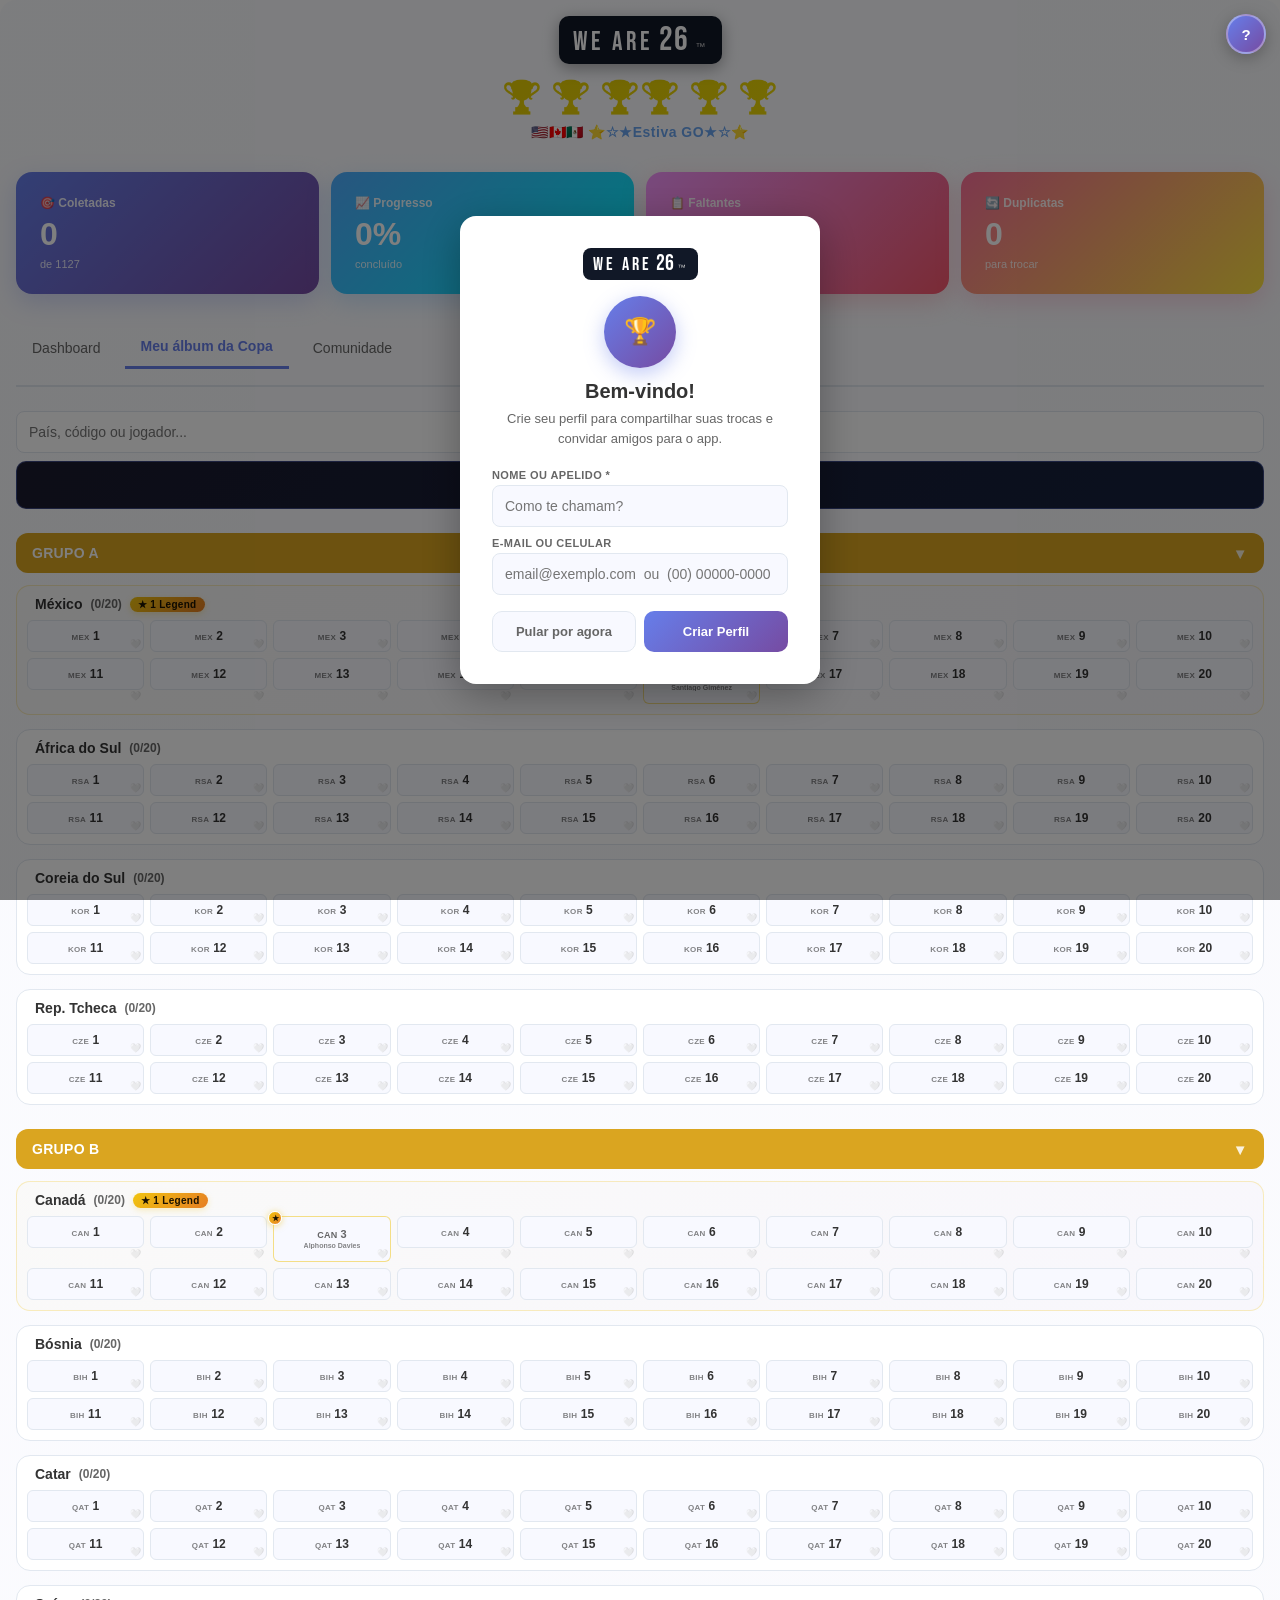
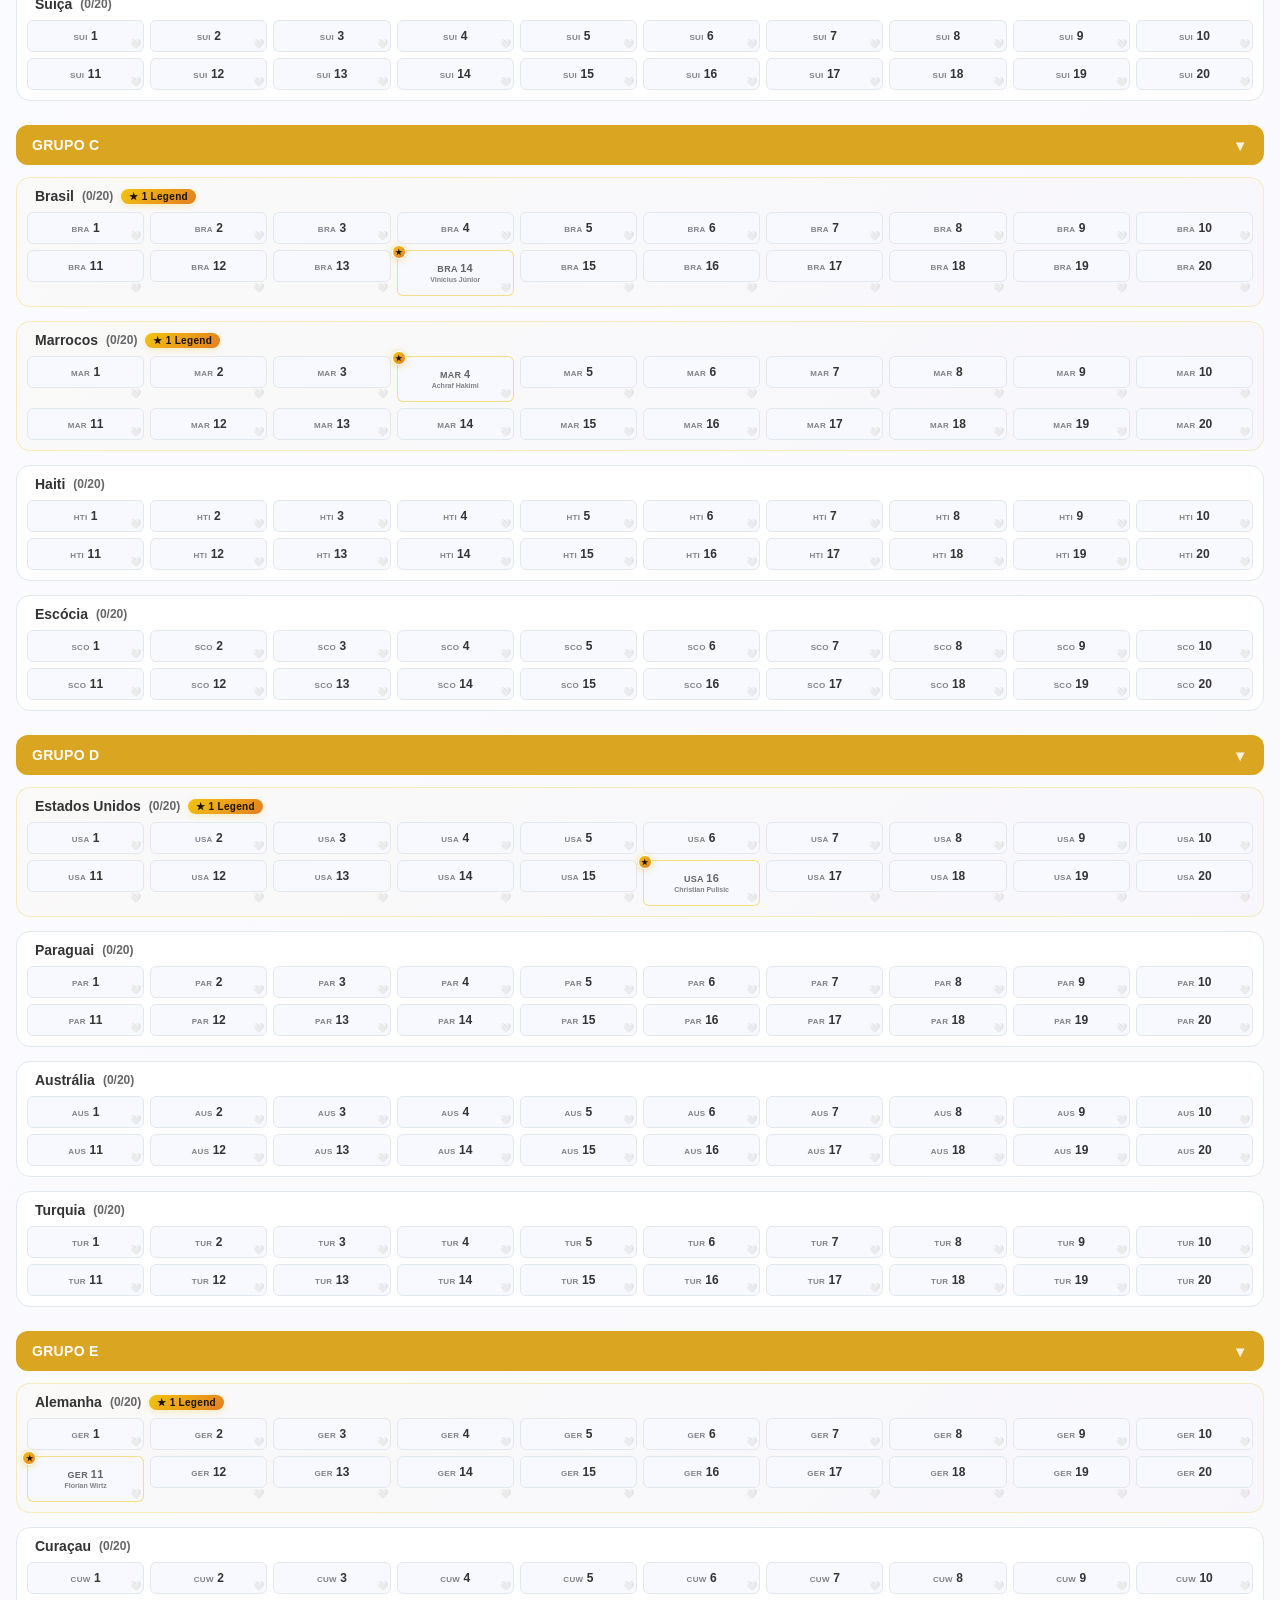
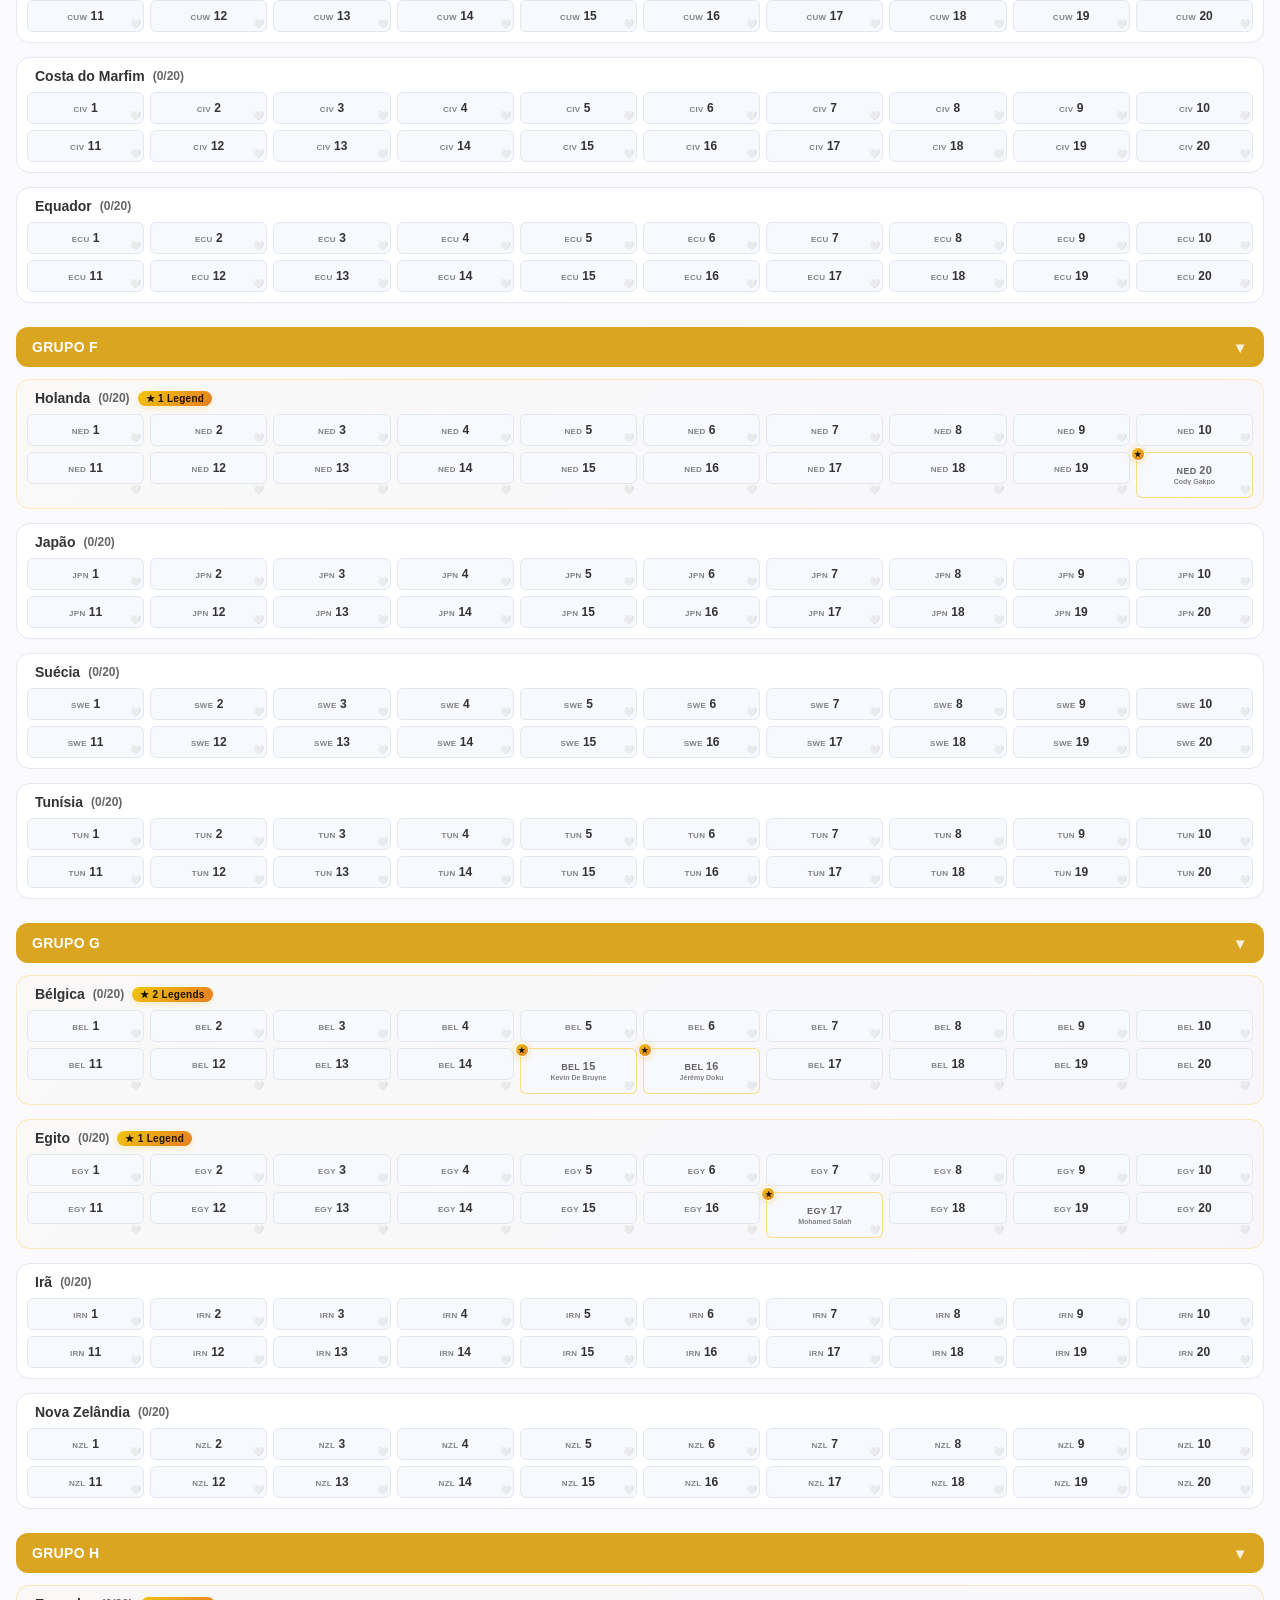
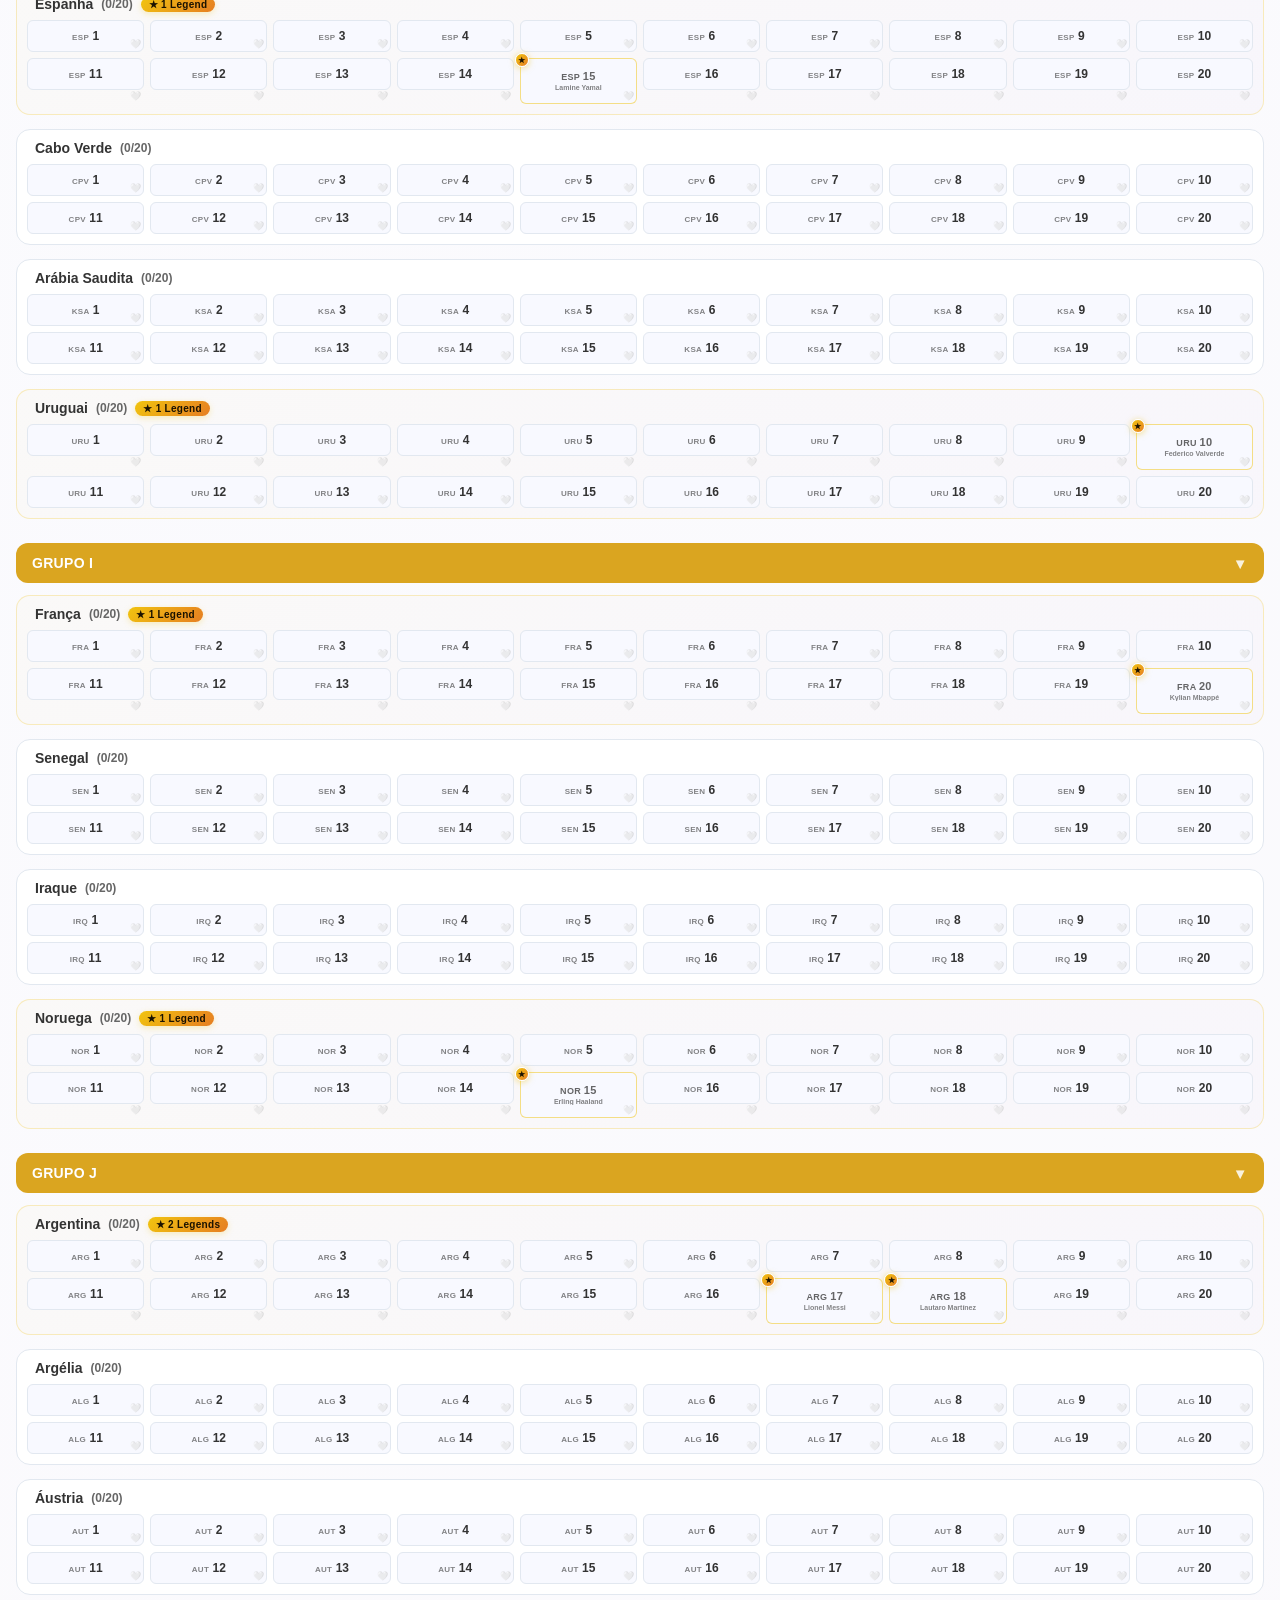
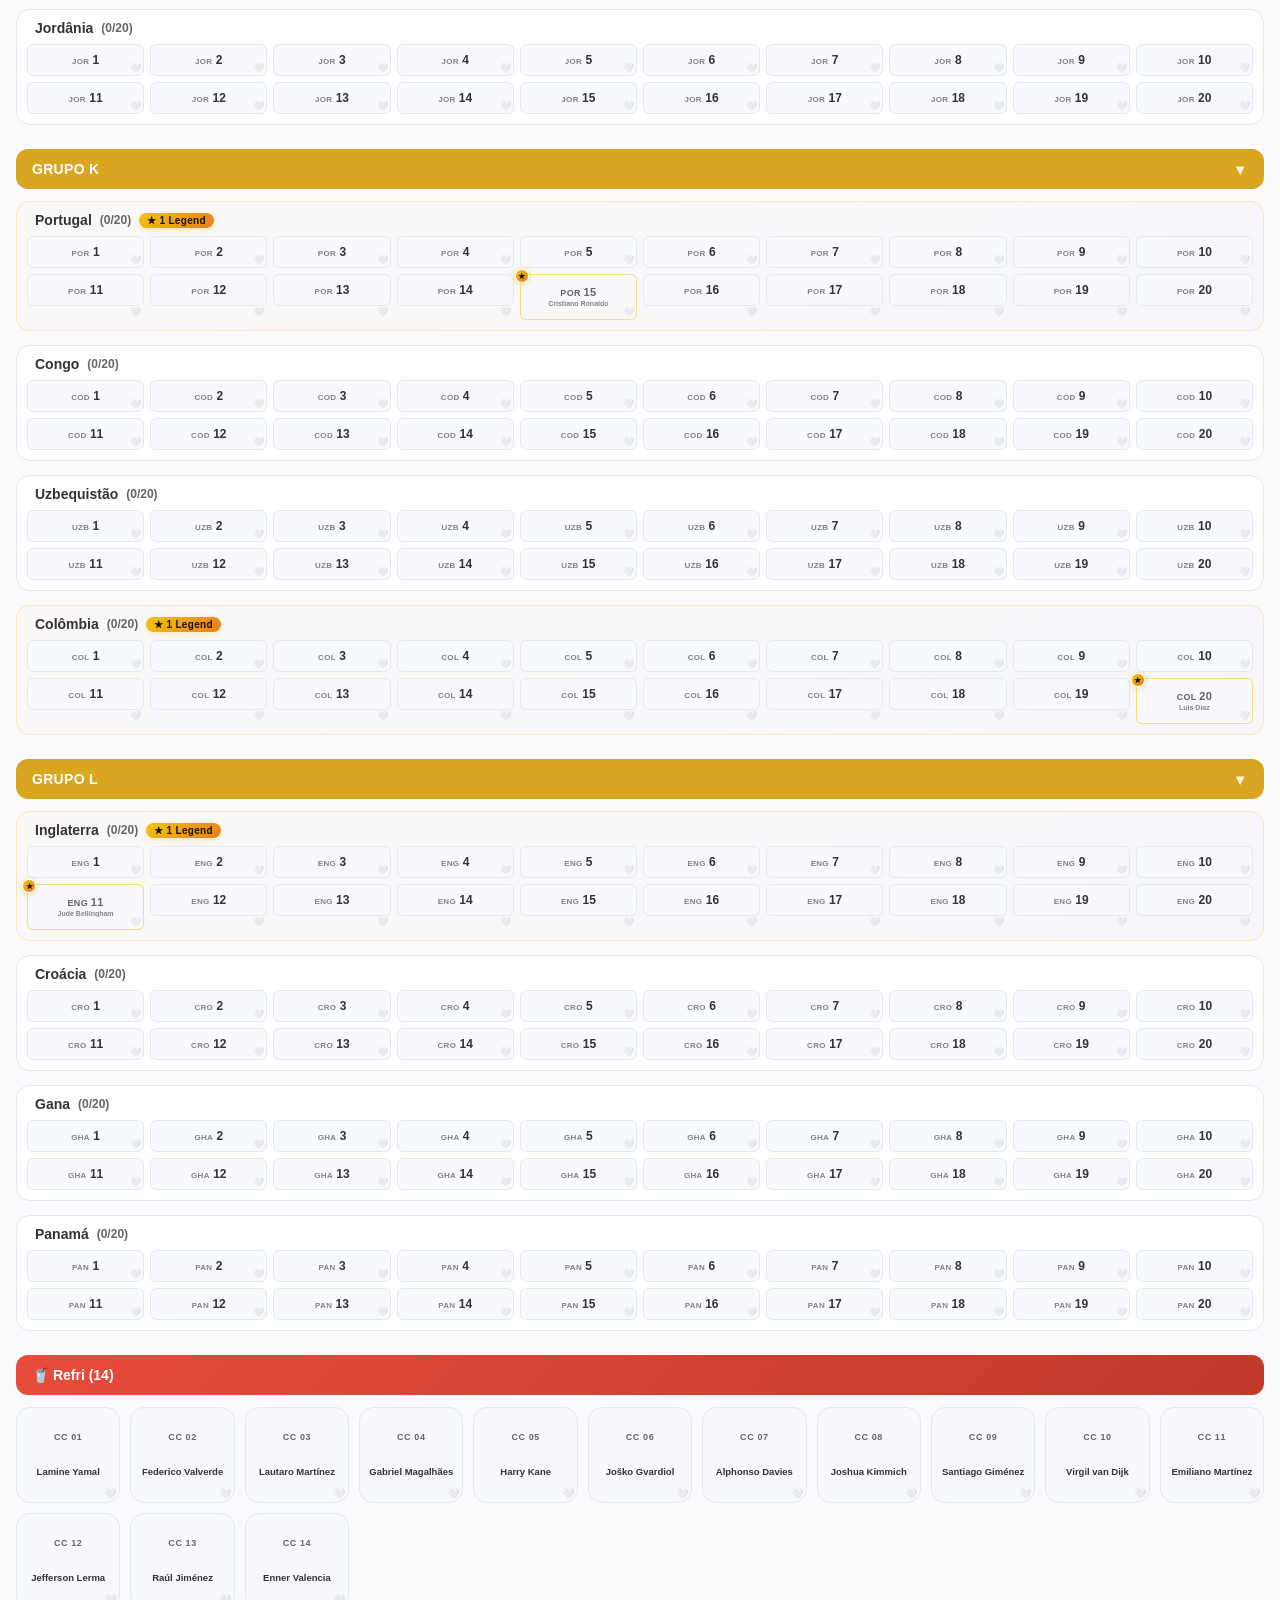
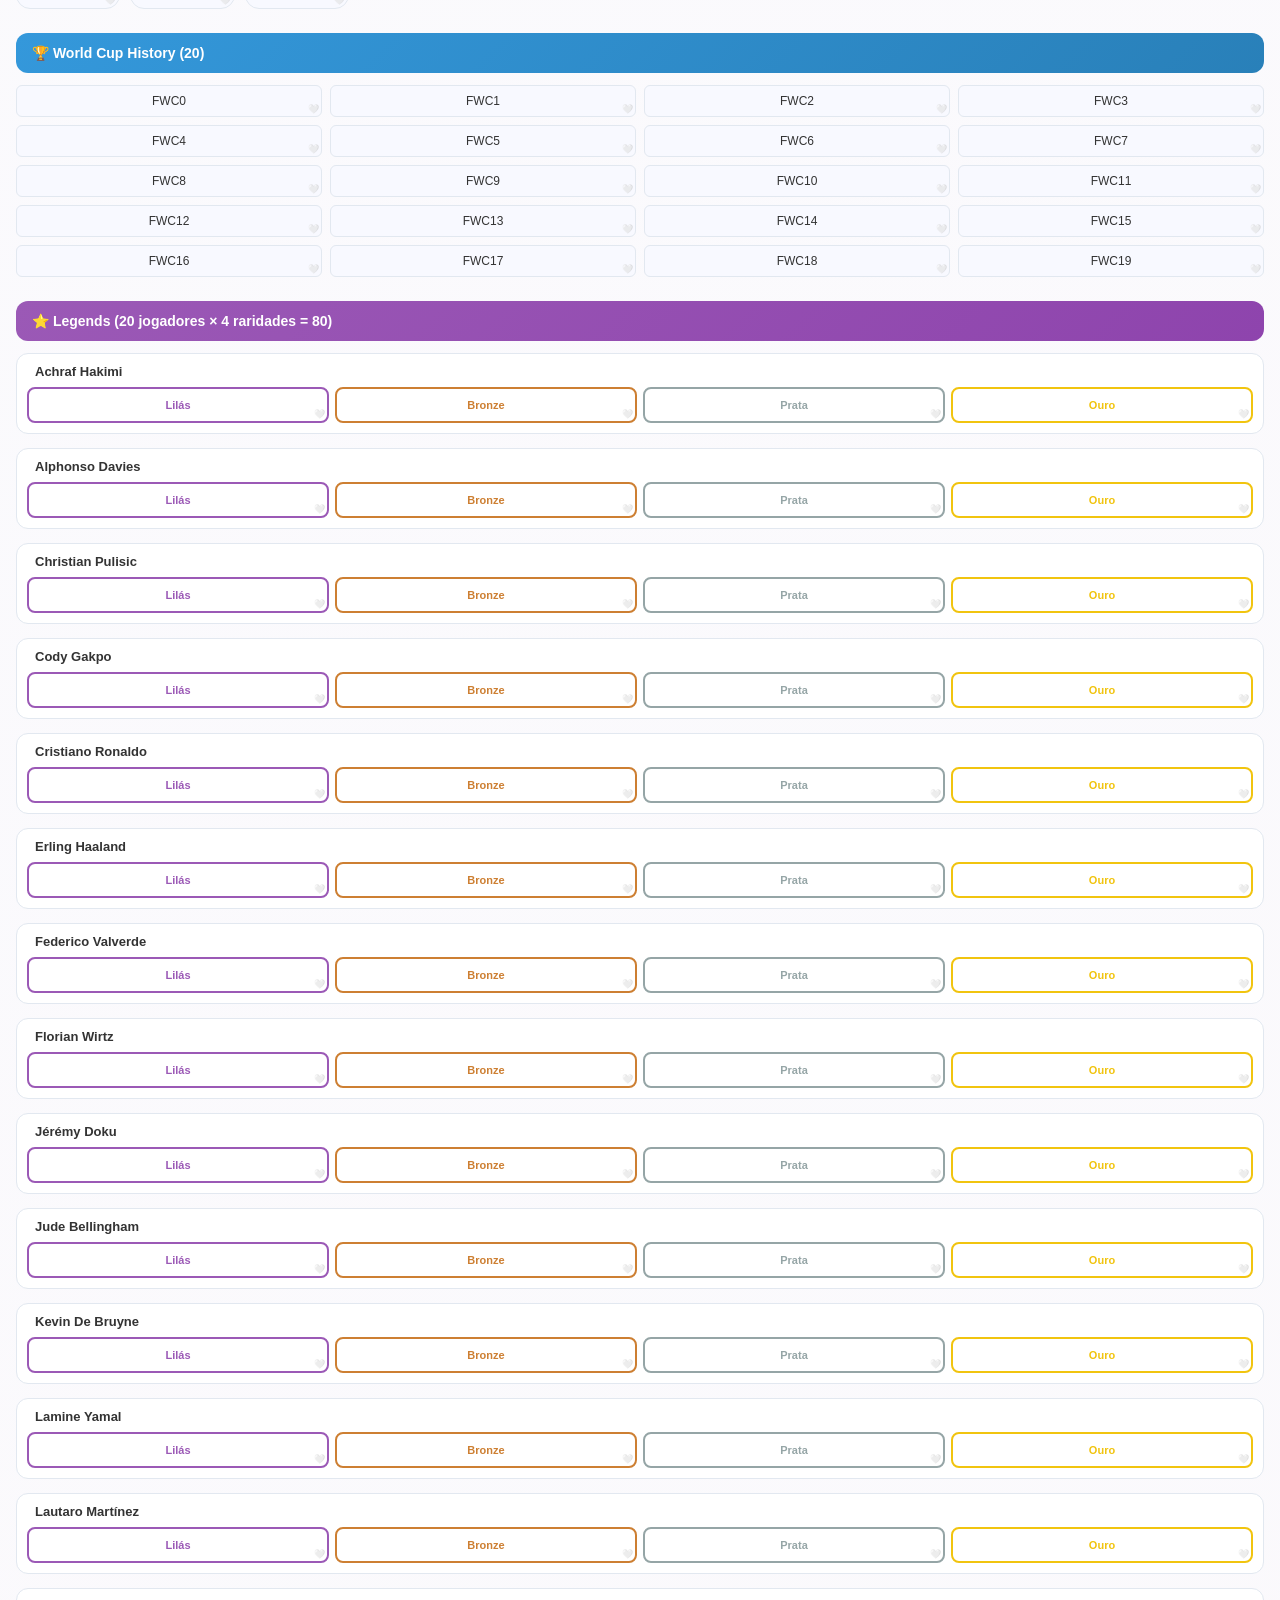
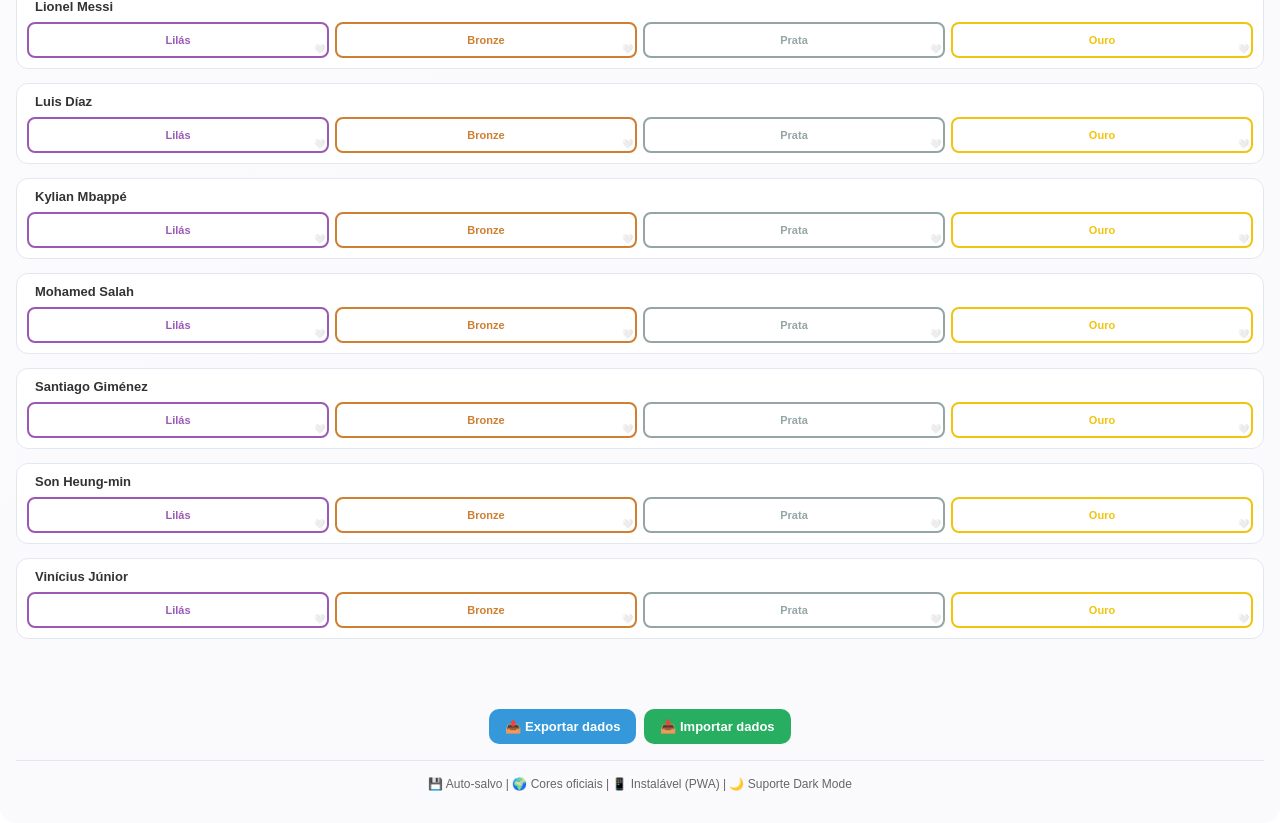
==== index.html @ f40bdff1 "Oculta seção Meus Números da aba Comunidade Co-Authored-By: Claude Sonnet 4.6 <noreply@anthropic.com" ====
<!DOCTYPE html>
<html lang="pt-BR">
<head>
  <meta charset="UTF-8">
  <meta name="viewport" content="width=device-width, initial-scale=1.0, maximum-scale=1.0, user-scalable=no">
  <title>🏆 🏆 🏆🇺🇸🇨🇦🇲🇽🏆 🏆 🏆  • Estiva GO</title>
  
  <link rel="manifest" href="manifest.json">
  <link rel="preconnect" href="https://fonts.googleapis.com">
  <link href="https://fonts.googleapis.com/css2?family=Bebas+Neue&display=swap" rel="stylesheet">
  <link rel="stylesheet" href="https://cdn.jsdelivr.net/gh/lipis/flag-icons@7.2.3/css/flag-icons.min.css">
  <link rel="stylesheet" href="styles.css">
  
  <meta name="theme-color" content="#667eea">
  <meta name="apple-mobile-web-app-capable" content="yes">
  <meta name="apple-mobile-web-app-status-bar-style" content="black-translucent">
  <meta name="apple-mobile-web-app-title" content="Estiva GO">
  <meta name="description" content="Controle completo de figurinhas da Copa 2026">
</head>

<body>
<div class="container">
  <div class="content-wrapper">
    <!-- Header -->
    <div style="text-align: center; margin-bottom: 2rem; padding: 0 1rem;">
      <!-- WE ARE 26 Logo -->
      <div style="display: inline-flex; align-items: baseline; background: #111827; border-radius: 10px; padding: 7px 16px 7px 14px; margin-bottom: 14px; gap: 6px; box-shadow: 0 4px 16px rgba(0,0,0,0.35);">
        <span style="font-family: 'Bebas Neue', Impact, 'Arial Black', sans-serif; font-size: 26px; letter-spacing: 4px; color: #ffffff; line-height: 1;">WE ARE</span>
        <span style="font-family: 'Bebas Neue', Impact, 'Arial Black', sans-serif; font-size: 34px; letter-spacing: 1px; color: #ffffff; line-height: 1;">26</span><sup style="font-family: sans-serif; font-size: 10px; color: #cccccc; margin-left: 1px; vertical-align: super; line-height: 0;">™</sup>
      </div>
      <h1 style="font-size: 32px; margin: 0 0 0.5rem; font-weight: 800; background: linear-gradient(135deg, #dcbf00 0%, #f2e20a 100%); -webkit-background-clip: text; -webkit-text-fill-color: transparent; background-clip: text;">🏆 🏆 🏆🏆 🏆 🏆</h1>
      <p style="margin: 0; font-size: 14px; color: #68a2ed; font-weight: 600; letter-spacing: 0.5px;">🇺🇸🇨🇦🇲🇽 ⭐️☆★Estiva GO★☆⭐️️</p>
    </div>

    <!-- Onboarding Modal -->
    <div id="onboarding-modal" class="modal">
      <div class="modal-content" style="max-width: 360px; text-align: center;">
        <div style="display: inline-flex; align-items: baseline; background: #111827; border-radius: 8px; padding: 5px 12px 5px 10px; margin-bottom: 16px; gap: 4px;">
          <span style="font-family: 'Bebas Neue', Impact, sans-serif; font-size: 18px; letter-spacing: 3px; color: #fff; line-height: 1;">WE ARE</span>
          <span style="font-family: 'Bebas Neue', Impact, sans-serif; font-size: 22px; color: #fff; line-height: 1;">26</span><sup style="font-size: 8px; color: #ccc;">™</sup>
        </div>
        <div id="onboard-avatar" style="width: 72px; height: 72px; border-radius: 50%; background: linear-gradient(135deg, #667eea, #764ba2); display: flex; align-items: center; justify-content: center; font-size: 26px; font-weight: 800; color: white; margin: 0 auto 12px; box-shadow: 0 6px 20px rgba(102,126,234,0.4); transition: background 0.3s;">🏆</div>
        <h2 style="margin: 0 0 6px; font-size: 20px; font-weight: 800; color: var(--color-text-primary);">Bem-vindo!</h2>
        <p style="margin: 0 0 20px; font-size: 13px; color: var(--color-text-secondary); line-height: 1.55;">Crie seu perfil para compartilhar suas trocas e convidar amigos para o app.</p>
        <div style="display: grid; gap: 10px; text-align: left; margin-bottom: 16px;">
          <div>
            <label style="font-size: 11px; font-weight: 700; color: var(--color-text-secondary); display: block; margin-bottom: 4px; text-transform: uppercase; letter-spacing: 0.4px;">Nome ou Apelido *</label>
            <input id="onboard-name" type="text" placeholder="Como te chamam?" oninput="updateOnboardAvatar()" style="width: 100%; padding: 12px; border: 1px solid var(--color-border-tertiary); border-radius: 8px; font-size: 14px; background: var(--color-background-secondary); color: var(--color-text-primary); box-sizing: border-box;">
          </div>
          <div>
            <label style="font-size: 11px; font-weight: 700; color: var(--color-text-secondary); display: block; margin-bottom: 4px; text-transform: uppercase; letter-spacing: 0.4px;">E-mail ou Celular</label>
            <input id="onboard-contact" type="text" placeholder="email@exemplo.com  ou  (00) 00000-0000" style="width: 100%; padding: 12px; border: 1px solid var(--color-border-tertiary); border-radius: 8px; font-size: 14px; background: var(--color-background-secondary); color: var(--color-text-primary); box-sizing: border-box;">
          </div>
        </div>
        <div style="display: grid; grid-template-columns: 1fr 1fr; gap: 8px;">
          <button onclick="skipOnboarding()" style="padding: 12px; background: var(--color-background-secondary); border: 0.5px solid var(--color-border-tertiary); border-radius: 10px; cursor: pointer; font-size: 13px; font-weight: 600; color: var(--color-text-secondary);">Pular por agora</button>
          <button onclick="saveOnboardingProfile()" style="padding: 12px; background: linear-gradient(135deg, #667eea 0%, #764ba2 100%); color: white; border: none; border-radius: 10px; cursor: pointer; font-size: 13px; font-weight: 700;">Criar Perfil</button>
        </div>
      </div>
    </div>

    <!-- Confirmation Modal -->
    <div id="confirmation-modal" class="modal">
      <div class="modal-content">
        <div style="display: flex; align-items: center; gap: 12px; margin-bottom: 1rem;">
          <div style="font-size: 24px;">⚠️</div>
          <h2 style="margin: 0; font-size: 16px; font-weight: 600;">Desmarcar Figurinha?</h2>
        </div>
        <p id="modal-message" style="margin: 0 0 1.5rem; font-size: 14px; color: var(--color-text-secondary); line-height: 1.5;"></p>
        <div style="display: grid; grid-template-columns: 1fr 1fr; gap: 8px;">
          <button onclick="cancelUnmark()" style="padding: 12px 16px; background: var(--color-background-secondary); border: 0.5px solid var(--color-border-tertiary); border-radius: 8px; cursor: pointer; font-size: 14px; font-weight: 500; color: var(--color-text-primary);">Cancelar</button>
          <button onclick="confirmUnmark()" style="padding: 12px 16px; background: #E74C3C; color: white; border: none; border-radius: 8px; cursor: pointer; font-size: 14px; font-weight: 600;">Desmarcar</button>
        </div>
      </div>
    </div>

    <!-- Preview de Trocas -->
    <div id="trade-modal" class="modal">
      <div style="background: linear-gradient(135deg, #667eea 0%, #764ba2 100%); border-radius: 20px; padding: 2rem; max-width: 850px; box-shadow: 0 20px 60px rgba(0,0,0,0.4);">
        <div style="background: white; border-radius: 16px; padding: 2rem;">
          <div style="text-align: center; margin-bottom: 1.5rem;">
            <h2 style="margin: 0 0 0.5rem; font-size: 24px; font-weight: 600; background: linear-gradient(135deg, #667eea 0%, #764ba2 100%); -webkit-background-clip: text; -webkit-text-fill-color: transparent; background-clip: text;">Figurinhas para Troca</h2>
            <p style="margin: 0; font-size: 13px; color: #666;">Visualize as figurinhas disponíveis para troca em um catálogo de cartões.</p>
          </div>
          <div id="trade-preview-container" style="display: grid; grid-template-columns: repeat(auto-fit, minmax(180px, 1fr)); gap: 12px; margin-bottom: 1.5rem;"></div>
          <div id="trade-preview-stats" style="background: #f8f9ff; border-radius: 12px; padding: 12px; margin-bottom: 1.5rem; border-left: 4px solid #667eea; font-size: 13px; color: #333; line-height: 1.6;"></div>
          <div style="display: grid; grid-template-columns: repeat(2, minmax(120px, 1fr)); gap: 12px;">
            <button onclick="copyTradePreviewImage()" style="padding: 12px 16px; background: linear-gradient(135deg, #27AE60 0%, #2ECC71 100%); color: white; border: none; border-radius: 12px; cursor: pointer; font-size: 13px; font-weight: 600;">📋 Copiar imagem</button>
            <button onclick="closeTradePreview()" style="padding: 12px 16px; background: #f0f0f0; color: #333; border: none; border-radius: 12px; cursor: pointer; font-size: 13px; font-weight: 600;">Fechar</button>
          </div>
        </div>
      </div>
    </div>

    <!-- Report Modal -->
    <div id="report-modal" class="modal" style="overflow-y: auto; padding: 2rem 0;">
      <div class="modal-content full">
        <div style="display: flex; justify-content: space-between; align-items: center; margin-bottom: 1.5rem;">
          <h2 style="margin: 0; font-size: 18px; font-weight: 600;" id="report-title">Relatório</h2>
          <button onclick="closeReport()" style="background: none; border: none; font-size: 24px; cursor: pointer; color: var(--color-text-secondary);">✕</button>
        </div>
        <div id="report-content" style="font-size: 14px; line-height: 1.6; max-height: 500px; overflow-y: auto; margin-bottom: 1.5rem; padding: 1rem; background: var(--color-background-secondary); border-radius: 8px; white-space: pre-wrap;"></div>
        <div style="display: grid; grid-template-columns: repeat(3, 1fr); gap: 8px;">
          <button onclick="exportToHTML()" style="padding: 12px 16px; background: #3498DB; color: white; border: none; border-radius: 8px; cursor: pointer; font-size: 12px; font-weight: 600;">🌐 Navegador</button>
          <button onclick="exportToCSV()" style="padding: 12px 16px; background: #27AE60; color: white; border: none; border-radius: 8px; cursor: pointer; font-size: 12px; font-weight: 600;">📥 CSV</button>
          <button onclick="closeReport()" style="padding: 12px 16px; background: var(--color-background-secondary); border: 0.5px solid var(--color-border-tertiary); border-radius: 8px; cursor: pointer; font-size: 12px; font-weight: 600; color: var(--color-text-primary);">Fechar</button>
        </div>
      </div>
    </div>

    <!-- Statistics Cards -->
    <div class="stats-grid">
      <div class="stat-card" style="background: linear-gradient(135deg, #667eea 0%, #764ba2 100%); box-shadow: 0 8px 24px rgba(102, 126, 234, 0.25);">
        <small>🎯 Coletadas</small>
        <div class="value" id="collected">0</div>
        <div class="label">de 1127</div>
      </div>
      <div class="stat-card" style="background: linear-gradient(135deg, #4FACFE 0%, #00F2FE 100%); box-shadow: 0 8px 24px rgba(79, 172, 254, 0.25);">
        <small>📈 Progresso</small>
        <div class="value" id="percentage">0%</div>
        <div class="label">concluído</div>
      </div>
      <div class="stat-card" style="background: linear-gradient(135deg, #F093FB 0%, #F5576C 100%); box-shadow: 0 8px 24px rgba(245, 87, 108, 0.25);">
        <small>📋 Faltantes</small>
        <div class="value" id="missing">1127</div>
        <div class="label">a coletar</div>
      </div>
      <div class="stat-card" style="background: linear-gradient(135deg, #FA709A 0%, #FEE140 100%); box-shadow: 0 8px 24px rgba(250, 112, 154, 0.25);">
        <small>🔄 Duplicatas</small>
        <div class="value" id="duplicates">0</div>
        <div class="label">para trocar</div>
      </div>
    </div>

    <!-- Tabs Navigation -->
    <div class="tab-container">
      <button class="tab-button" id="tab-dashboard" onclick="switchTab('dashboard')">Dashboard</button>
      <button class="tab-button active" id="tab-album" onclick="switchTab('album')">Meu álbum da Copa</button>
      <button class="tab-button" id="tab-comunidade" onclick="switchTab('comunidade')">Comunidade</button>
    </div>

    <!-- Dashboard Content -->
    <div id="dashboard-content" style="display: none; padding-bottom: 2rem;">
      <div style="background: linear-gradient(135deg, #667eea15 0%, #764ba215 100%); padding: 1.5rem; border-radius: 16px; border: 1px solid #667eea30; text-align: center; margin-bottom: 1.5rem;">
        <h3 style="margin: 0 0 0.5rem; font-size: 16px; font-weight: 700; color: #667eea;">🏆 Sua Jornada na Copa 2026</h3>
        <p style="margin: 0; font-size: 13px; color: var(--color-text-secondary);">Colecione todas as figurinhas de todos os continentes</p>
      </div>

      <div style="display: flex; gap: 12px; margin-bottom: 1.5rem; padding: 1rem; background: var(--color-background-primary); border-radius: 12px; border: 1px solid var(--color-border-tertiary);">
        <button onclick="switchDashboardView('groups')" style="flex: 1; padding: 12px 16px; background: #667eea; color: white; border: none; border-radius: 8px; cursor: pointer; font-size: 13px; font-weight: 700;" id="btn-groups">📊 Por Grupos</button>
        <button onclick="switchDashboardView('continents')" style="flex: 1; padding: 12px 16px; background: var(--color-background-secondary); color: var(--color-text-primary); border: 0.5px solid var(--color-border-tertiary); border-radius: 8px; cursor: pointer; font-size: 13px; font-weight: 700;" id="btn-continents">🌍 Por Continente</button>
      </div>

      <div class="card">
        <h2 id="view-title">Por Continente</h2>
        <div style="display: grid; grid-template-columns: repeat(auto-fit, minmax(180px, 1fr)); gap: 12px;" id="view-stats"></div>
      </div>

      <div class="card">
        <h2>Por Categoria</h2>
        <div class="category-grid">
          <div class="category-card" style="background: linear-gradient(135deg, #667eea10 0%, #764ba210 100%); border-color: #667eea30;">
            <div class="title" style="color: #667eea;">Países</div>
            <div class="count" style="color: #667eea;" id="stats-paises">0/960</div>
            <div class="bar"><div id="bar-paises" class="bar-fill" style="background: linear-gradient(90deg, #667eea 0%, #764ba2 100%);"></div></div>
          </div>
          <div class="category-card" style="background: linear-gradient(135deg, #E74C3C10 0%, #C0392B10 100%); border-color: #E74C3C30;">
            <div class="title" style="color: #E74C3C;">🥤 Refri</div>
            <div class="count" style="color: #E74C3C;" id="stats-refri">0/14</div>
            <div class="bar"><div id="bar-refri" class="bar-fill" style="background: linear-gradient(90deg, #E74C3C 0%, #C0392B 100%);"></div></div>
          </div>
          <div class="category-card" style="background: linear-gradient(135deg, #3498DB10 0%, #2980B910 100%); border-color: #3498DB30;">
            <div class="title" style="color: #3498DB;">🏆 World Cup</div>
            <div class="count" style="color: #3498DB;" id="stats-history">0/20</div>
            <div class="bar"><div id="bar-history" class="bar-fill" style="background: linear-gradient(90deg, #3498DB 0%, #2980B9 100%);"></div></div>
          </div>
          <div class="category-card" style="background: linear-gradient(135deg, #9B59B610 0%, #8E44AD10 100%); border-color: #9B59B630;">
            <div class="title" style="color: #9B59B6;">⭐ Legends</div>
            <div class="count" style="color: #9B59B6;" id="stats-legends">0/80</div>
            <div class="bar"><div id="bar-legends" class="bar-fill" style="background: linear-gradient(90deg, #9B59B6 0%, #8E44AD 100%);"></div></div>
          </div>
        </div>
      </div>

      <div class="card" style="margin-top: 1rem;">
        <h2>📊 Relatório por Grupos</h2>
        <div style="display: flex; gap: 10px; flex-wrap: wrap; margin-top: 0.75rem;">
          <button onclick="generateReport('obtained')" style="padding: 10px 18px; background: linear-gradient(135deg, #27AE60 0%, #229954 100%); color: white; border: none; border-radius: 12px; cursor: pointer; font-size: 13px; font-weight: 700;">✅ Obtidas</button>
          <button onclick="generateReport('missing')" style="padding: 10px 18px; background: linear-gradient(135deg, #E74C3C 0%, #C0392B 100%); color: white; border: none; border-radius: 12px; cursor: pointer; font-size: 13px; font-weight: 700;">❌ Faltantes</button>
        </div>
      </div>
    </div>

    <!-- Meu álbum da Copa -->
    <div id="album-content" style="display: block; padding-bottom: 2rem;">
      <div style="display: grid; grid-template-columns: 1fr 1fr; gap: 8px; margin-bottom: 8px;">
        <input type="text" id="search-paises" placeholder="País, código ou jogador..." style="padding: 12px; border: 0.5px solid var(--color-border-tertiary); border-radius: 8px; font-size: 14px; box-sizing: border-box;">
        <input type="number" id="search-number" placeholder="Número..." min="1" max="20" style="padding: 12px; border: 0.5px solid var(--color-border-tertiary); border-radius: 8px; font-size: 14px; box-sizing: border-box;">
      </div>
      <button onclick="openPhotoIdModal()" style="width:100%;margin-bottom:1rem;padding:12px;background:linear-gradient(135deg,#1a1a2e 0%,#16213e 100%);color:white;border:1px solid rgba(102,126,234,0.4);border-radius:10px;cursor:pointer;font-size:13px;font-weight:700;display:flex;align-items:center;justify-content:center;gap:8px;touch-action:manipulation;">
        <span style="font-size:18px;">📷</span> Identificar figurinhas por foto (IA)
      </button>
      <input id="photo-id-file" type="file" accept="image/*" style="display:none;" onchange="handlePhotoFile(this)">
      <div id="paises-list"></div>

      <h2 style="font-size: 14px; font-weight: 700; background: linear-gradient(135deg, #E74C3C 0%, #C0392B 100%); color: white; padding: 12px 16px; border-radius: 12px; margin: 1.5rem 0 12px;">🥤 Refri (14)</h2>
      <div style="display: grid; grid-template-columns: repeat(auto-fill, minmax(100px, 1fr)); gap: 10px;" id="refri-list"></div>

      <h2 style="font-size: 14px; font-weight: 700; background: linear-gradient(135deg, #3498DB 0%, #2980B9 100%); color: white; padding: 12px 16px; border-radius: 12px; margin: 1.5rem 0 12px;">🏆 World Cup History (20)</h2>
      <div class="history-grid" id="history-list"></div>

      <h2 style="font-size: 14px; font-weight: 700; background: linear-gradient(135deg, #9B59B6 0%, #8E44AD 100%); color: white; padding: 12px 16px; border-radius: 12px; margin: 1.5rem 0 12px;">⭐ Legends (20 jogadores × 4 raridades = 80)</h2>
      <div id="legends-list"></div>
    </div>

    <!-- Proposal floating bar -->
    <div id="proposal-bar" style="display:none;position:fixed;bottom:0;left:0;right:0;background:linear-gradient(135deg,#667eea,#764ba2);padding:12px 16px;z-index:50;align-items:center;justify-content:space-between;gap:12px;box-shadow:0 -4px 20px rgba(102,126,234,0.4);">
      <span id="proposal-count" style="color:white;font-size:13px;font-weight:600;">Selecione figurinhas</span>
      <button id="proposal-generate-btn" onclick="openProposalModal()" style="padding:10px 18px;background:white;color:#667eea;border:none;border-radius:10px;cursor:pointer;font-size:13px;font-weight:700;opacity:0.4;">Gerar Proposta →</button>
    </div>

    <!-- Comunidade Content -->
    <div id="comunidade-content" style="display: none; padding-bottom: 5rem;">

      <!-- Meus Números (oculto) -->
      <div style="display:none;" id="community-offers-count"></div>
      <div style="display:none;" id="community-needs-count"></div>

      <!-- Minhas Duplicatas para Troca -->
      <div class="card">
        <h2>🔄 Minhas Duplicatas para Troca</h2>
        <div style="display: flex; flex-wrap: wrap; gap: 8px; margin-bottom: 12px;">
          <button id="btn-proposal-mode" onclick="toggleProposalMode()" style="padding: 10px 14px; background: var(--color-background-secondary); border: 0.5px solid var(--color-border-tertiary); border-radius: 10px; cursor: pointer; font-size: 12px; font-weight: 600; color: var(--color-text-primary);">✅ Selecionar Proposta</button>
          <button onclick="openSellWhatsApp()" style="padding: 10px 14px; background: #25D366; color: white; border: none; border-radius: 10px; cursor: pointer; font-size: 12px; font-weight: 600;">📢 Anunciar Venda</button>
          <button onclick="openBuySearchModal()" style="padding: 10px 14px; background: linear-gradient(135deg, #FFE600, #FFC200); color: #333; border: none; border-radius: 10px; cursor: pointer; font-size: 12px; font-weight: 700;">🛒 Buscar Faltantes</button>
          <button onclick="openTradePreview()" style="padding: 10px 14px; background: linear-gradient(135deg, #667eea 0%, #764ba2 100%); color: white; border: none; border-radius: 10px; cursor: pointer; font-size: 12px; font-weight: 600;">🔍 Visualizar</button>
          <button onclick="openRegisterTradeModal()" style="padding: 10px 14px; background: var(--color-background-secondary); border: 0.5px solid var(--color-border-tertiary); border-radius: 10px; cursor: pointer; font-size: 12px; font-weight: 600; color: var(--color-text-primary);">📋 Registrar Troca</button>
        </div>
        <div id="trocas-list" style="display: grid; grid-template-columns: repeat(auto-fit, minmax(180px, 1fr)); gap: 10px;"></div>
      </div>

      <!-- Lista de Desejos -->
      <div class="card">
        <h2>❤️ Lista de Desejos</h2>
        <p style="font-size: 13px; color: var(--color-text-secondary); margin-bottom: 12px; line-height: 1.5;">Figurinhas que você ainda não tem e quer com prioridade. Toque em ❤️ em qualquer figurinha não coletada para adicioná-la.</p>
        <div id="wishlist-container"></div>
      </div>

      <!-- Créditos de Troca -->
      <div style="background: linear-gradient(135deg, #F39C12 0%, #E67E22 100%); border-radius: 16px; padding: 1rem 1.25rem; color: white; display: flex; align-items: center; justify-content: space-between; gap: 12px; margin-bottom: 2rem; box-shadow: 0 8px 24px rgba(243,156,18,0.28);">
        <div>
          <div style="font-size: 11px; font-weight: 700; opacity: 0.9; text-transform: uppercase; letter-spacing: 0.5px; margin-bottom: 2px;">🪙 Créditos de Troca</div>
          <div style="font-size: 10px; opacity: 0.8;">Ganhos ao registrar trocas · stickers raros valem mais</div>
        </div>
        <div style="text-align: right;">
          <div style="font-size: 38px; font-weight: 800; line-height: 1;" id="community-credits-count">0</div>
          <div style="font-size: 10px; opacity: 0.85;">créditos</div>
        </div>
      </div>

      <!-- Oferta de Trocas -->
      <div class="card">
        <h2>🤝 Minha Oferta de Trocas</h2>
        <p style="font-size: 13px; color: var(--color-text-secondary); margin-bottom: 10px; line-height: 1.5;">Mensagem pronta com suas duplicatas e desejos — envie para grupos ou amigos.</p>
        <div style="margin-bottom: 12px;">
          <label style="font-size: 11px; font-weight: 700; color: var(--color-text-secondary); display: block; margin-bottom: 6px; text-transform: uppercase; letter-spacing: 0.4px;">Incluir categorias</label>
          <div id="offer-filter-chips" style="display: flex; flex-wrap: wrap; gap: 6px;"></div>
        </div>
        <pre id="community-offer-preview" style="font-size: 12px; line-height: 1.6; white-space: pre-wrap; color: var(--color-text-secondary); max-height: 180px; overflow-y: auto; background: var(--color-background-secondary); padding: 12px; border-radius: 8px; margin-bottom: 12px; font-family: var(--font-sans); border: 0.5px solid var(--color-border-tertiary);"></pre>
        <div style="display: grid; grid-template-columns: 1fr 1fr; gap: 8px;">
          <button onclick="copyOfferText()" style="padding: 12px; background: var(--color-background-secondary); border: 0.5px solid var(--color-border-tertiary); border-radius: 10px; cursor: pointer; font-size: 13px; font-weight: 600; color: var(--color-text-primary);">📋 Copiar texto</button>
          <button onclick="shareOfferWhatsApp()" style="padding: 12px; background: #25D366; color: white; border: none; border-radius: 10px; cursor: pointer; font-size: 13px; font-weight: 700;">💬 Enviar WhatsApp</button>
        </div>
      </div>

      <!-- Link de Troca P2P -->
      <div class="card">
        <h2>🔗 Link de Troca Pessoal</h2>
        <p style="font-size: 13px; color: var(--color-text-secondary); margin-bottom: 12px; line-height: 1.5;">Gere um link com sua lista de trocas. Quando seu amigo abrir, o app compara automaticamente e mostra quais figurinhas vocês podem trocar — sem servidor!</p>
        <div style="background: linear-gradient(135deg, #667eea10 0%, #764ba210 100%); border: 1px solid #667eea30; border-radius: 10px; padding: 12px; margin-bottom: 12px;">
          <div style="font-size: 12px; color: var(--color-text-secondary); line-height: 1.6;">
            <strong>Como funciona:</strong><br>
            1. Salve seu perfil acima<br>
            2. Clique em "Gerar Link" → link copiado<br>
            3. Envie o link para um amigo<br>
            4. Quando ele abrir, vê exatamente o que pode te oferecer!
          </div>
        </div>
        <button onclick="copyTradeLink()" style="width: 100%; padding: 14px 16px; background: linear-gradient(135deg, #FA709A 0%, #FEE140 100%); color: white; border: none; border-radius: 10px; cursor: pointer; font-size: 14px; font-weight: 700; margin-bottom: 6px;">🔗 Gerar e Copiar Link de Trocas</button>
        <p style="font-size: 11px; color: var(--color-text-secondary); text-align: center; margin: 0; line-height: 1.5;">Seus dados ficam codificados no link — privado e offline</p>
      </div>

      <!-- Sala de Troca Virtual -->
      <div class="card">
        <h2>🏠 Sala de Troca Virtual</h2>
        <p style="font-size: 13px; color: var(--color-text-secondary); margin-bottom: 14px; line-height: 1.5;">Gere um código com suas trocas. Seu amigo cola o código no app dele e vê o match na hora — sem link longo.</p>
        <label style="font-size: 11px; font-weight: 700; color: var(--color-text-secondary); display: block; margin-bottom: 6px; text-transform: uppercase; letter-spacing: 0.4px;">Meu código de trocas</label>
        <div style="display: flex; gap: 8px; margin-bottom: 14px;">
          <input id="room-code-display" type="text" readonly placeholder="Clique em Gerar →" style="flex: 1; padding: 10px 12px; border: 0.5px solid var(--color-border-tertiary); border-radius: 8px; font-size: 10px; background: var(--color-background-secondary); color: var(--color-text-secondary); font-family: monospace; box-sizing: border-box; overflow: hidden; text-overflow: ellipsis;">
          <button onclick="copyRoomCode()" style="padding: 10px 14px; background: linear-gradient(135deg, #FA709A 0%, #FEE140 100%); color: white; border: none; border-radius: 8px; cursor: pointer; font-size: 12px; font-weight: 700; white-space: nowrap;">Gerar e Copiar</button>
        </div>
        <div style="border-top: 0.5px solid var(--color-border-tertiary); padding-top: 12px;">
          <label style="font-size: 11px; font-weight: 700; color: var(--color-text-secondary); display: block; margin-bottom: 6px; text-transform: uppercase; letter-spacing: 0.4px;">Entrar com código de um amigo</label>
          <div style="display: flex; gap: 8px;">
            <input id="room-code-input" type="text" placeholder="Cole o código COPA-..." style="flex: 1; padding: 10px 12px; border: 0.5px solid var(--color-border-tertiary); border-radius: 8px; font-size: 11px; background: var(--color-background-secondary); color: var(--color-text-primary); font-family: monospace; box-sizing: border-box;">
            <button onclick="applyRoomCode()" style="padding: 10px 14px; background: linear-gradient(135deg, #667eea 0%, #764ba2 100%); color: white; border: none; border-radius: 8px; cursor: pointer; font-size: 12px; font-weight: 700; white-space: nowrap;">Ver Match</button>
          </div>
        </div>
      </div>

      <!-- Histórico de Trocas -->
      <div class="card">
        <div style="display: flex; align-items: center; justify-content: space-between; margin-bottom: 1rem;">
          <h2 style="margin: 0;">📋 Histórico de Trocas</h2>
          <button onclick="openRegisterTradeModal()" style="padding: 8px 12px; background: linear-gradient(135deg, #667eea 0%, #764ba2 100%); color: white; border: none; border-radius: 8px; cursor: pointer; font-size: 12px; font-weight: 700;">+ Registrar</button>
        </div>
        <div id="trade-history-list"></div>
      </div>

      <!-- Convidar Amigos -->
      <div class="card">
        <h2>📲 Convidar Amigos para o App</h2>
        <p style="font-size: 13px; color: var(--color-text-secondary); margin-bottom: 12px; line-height: 1.5;">Compartilhe o app com sua galera para todos acompanharem a coleção!</p>
        <div id="community-app-url" style="background: var(--color-background-secondary); border-radius: 8px; padding: 10px 12px; margin-bottom: 12px; font-size: 12px; color: var(--color-text-secondary); word-break: break-all; border: 0.5px solid var(--color-border-tertiary);"></div>
        <div id="qr-container" style="display: flex; justify-content: center; align-items: center; min-height: 170px; margin-bottom: 14px; background: var(--color-background-secondary); border-radius: 12px; border: 0.5px solid var(--color-border-tertiary); padding: 12px;"></div>
        <div style="display: grid; grid-template-columns: repeat(3, 1fr); gap: 8px;">
          <button onclick="copyAppLink()" style="padding: 12px 4px; background: var(--color-background-secondary); border: 0.5px solid var(--color-border-tertiary); border-radius: 10px; cursor: pointer; font-size: 12px; font-weight: 600; color: var(--color-text-primary);">🔗 Copiar Link</button>
          <button onclick="shareAppWhatsApp()" style="padding: 12px 4px; background: #25D366; color: white; border: none; border-radius: 10px; cursor: pointer; font-size: 12px; font-weight: 700;">💬 WhatsApp</button>
          <button onclick="nativeShare()" style="padding: 12px 4px; background: linear-gradient(135deg, #667eea 0%, #764ba2 100%); color: white; border: none; border-radius: 10px; cursor: pointer; font-size: 12px; font-weight: 700;">📱 Compartilhar</button>
        </div>
      </div>

    </div>

    <!-- Footer -->
    <div style="display: flex; flex-wrap: wrap; gap: 8px; justify-content: center; align-items: center; margin-top: 1.5rem;">
      <button onclick="exportData()" style="padding: 10px 16px; background: #3498DB; color: white; border: none; border-radius: 10px; cursor: pointer; font-size: 13px; font-weight: 600;">📤 Exportar dados</button>
      <button onclick="importData()" style="padding: 10px 16px; background: #27AE60; color: white; border: none; border-radius: 10px; cursor: pointer; font-size: 13px; font-weight: 600;">📥 Importar dados</button>
    </div>
    <div class="footer" style="margin-top: 1rem;">
      <p>💾 Auto-salvo | 🌍 Cores oficiais | 📱 Instalável (PWA) | 🌙 Suporte Dark Mode</p>
    </div>
  </div>
</div>

<input type="file" id="import-data-input" accept=".est" style="display:none;" onchange="handleImportFile(event)">

<!-- Proposal Modal -->
<div id="proposal-modal" class="modal">
  <div class="modal-content" style="max-width: 420px; width: 100%;">
    <div style="display: flex; justify-content: space-between; align-items: center; margin-bottom: 1rem;">
      <h2 style="margin: 0; font-size: 17px; font-weight: 800;">🔄 Proposta de Troca</h2>
      <button onclick="closeProposalModal()" style="background: none; border: none; font-size: 22px; cursor: pointer; color: var(--color-text-secondary);">✕</button>
    </div>
    <p style="font-size: 12px; font-weight: 700; color: var(--color-text-secondary); text-transform: uppercase; letter-spacing: 0.4px; margin: 0 0 6px;">Ofereço</p>
    <div id="proposal-offer-list" style="max-height: 160px; overflow-y: auto; margin-bottom: 14px; padding: 8px; background: var(--color-background-secondary); border-radius: 8px; border: 0.5px solid var(--color-border-tertiary);"></div>
    <label style="font-size: 12px; font-weight: 700; color: var(--color-text-secondary); text-transform: uppercase; letter-spacing: 0.4px; display: block; margin-bottom: 6px;">Quero em troca (descreva)</label>
    <textarea id="proposal-want-input" placeholder="Ex: Brasil #3, Argentina #7 ou qualquer figurinha do Grupo C..." rows="3" style="width: 100%; padding: 10px; border: 0.5px solid var(--color-border-tertiary); border-radius: 8px; font-size: 13px; background: var(--color-background-secondary); color: var(--color-text-primary); resize: vertical; box-sizing: border-box; font-family: var(--font-sans); margin-bottom: 14px;"></textarea>
    <div style="display: grid; grid-template-columns: 1fr 1fr; gap: 8px;">
      <button onclick="copyProposalText()" style="padding: 12px; background: var(--color-background-secondary); border: 0.5px solid var(--color-border-tertiary); border-radius: 10px; cursor: pointer; font-size: 13px; font-weight: 600; color: var(--color-text-primary);">📋 Copiar</button>
      <button onclick="shareProposalWhatsApp()" style="padding: 12px; background: #25D366; color: white; border: none; border-radius: 10px; cursor: pointer; font-size: 13px; font-weight: 700;">💬 WhatsApp</button>
    </div>
  </div>
</div>

<!-- Buy Search Modal -->
<div id="buy-search-modal" class="modal">
  <div class="modal-content full" style="max-height: 85vh; display: flex; flex-direction: column;">
    <div style="display: flex; justify-content: space-between; align-items: center; margin-bottom: 12px;">
      <h2 style="margin: 0; font-size: 17px; font-weight: 800;">🛒 Buscar Faltantes</h2>
      <button onclick="closeBuySearchModal()" style="background: none; border: none; font-size: 22px; cursor: pointer; color: var(--color-text-secondary);">✕</button>
    </div>
    <input id="buy-search-input" type="text" placeholder="Buscar por país ou jogador..." oninput="renderBuyList(this.value)" style="width: 100%; padding: 10px 12px; border: 0.5px solid var(--color-border-tertiary); border-radius: 8px; font-size: 14px; background: var(--color-background-secondary); color: var(--color-text-primary); box-sizing: border-box; margin-bottom: 12px;">
    <div id="buy-search-results" style="overflow-y: auto; flex: 1;"></div>
  </div>
</div>

<!-- Register Trade Modal -->
<div id="trade-history-modal" class="modal">
  <div class="modal-content" style="max-width: 420px; width: 100%; max-height: 88vh; overflow-y: auto;">
    <div style="display: flex; justify-content: space-between; align-items: center; margin-bottom: 1rem;">
      <h2 style="margin: 0; font-size: 17px; font-weight: 800;">📋 Registrar Troca</h2>
      <button onclick="closeRegisterTradeModal()" style="background: none; border: none; font-size: 22px; cursor: pointer; color: var(--color-text-secondary);">✕</button>
    </div>
    <div style="display: grid; gap: 12px;">
      <div>
        <label style="font-size: 11px; font-weight: 700; color: var(--color-text-secondary); display: block; margin-bottom: 4px; text-transform: uppercase; letter-spacing: 0.4px;">Parceiro *</label>
        <input id="trade-hist-partner" type="text" placeholder="Nome da pessoa" style="width: 100%; padding: 10px; border: 0.5px solid var(--color-border-tertiary); border-radius: 8px; font-size: 14px; background: var(--color-background-secondary); color: var(--color-text-primary); box-sizing: border-box;">
      </div>
      <div>
        <label style="font-size: 11px; font-weight: 700; color: var(--color-text-secondary); display: block; margin-bottom: 4px; text-transform: uppercase; letter-spacing: 0.4px;">Contato do parceiro</label>
        <input id="trade-hist-contact" type="text" placeholder="WhatsApp ou e-mail (opcional)" style="width: 100%; padding: 10px; border: 0.5px solid var(--color-border-tertiary); border-radius: 8px; font-size: 14px; background: var(--color-background-secondary); color: var(--color-text-primary); box-sizing: border-box;">
      </div>
      <div>
        <label style="font-size: 11px; font-weight: 700; color: var(--color-text-secondary); display: block; margin-bottom: 6px; text-transform: uppercase; letter-spacing: 0.4px;">Figurinhas enviadas</label>
        <div id="trade-hist-sent-list" style="max-height: 150px; overflow-y: auto; padding: 6px; background: var(--color-background-secondary); border: 0.5px solid var(--color-border-tertiary); border-radius: 8px;"></div>
      </div>
      <div>
        <label style="font-size: 11px; font-weight: 700; color: var(--color-text-secondary); display: block; margin-bottom: 4px; text-transform: uppercase; letter-spacing: 0.4px;">Figurinhas recebidas (uma por linha)</label>
        <textarea id="trade-hist-received" placeholder="Ex: Brasil #5&#10;Argentina #7" rows="3" style="width: 100%; padding: 10px; border: 0.5px solid var(--color-border-tertiary); border-radius: 8px; font-size: 13px; background: var(--color-background-secondary); color: var(--color-text-primary); resize: vertical; box-sizing: border-box; font-family: var(--font-sans);"></textarea>
      </div>
      <div>
        <label style="font-size: 11px; font-weight: 700; color: var(--color-text-secondary); display: block; margin-bottom: 4px; text-transform: uppercase; letter-spacing: 0.4px;">Observações</label>
        <input id="trade-hist-notes" type="text" placeholder="Opcional" style="width: 100%; padding: 10px; border: 0.5px solid var(--color-border-tertiary); border-radius: 8px; font-size: 14px; background: var(--color-background-secondary); color: var(--color-text-primary); box-sizing: border-box;">
      </div>
      <div style="display: grid; grid-template-columns: 1fr 1fr; gap: 8px; margin-top: 4px;">
        <button onclick="closeRegisterTradeModal()" style="padding: 12px; background: var(--color-background-secondary); border: 0.5px solid var(--color-border-tertiary); border-radius: 10px; cursor: pointer; font-size: 13px; font-weight: 600; color: var(--color-text-secondary);">Cancelar</button>
        <button onclick="saveTradeRecord()" style="padding: 12px; background: linear-gradient(135deg, #667eea 0%, #764ba2 100%); color: white; border: none; border-radius: 10px; cursor: pointer; font-size: 13px; font-weight: 700;">✅ Salvar</button>
      </div>
    </div>
  </div>
</div>

<!-- Trade Match Modal -->
<div id="trade-match-modal" class="modal">
  <div class="modal-content" style="max-width:460px;width:100%;max-height:88vh;overflow-y:auto;">
    <div style="display:flex;justify-content:space-between;align-items:center;margin-bottom:1rem;">
      <h2 style="margin:0;font-size:17px;font-weight:800;" id="trade-match-title">🎴 Match de Trocas</h2>
      <button onclick="closeTradeMatchModal()" style="background:none;border:none;font-size:22px;cursor:pointer;color:var(--color-text-secondary);">✕</button>
    </div>
    <div id="trade-match-body"></div>
    <div style="display:grid;grid-template-columns:1fr 1fr;gap:8px;margin-top:14px;">
      <button onclick="closeTradeMatchModal()" style="padding:12px;background:var(--color-background-secondary);border:0.5px solid var(--color-border-tertiary);border-radius:10px;cursor:pointer;font-size:13px;font-weight:600;color:var(--color-text-primary);">Fechar</button>
      <button id="trade-match-whatsapp-btn" style="padding:12px;background:#25D366;color:white;border:none;border-radius:10px;cursor:pointer;font-size:13px;font-weight:700;">💬 Propor via WhatsApp</button>
    </div>
  </div>
</div>

<!-- Sticker Count Modal -->
<div id="sticker-count-modal" class="modal">
  <div class="modal-content" style="max-width:300px;width:100%;text-align:center;">
    <h2 style="margin:0 0 6px;font-size:15px;font-weight:800;">Quantidade</h2>
    <p id="count-modal-label" style="font-size:12px;color:var(--color-text-secondary);margin:0 0 20px;line-height:1.4;"></p>
    <div style="display:flex;align-items:center;justify-content:center;gap:24px;margin-bottom:24px;">
      <button onclick="changeModalCount(-1)" style="width:46px;height:46px;border-radius:50%;background:var(--color-background-secondary);border:1.5px solid var(--color-border-tertiary);font-size:24px;font-weight:700;cursor:pointer;color:var(--color-text-primary);display:flex;align-items:center;justify-content:center;">−</button>
      <span id="count-modal-value" style="font-size:40px;font-weight:900;min-width:56px;display:inline-block;color:var(--color-text-primary);"></span>
      <button onclick="changeModalCount(1)" style="width:46px;height:46px;border-radius:50%;background:var(--color-background-secondary);border:1.5px solid var(--color-border-tertiary);font-size:24px;font-weight:700;cursor:pointer;color:var(--color-text-primary);display:flex;align-items:center;justify-content:center;">+</button>
    </div>
    <div style="display:grid;grid-template-columns:1fr 1fr;gap:8px;">
      <button onclick="setModalCountZero()" style="padding:12px;background:#E74C3C;color:white;border:none;border-radius:10px;cursor:pointer;font-size:13px;font-weight:700;">Não tenho</button>
      <button onclick="closeCountModal()" style="padding:12px;background:#27AE60;color:white;border:none;border-radius:10px;cursor:pointer;font-size:13px;font-weight:700;">Confirmar</button>
    </div>
  </div>
</div>

<!-- Profile FAB -->
<button id="profile-fab" onclick="openProfileModal()" title="Meu Perfil" style="position:fixed;top:14px;right:14px;z-index:300;width:40px;height:40px;border-radius:50%;border:2px solid rgba(255,255,255,0.35);cursor:pointer;font-size:15px;font-weight:800;color:white;background:linear-gradient(135deg,#667eea,#764ba2);box-shadow:0 4px 16px rgba(0,0,0,0.25);display:flex;align-items:center;justify-content:center;line-height:1;padding:0;touch-action:manipulation;">?</button>

<!-- Profile Modal -->
<div id="profile-modal" class="modal">
  <div class="modal-content" style="max-width:360px;width:100%;">
    <div style="display:flex;align-items:center;justify-content:space-between;margin-bottom:16px;">
      <h2 style="margin:0;">👤 Meu Perfil</h2>
      <button onclick="closeProfileModal()" style="background:none;border:none;cursor:pointer;font-size:20px;color:var(--color-text-secondary);line-height:1;padding:4px;">✕</button>
    </div>

    <!-- Card exibido quando perfil existe -->
    <div id="profile-card" style="display: none;"></div>

    <!-- Formulário de criação / edição -->
    <div id="profile-form">
      <div style="display: flex; justify-content: center; margin-bottom: 16px;">
        <div id="profile-avatar-preview" style="width: 72px; height: 72px; border-radius: 50%; background: linear-gradient(135deg, #667eea, #764ba2); display: flex; align-items: center; justify-content: center; font-size: 26px; font-weight: 800; color: white; box-shadow: 0 6px 20px rgba(102,126,234,0.35); transition: background 0.3s;">?</div>
      </div>
      <div style="display: grid; gap: 12px;">
        <div>
          <label style="font-size: 11px; font-weight: 700; color: var(--color-text-secondary); display: block; margin-bottom: 4px; text-transform: uppercase; letter-spacing: 0.4px;">Nome ou Apelido *</label>
          <input id="profile-name" type="text" placeholder="Como te chamam?" oninput="updateProfileAvatar()" style="width: 100%; padding: 12px; border: 0.5px solid var(--color-border-tertiary); border-radius: 8px; font-size: 14px; background: var(--color-background-secondary); color: var(--color-text-primary); box-sizing: border-box;">
        </div>
        <div>
          <label style="font-size: 11px; font-weight: 700; color: var(--color-text-secondary); display: block; margin-bottom: 4px; text-transform: uppercase; letter-spacing: 0.4px;">E-mail</label>
          <input id="profile-email" type="email" placeholder="seu@email.com" style="width: 100%; padding: 12px; border: 0.5px solid var(--color-border-tertiary); border-radius: 8px; font-size: 14px; background: var(--color-background-secondary); color: var(--color-text-primary); box-sizing: border-box;">
        </div>
        <div>
          <label style="font-size: 11px; font-weight: 700; color: var(--color-text-secondary); display: block; margin-bottom: 4px; text-transform: uppercase; letter-spacing: 0.4px;">Celular / WhatsApp</label>
          <input id="profile-contact" type="tel" placeholder="(00) 00000-0000" style="width: 100%; padding: 12px; border: 0.5px solid var(--color-border-tertiary); border-radius: 8px; font-size: 14px; background: var(--color-background-secondary); color: var(--color-text-primary); box-sizing: border-box;">
        </div>
        <div style="display: grid; grid-template-columns: 1fr 1fr; gap: 8px;">
          <button id="profile-cancel-btn" onclick="cancelEditProfile()" style="display:none; padding: 12px; background: var(--color-background-secondary); border: 0.5px solid var(--color-border-tertiary); border-radius: 10px; cursor: pointer; font-size: 13px; font-weight: 600; color: var(--color-text-secondary);">Cancelar</button>
          <button onclick="saveCommunityProfile()" id="profile-save-btn" style="grid-column: 1 / -1; padding: 12px 16px; background: linear-gradient(135deg, #667eea 0%, #764ba2 100%); color: white; border: none; border-radius: 10px; cursor: pointer; font-size: 14px; font-weight: 700;">✅ Salvar Perfil</button>
        </div>
      </div>
    </div>
  </div>
</div>

<!-- Photo ID Modal -->
<div id="photo-id-modal" class="modal">
  <div class="modal-content" style="max-width:420px;width:100%;max-height:90vh;display:flex;flex-direction:column;">
    <div style="display:flex;align-items:center;justify-content:space-between;margin-bottom:14px;flex-shrink:0;">
      <h2 style="margin:0;font-size:16px;">📷 Identificar Figurinhas</h2>
      <div style="display:flex;align-items:center;gap:8px;">
        <button onclick="openApiKeyModal()" title="Configurar chave da API" style="background:none;border:none;cursor:pointer;font-size:16px;opacity:0.6;padding:4px;">⚙️</button>
        <button onclick="closePhotoIdModal()" style="background:none;border:none;cursor:pointer;font-size:20px;color:var(--color-text-secondary);line-height:1;padding:4px;">✕</button>
      </div>
    </div>

    <!-- Preview + status -->
    <div style="display:flex;gap:12px;align-items:flex-start;margin-bottom:14px;flex-shrink:0;">
      <img id="photo-id-preview" src="" alt="" style="width:80px;height:80px;object-fit:cover;border-radius:10px;display:none;flex-shrink:0;">
      <div id="photo-id-status" style="flex:1;font-size:13px;color:var(--color-text-secondary);"></div>
    </div>

    <!-- Results -->
    <div id="photo-id-results" style="overflow-y:auto;flex:1;"></div>

    <!-- Actions -->
    <div id="photo-id-actions" style="margin-top:12px;flex-shrink:0;display:none;display:grid;grid-template-columns:1fr 1fr;gap:8px;">
      <button onclick="closePhotoIdModal()" style="padding:12px;background:var(--color-background-secondary);border:0.5px solid var(--color-border-tertiary);border-radius:10px;cursor:pointer;font-size:13px;font-weight:600;color:var(--color-text-secondary);">Cancelar</button>
      <button id="photo-id-confirm" onclick="confirmPhotoStickers()" style="padding:12px;background:linear-gradient(135deg,#27AE60,#2ECC71);color:white;border:none;border-radius:10px;cursor:pointer;font-size:13px;font-weight:700;">✅ Adicionar selecionadas</button>
    </div>
  </div>
</div>

<!-- API Key Modal -->
<div id="api-key-modal" class="modal">
  <div class="modal-content" style="max-width:360px;width:100%;">
    <div style="display:flex;align-items:center;justify-content:space-between;margin-bottom:16px;">
      <h2 style="margin:0;font-size:16px;">⚙️ Chave da API</h2>
      <button onclick="closeApiKeyModal()" style="background:none;border:none;cursor:pointer;font-size:20px;color:var(--color-text-secondary);line-height:1;padding:4px;">✕</button>
    </div>
    <p style="font-size:12px;color:var(--color-text-secondary);margin:0 0 6px;line-height:1.5;">A identificação por foto usa a <strong>API Claude (Anthropic)</strong>. Insira sua chave abaixo — ela é usada <strong>apenas nesta sessão</strong> e apagada ao fechar o browser. Nenhuma chave é armazenada ou enviada a qualquer servidor.</p>
    <a href="https://console.anthropic.com/settings/keys" target="_blank" rel="noopener" style="font-size:11px;color:#667eea;display:block;margin-bottom:14px;">Obter chave em console.anthropic.com →</a>
    <label style="font-size:11px;font-weight:700;color:var(--color-text-secondary);display:block;margin-bottom:4px;text-transform:uppercase;letter-spacing:0.4px;">Chave API</label>
    <input id="api-key-input" type="password" placeholder="sk-ant-..." style="width:100%;padding:12px;border:0.5px solid var(--color-border-tertiary);border-radius:8px;font-size:13px;background:var(--color-background-secondary);color:var(--color-text-primary);box-sizing:border-box;margin-bottom:14px;font-family:monospace;">
    <div style="display:grid;grid-template-columns:1fr 1fr;gap:8px;">
      <button onclick="clearApiKey()" style="padding:12px;background:#E74C3C;color:white;border:none;border-radius:10px;cursor:pointer;font-size:13px;font-weight:600;">Remover chave</button>
      <button onclick="saveApiKey()" style="padding:12px;background:linear-gradient(135deg,#667eea,#764ba2);color:white;border:none;border-radius:10px;cursor:pointer;font-size:13px;font-weight:700;">Salvar</button>
    </div>
  </div>
</div>

<!-- External Scripts -->
<script src="https://cdnjs.cloudflare.com/ajax/libs/qrcodejs/1.0.0/qrcode.min.js"></script>
<script src="app.js"></script>
</body>
</html>
---- styles.css ----
@keyframes spin { to { transform: rotate(360deg); } }

/* Variables and Theme */
:root {
  --font-sans: -apple-system, BlinkMacSystemFont, 'Segoe UI', Roboto, Helvetica, Arial, sans-serif;
  --color-background-primary: #ffffff;
  --color-background-secondary: #f8f9ff;
  --color-background-tertiary: #e2e8f0;
  --color-text-primary: #333333;
  --color-text-secondary: #666666;
  --color-border-tertiary: #e2e8f0;
  --color-primary: #667eea;
  --color-primary-dark: #764ba2;
}

@media (prefers-color-scheme: dark) {
  :root {
    --color-background-primary: #121212;
    --color-background-secondary: #1e1e1e;
    --color-background-tertiary: #333333;
    --color-text-primary: #e0e0e0;
    --color-text-secondary: #aaaaaa;
    --color-border-tertiary: #333333;
  }
}

/* Base Styles */
* {
  margin: 0;
  padding: 0;
  box-sizing: border-box;
}

/* Flag Icons */
.fi {
  display: inline-block;
  vertical-align: middle;
  border-radius: 3px;
  box-shadow: 0 1px 3px rgba(0, 0, 0, 0.2);
  flex-shrink: 0;
}

.trade-image .fi {
  border-radius: 6px;
  box-shadow: 0 2px 8px rgba(0, 0, 0, 0.3);
}

body {
  margin: 0;
  background-color: var(--color-background-primary);
  font-family: var(--font-sans);
}

/* Animations */
@keyframes shimmer {
  0% { transform: translateX(-100%); }
  100% { transform: translateX(100%); }
}

@keyframes slideIn {
  from { opacity: 0; transform: translateY(10px); }
  to { opacity: 1; transform: translateY(0); }
}

/* Container and Layout */
.container {
  padding: 1rem 0;
  font-family: var(--font-sans);
  color: var(--color-text-primary);
  background: linear-gradient(135deg, #667eea08 0%, #764ba208 100%);
  border-radius: 16px;
  max-width: 100%;
  margin: 0 auto;
}

.content-wrapper {
  padding: 0 1rem;
}

/* Modal Styles */
.modal {
  display: none;
  position: fixed;
  top: 0;
  left: 0;
  right: 0;
  bottom: 0;
  background: rgba(0, 0, 0, 0.5);
  z-index: 100;
  align-items: center;
  justify-content: center;
  padding: 1rem;
}

.modal.active {
  display: flex;
}

.modal-content {
  background: var(--color-background-primary);
  border-radius: 16px;
  padding: 2rem;
  max-width: 400px;
  box-shadow: 0 10px 40px rgba(0, 0, 0, 0.3);
}

.modal-content.full {
  max-width: 600px;
}

/* Buttons */
button {
  transition: all 0.3s ease;
}

button:hover:not(:disabled) {
  transform: translateY(-2px);
}

button:active:not(:disabled) {
  transform: translateY(0);
}

/* Grid Layouts */
.stats-grid {
  display: grid;
  grid-template-columns: repeat(auto-fit, minmax(140px, 1fr));
  gap: 12px;
  margin-bottom: 2rem;
}

.stat-card {
  padding: 1.5rem;
  border-radius: 16px;
  color: white;
  box-shadow: 0 8px 24px rgba(0, 0, 0, 0.25);
  transition: transform 0.3s;
  cursor: pointer;
}

.stat-card:hover {
  transform: translateY(-4px);
}

.stat-card small {
  font-size: 12px;
  opacity: 0.9;
  margin-bottom: 8px;
  font-weight: 600;
  display: block;
}

.stat-card .value {
  font-size: 32px;
  font-weight: 800;
  line-height: 1;
}

.stat-card .label {
  font-size: 11px;
  opacity: 0.85;
  margin-top: 8px;
}

/* Progress Bar */
.progress-container {
  background: var(--color-background-primary);
  padding: 1.5rem;
  border-radius: 16px;
  border: 1px solid var(--color-border-tertiary);
  margin-bottom: 2rem;
  box-shadow: 0 2px 8px rgba(0, 0, 0, 0.05);
}

.progress-bar {
  width: 100%;
  height: 32px;
  background: var(--color-background-secondary);
  border-radius: 12px;
  overflow: hidden;
  box-shadow: inset 0 2px 4px rgba(0, 0, 0, 0.05);
}

.progress-fill {
  height: 100%;
  width: 0%;
  background: linear-gradient(90deg, #667eea 0%, #764ba2 100%);
  transition: width 0.4s cubic-bezier(0.4, 0, 0.2, 1);
  position: relative;
  box-shadow: 0 0 20px rgba(102, 126, 234, 0.5);
}

.progress-fill::after {
  content: '';
  position: absolute;
  right: 0;
  top: 0;
  height: 100%;
  width: 100%;
  background: linear-gradient(90deg, transparent, rgba(255, 255, 255, 0.3));
  animation: shimmer 2s infinite;
}

/* Tabs */
.tab-container {
  display: flex;
  gap: 8px;
  margin-bottom: 1.5rem;
  padding-bottom: 1rem;
  border-bottom: 2px solid var(--color-border-tertiary);
  overflow-x: auto;
}

.tab-button {
  padding: 12px 16px;
  border: none;
  background: transparent;
  color: var(--color-text-secondary);
  cursor: pointer;
  font-size: 14px;
  font-weight: 500;
  white-space: nowrap;
  transition: all 0.3s;
}

.tab-button.active {
  color: var(--color-primary);
  font-weight: 700;
  border-bottom: 3px solid var(--color-primary);
}

/* Country/Item Grid */
.sticker-grid {
  display: grid;
  grid-template-columns: repeat(10, 1fr);
  gap: 6px;
}

/* History grid (4 cols desktop, 4 cols mobile) */
.history-grid {
  display: grid;
  grid-template-columns: repeat(4, 1fr);
  gap: 8px;
}

@media (max-width: 600px) {
  .sticker-grid {
    grid-template-columns: repeat(4, 1fr);
    gap: 5px;
  }
  .history-grid {
    grid-template-columns: repeat(4, 1fr);
    gap: 5px;
  }
}

.sticker-button {
  position: relative;
  width: 100%;
  padding: 8px;
  border: 0.5px solid var(--color-border-tertiary);
  border-radius: 6px;
  cursor: pointer;
  font-size: 12px;
  font-weight: 500;
  transition: all 0.2s;
}

.sticker-button.checked {
  font-weight: 700;
  min-height: 46px;
}

.dup-indicator {
  position: absolute;
  top: -8px;
  right: -8px;
  background: #E74C3C;
  color: white;
  border-radius: 50%;
  width: 20px;
  height: 20px;
  display: flex;
  align-items: center;
  justify-content: center;
  font-size: 11px;
  font-weight: 700;
  cursor: pointer;
  border: 2px solid white;
  box-shadow: 0 2px 8px rgba(0, 0, 0, 0.2);
  transition: transform 0.3s;
}

.dup-indicator:hover {
  transform: scale(1.1);
}

/* Dropdown Menu for Duplicates */
.dup-menu {
  position: absolute;
  top: 30px;
  right: 0;
  background: var(--color-background-primary);
  border: 0.5px solid var(--color-border-tertiary);
  border-radius: 8px;
  padding: 4px;
  display: none;
  gap: 4px;
  flex-direction: column;
  z-index: 10;
  box-shadow: 0 4px 12px rgba(0, 0, 0, 0.15);
}

.dup-menu.active {
  display: flex;
}

.trade-card {
  display: grid;
  grid-template-columns: 72px 1fr;
  gap: 12px;
  padding: 14px;
  border-radius: 18px;
  align-items: center;
  min-height: 92px;
  box-shadow: 0 10px 25px rgba(0, 0, 0, 0.06);
}

.trade-image {
  width: 72px;
  height: 72px;
  border-radius: 18px;
  display: flex;
  align-items: center;
  justify-content: center;
  font-size: 32px;
  color: white;
  box-shadow: 0 12px 30px rgba(0, 0, 0, 0.08);
}

.trade-info {
  display: flex;
  flex-direction: column;
  justify-content: center;
  gap: 4px;
}

.trade-title {
  font-weight: 700;
  font-size: 14px;
  color: var(--color-text-primary);
}

.group-card {
  padding: 1.4rem;
  border-radius: 18px;
  border: 1px solid var(--color-border-tertiary);
  background: var(--color-background-primary);
  box-shadow: 0 12px 30px rgba(102, 126, 234, 0.08);
  transition: transform 0.3s ease, box-shadow 0.3s ease;
}

.group-card:hover {
  transform: translateY(-4px);
  box-shadow: 0 18px 40px rgba(102, 126, 234, 0.14);
}

.group-card__header {
  display: flex;
  align-items: center;
  justify-content: space-between;
  gap: 12px;
  flex-wrap: wrap;
  margin-bottom: 14px;
}

.group-card__title {
  display: flex;
  align-items: center;
  gap: 10px;
  flex-wrap: wrap;
}

.group-card__label {
  font-weight: 700;
  font-size: 13px;
  letter-spacing: 0.2px;
  text-transform: uppercase;
}

.group-card__flags {
  display: flex;
  align-items: center;
  flex-wrap: wrap;
  gap: 5px;
}

.group-card__percent {
  font-size: 12px;
  font-weight: 700;
}

.group-card__content {
  display: flex;
  align-items: center;
  justify-content: space-between;
  gap: 16px;
  flex-wrap: wrap;
}

.group-card__count {
  font-size: 28px;
  font-weight: 800;
  line-height: 1;
}

.group-card__progress {
  flex: 1;
  min-width: 160px;
  height: 10px;
  border-radius: 999px;
  background: rgba(0, 0, 0, 0.08);
  overflow: hidden;
  box-shadow: inset 0 1px 2px rgba(0, 0, 0, 0.08);
}

.group-card__progress-bar {
  height: 100%;
  width: 0%;
  border-radius: 999px;
  transition: width 0.4s cubic-bezier(0.4, 0, 0.2, 1);
}

.trade-count {
  font-size: 12px;
  color: var(--color-text-secondary);
}

/* Refri (Coca-Cola) player cards */
.refri-card {
  width: 100%;
  min-height: 96px;
  padding: 10px 6px;
  border: 1px solid var(--color-border-tertiary);
  border-radius: 14px;
  cursor: pointer;
  display: flex;
  flex-direction: column;
  align-items: center;
  justify-content: center;
  gap: 5px;
  transition: all 0.2s ease;
}

.refri-card:hover {
  transform: translateY(-2px);
  box-shadow: 0 6px 16px rgba(231, 76, 60, 0.2) !important;
}

.refri-card.checked {
  border-color: #E74C3C;
}

.refri-card__number {
  font-size: 9px;
  font-weight: 700;
  letter-spacing: 0.6px;
  text-transform: uppercase;
}

.refri-card__flag {
  line-height: 1;
}

.refri-card__name {
  font-size: 9.5px;
  font-weight: 600;
  text-align: center;
  line-height: 1.25;
  word-break: break-word;
}

/* Refri player image tooltip (desktop hover) */
.refri-img-tooltip {
  display: none;
  position: absolute;
  bottom: calc(100% + 10px);
  left: 50%;
  transform: translateX(-50%);
  z-index: 200;
  pointer-events: none;
  width: 120px;
  border-radius: 10px;
  overflow: hidden;
  box-shadow: 0 6px 24px rgba(0,0,0,0.40);
}
.refri-img-tooltip img {
  display: block;
  width: 100%;
}
@media (hover: hover) {
  [data-sticker-wrapper]:hover .refri-img-tooltip {
    display: block;
  }
}

/* Cards */
.card {
  background: var(--color-background-primary);
  padding: 1.5rem;
  border-radius: 16px;
  border: 1px solid var(--color-border-tertiary);
  margin-bottom: 2rem;
  box-shadow: 0 2px 8px rgba(0, 0, 0, 0.05);
}

.card h2 {
  font-size: 14px;
  font-weight: 700;
  margin: 0 0 1rem;
  color: var(--color-text-primary);
  text-transform: uppercase;
  letter-spacing: 0.5px;
}

/* Category Cards */
.category-grid {
  display: grid;
  grid-template-columns: repeat(auto-fit, minmax(160px, 1fr));
  gap: 12px;
}

.category-card {
  padding: 1rem;
  border-radius: 12px;
  border: 1px solid;
}

.category-card .title {
  font-weight: 700;
  font-size: 13px;
  margin-bottom: 8px;
}

.category-card .count {
  font-size: 22px;
  font-weight: 800;
  margin-bottom: 8px;
}

.category-card .bar {
  height: 6px;
  background: var(--color-background-tertiary);
  border-radius: 3px;
  overflow: hidden;
}

.category-card .bar-fill {
  height: 100%;
  width: 0%;
  transition: width 0.4s ease;
}

/* Footer */
.footer {
  font-size: 12px;
  color: var(--color-text-secondary);
  margin-top: 2rem;
  padding: 1rem;
  border-top: 0.5px solid var(--color-border-tertiary);
  text-align: center;
}

/* Report Export Styles */
.report-container {
  max-width: 900px;
  margin: 0 auto;
  background: #fff;
  border-radius: 16px;
  box-shadow: 0 20px 60px rgba(0, 0, 0, 0.3);
  padding: 3rem;
}

.report-title {
  color: #FF8C42;
  margin-bottom: 1rem;
  font-size: 2.5rem;
  text-align: center;
}

.report-date {
  text-align: center;
  color: #666;
  margin-bottom: 2rem;
  font-size: 0.95rem;
}

.report-divider {
  border: none;
  border-top: 3px solid #FF8C42;
  margin: 2rem 0;
}

.report-content {
  background: #f5f5f5;
  padding: 2rem;
  border-radius: 8px;
  overflow-x: auto;
  font-size: 0.95rem;
  line-height: 1.6;
  border-left: 5px solid #FF8C42;
  white-space: pre-wrap;
}

.report-footer {
  text-align: center;
  margin-top: 2rem;
  padding-top: 2rem;
  border-top: 1px solid #eee;
  color: #666;
  font-size: 0.9rem;
}

/* Responsive */
@media (max-width: 768px) {
  .stats-grid {
    grid-template-columns: repeat(2, 1fr);
  }

  .report-container {
    padding: 1.5rem;
  }

  .report-title {
    font-size: 1.8rem;
  }

  .report-content {
    padding: 1rem;
    font-size: 0.85rem;
  }
}

/* Print Styles */
@media print {
  body {
    background: #fff;
    padding: 0;
  }

  .report-container {
    box-shadow: none;
    padding: 0;
  }
}
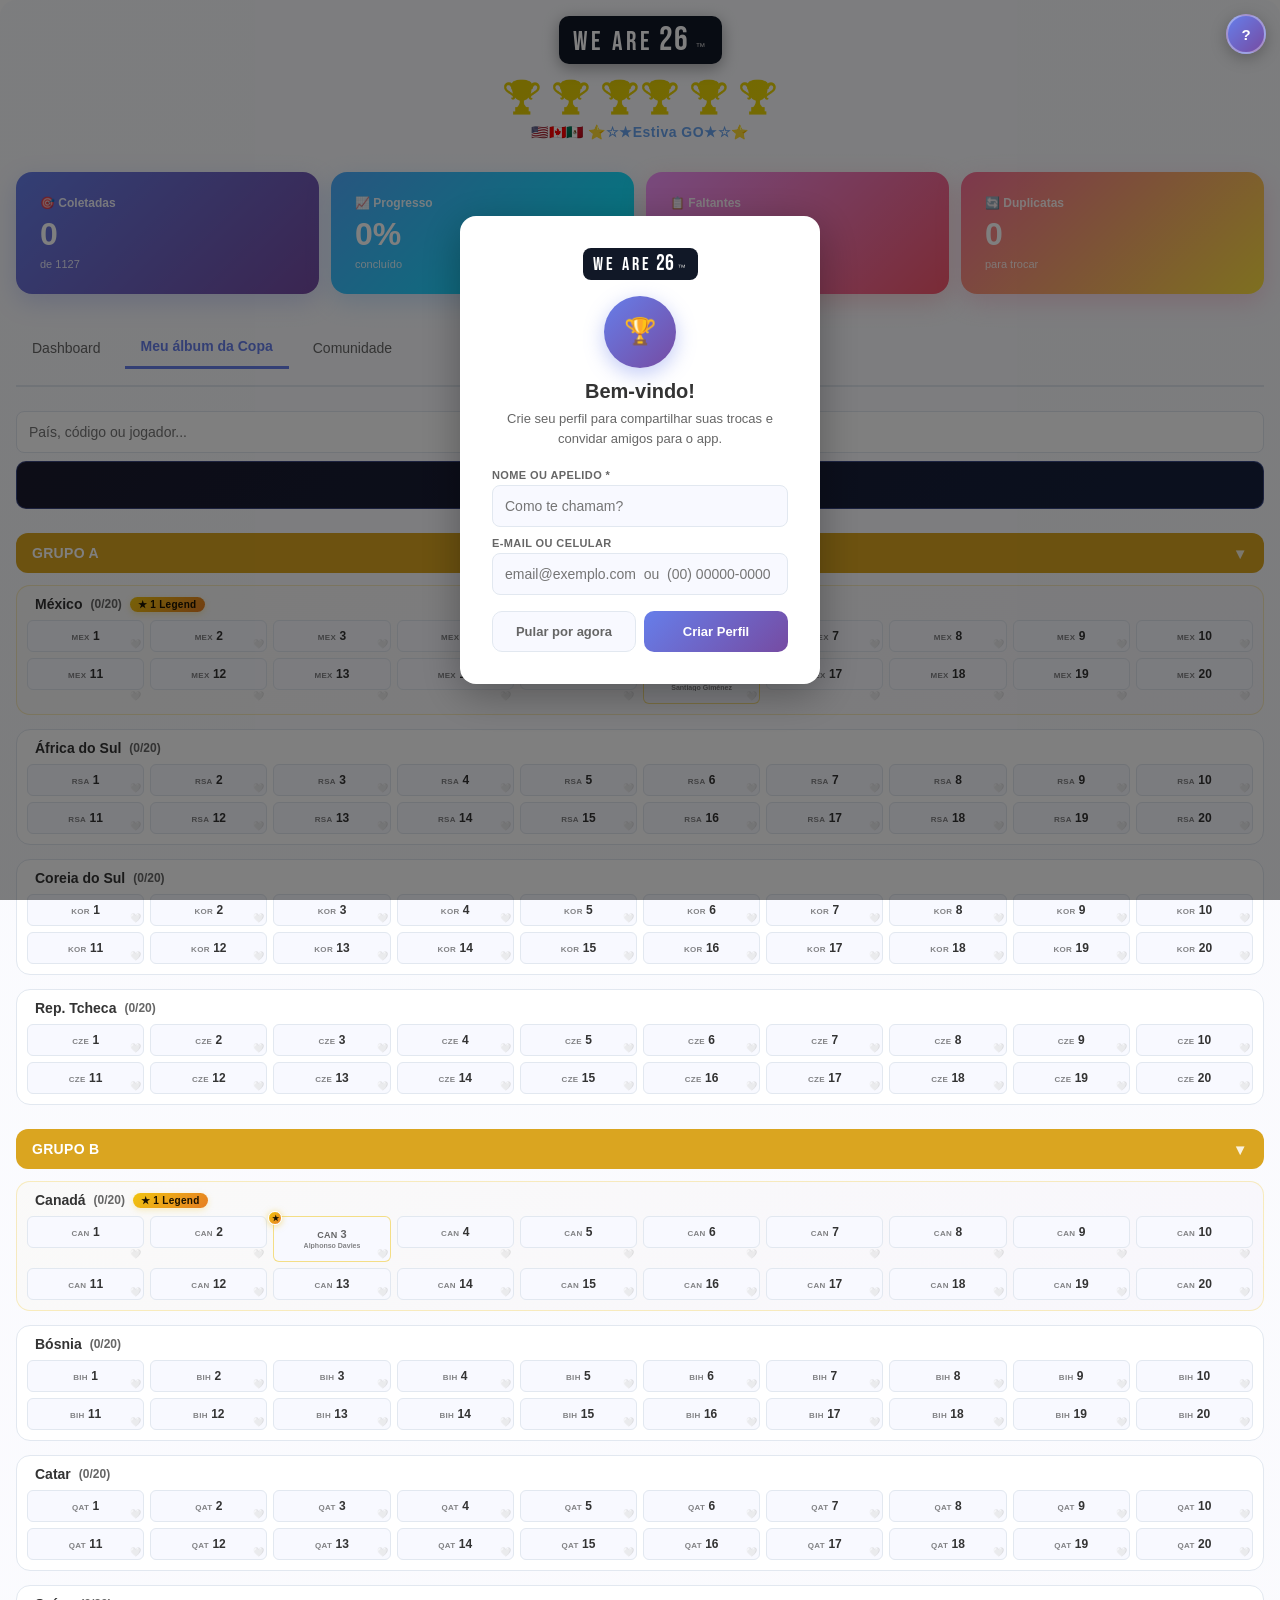
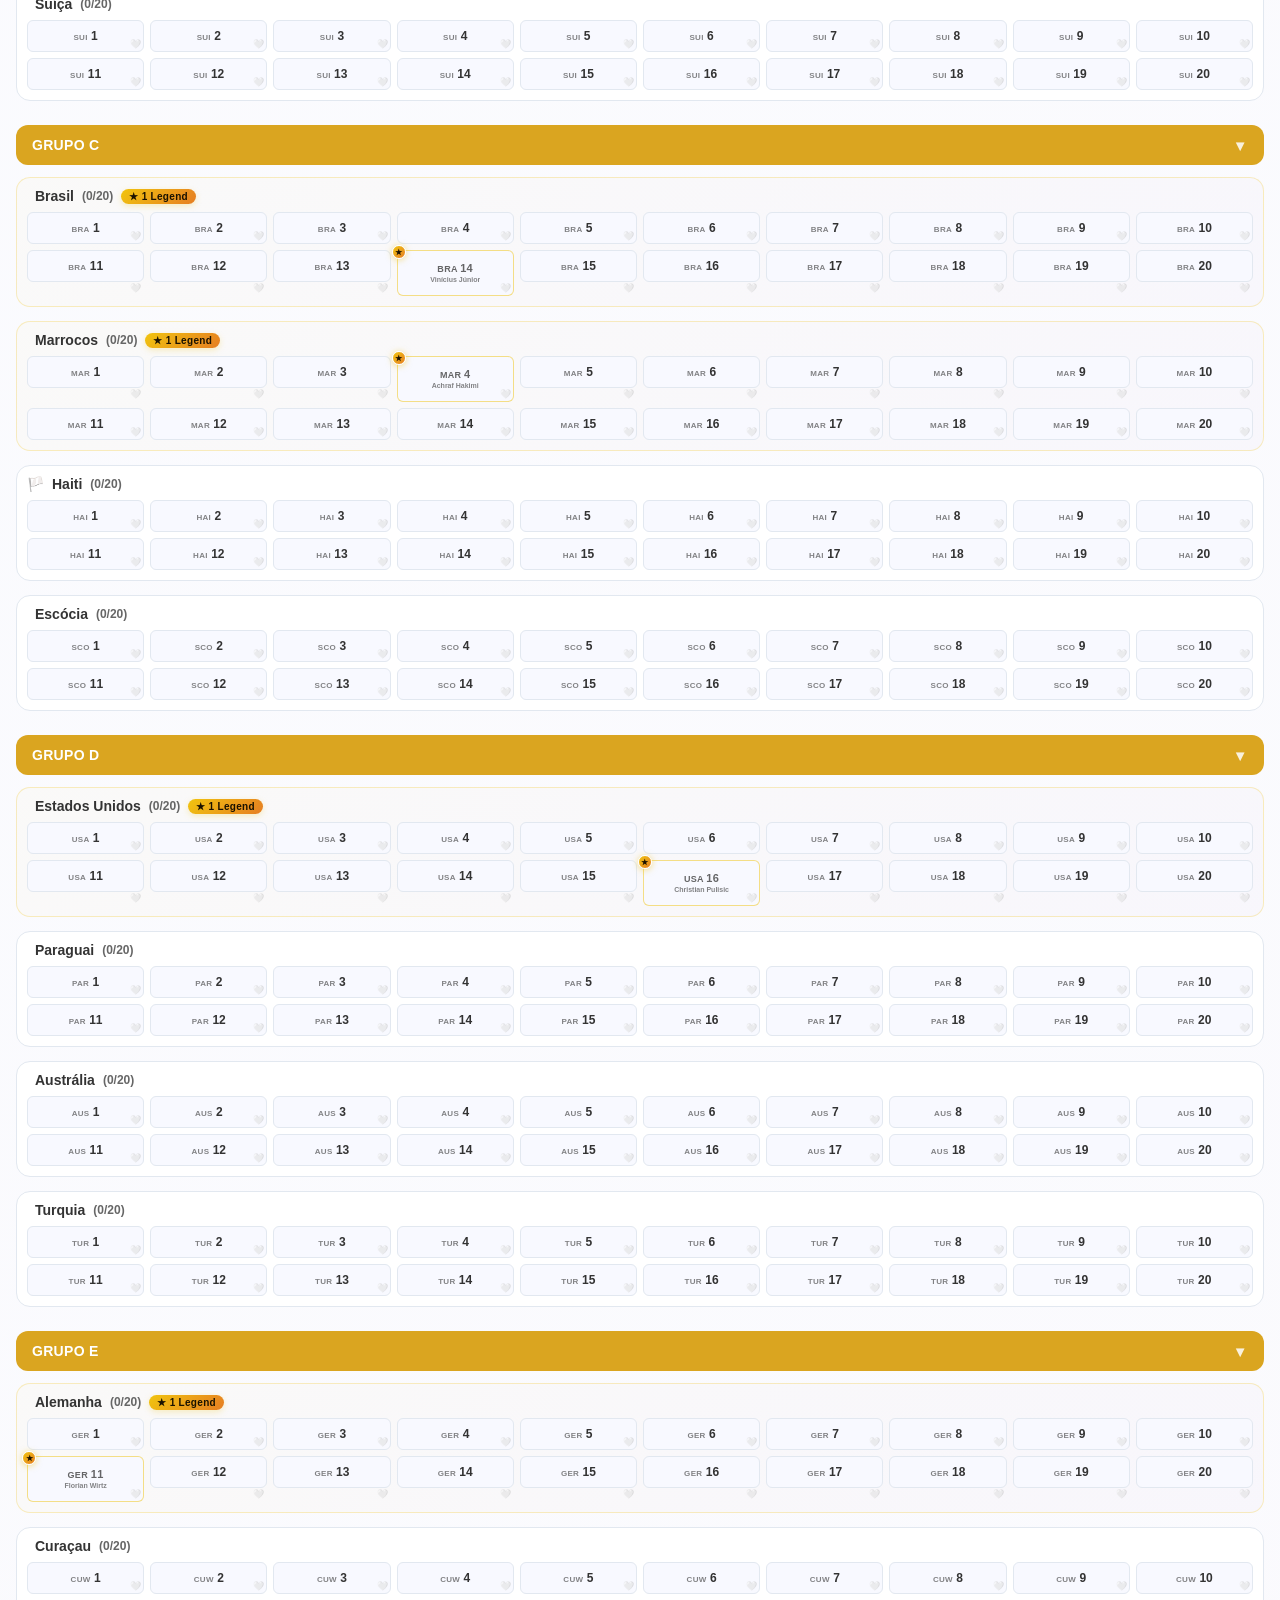
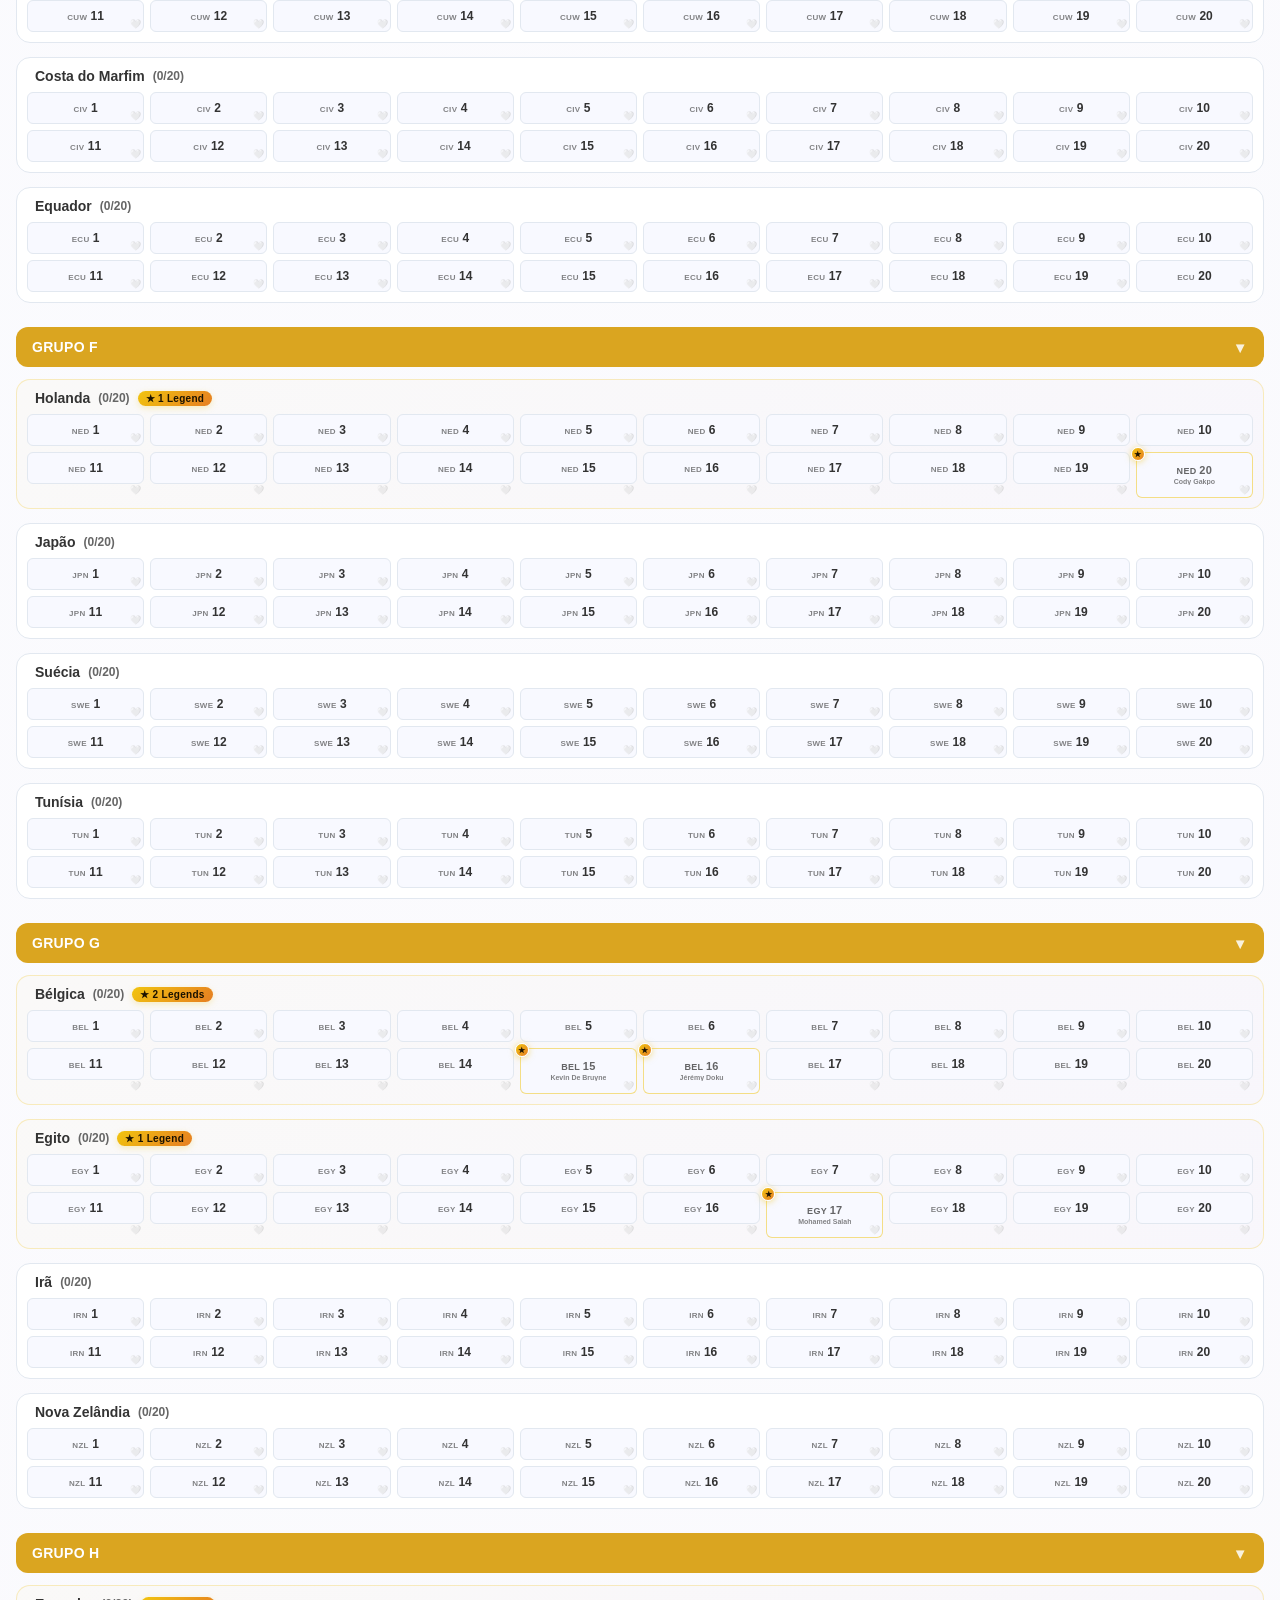
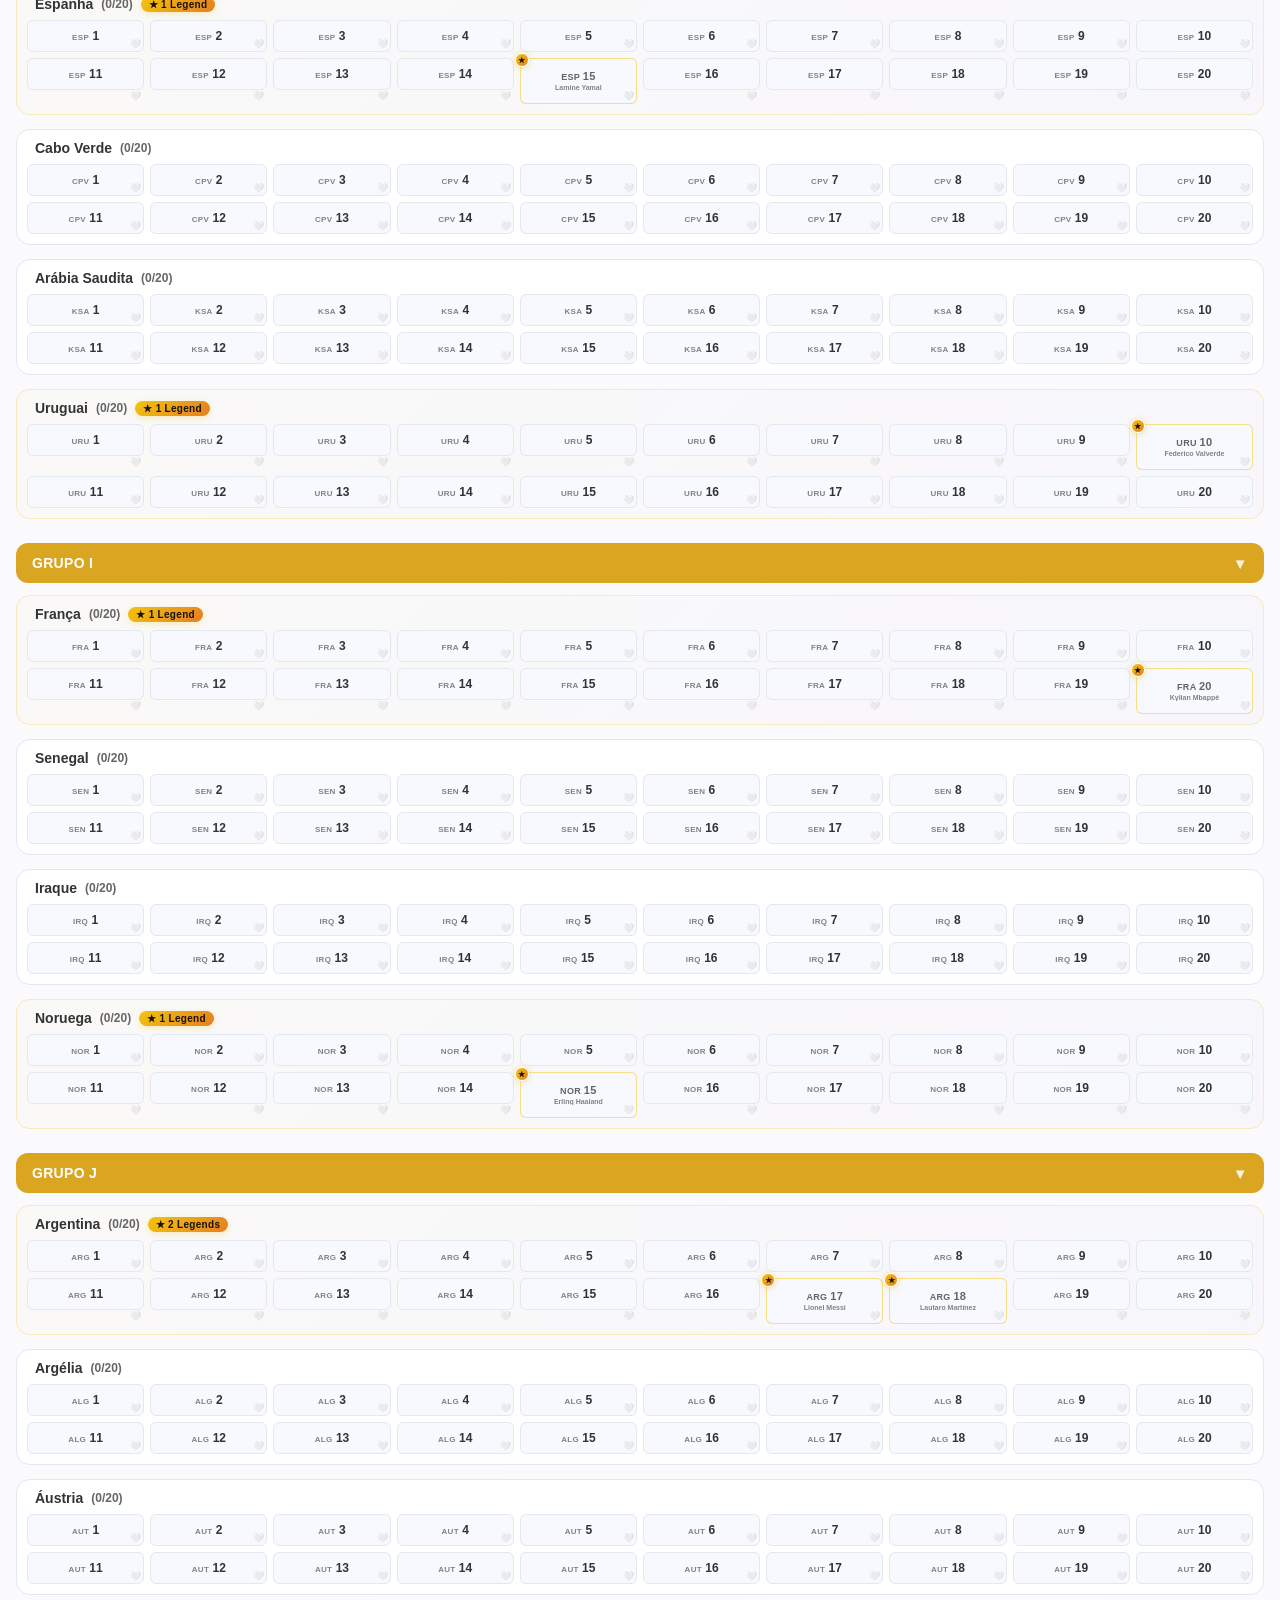
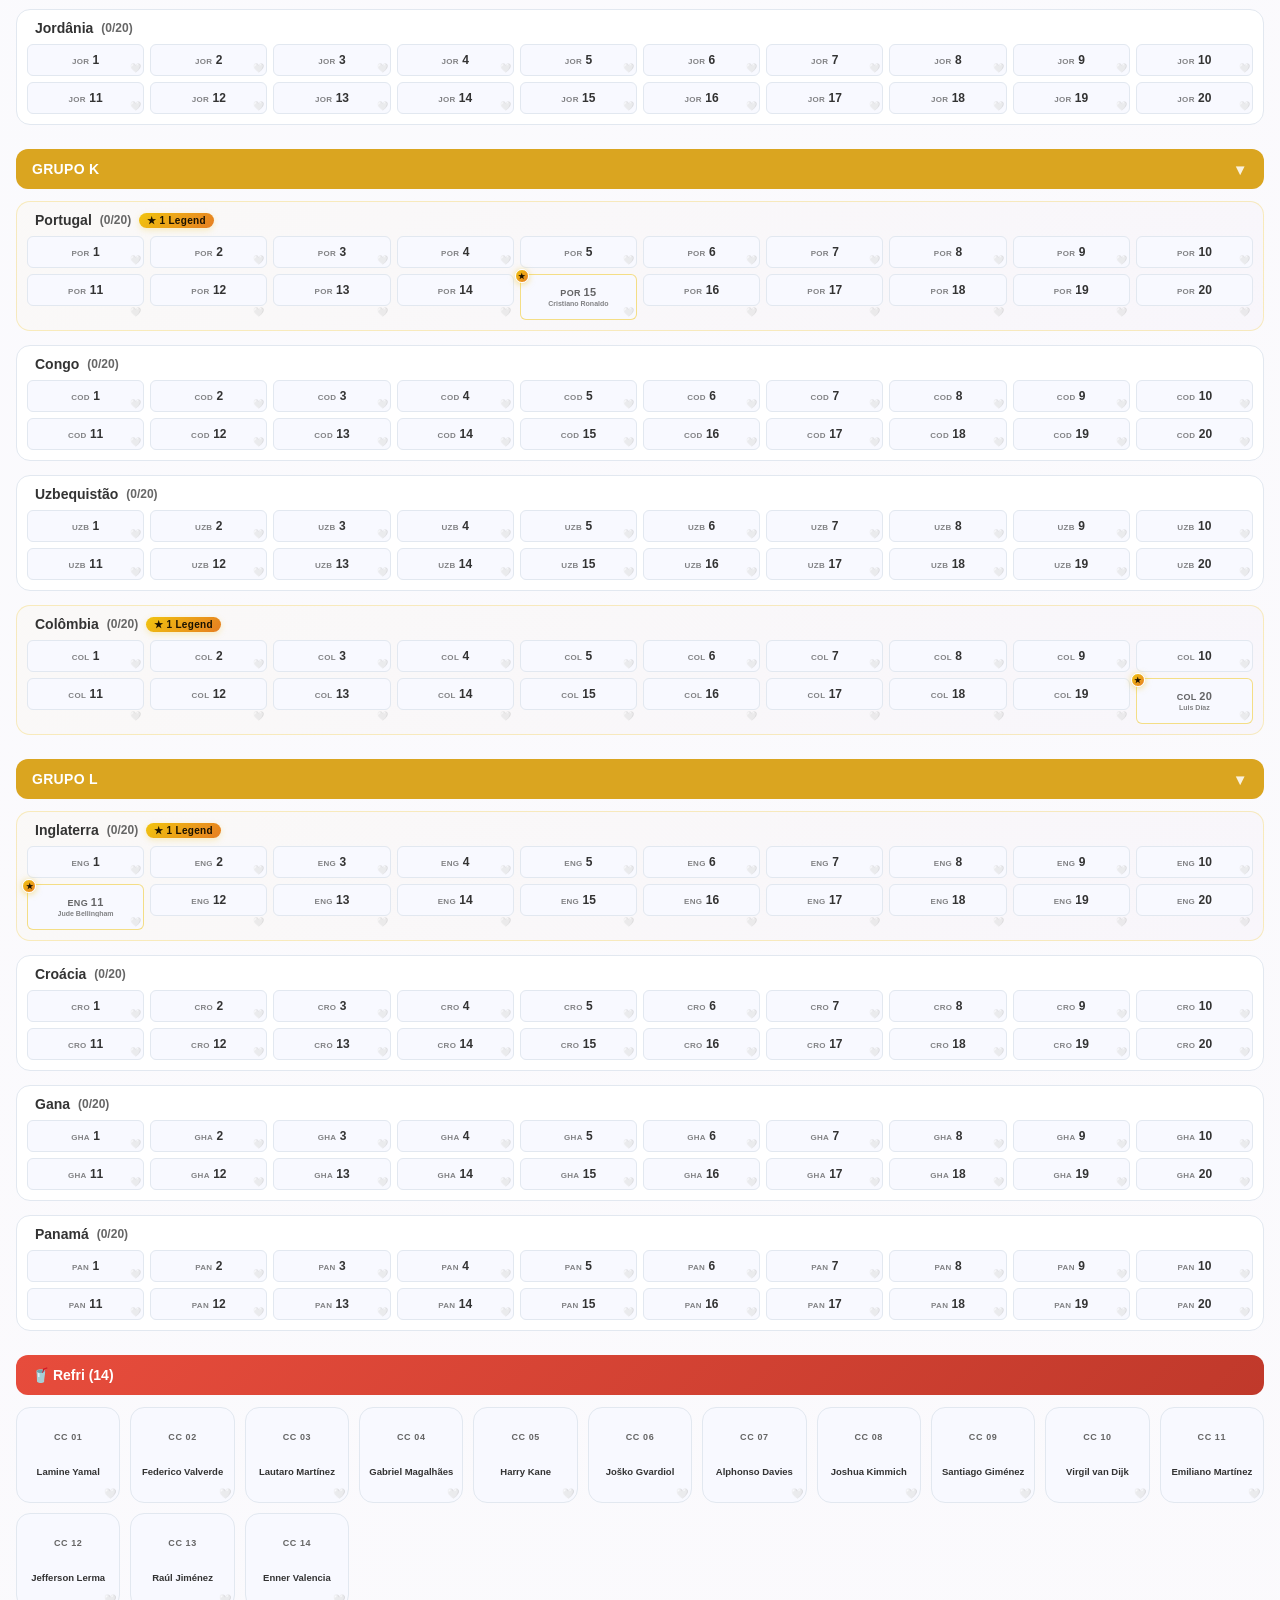
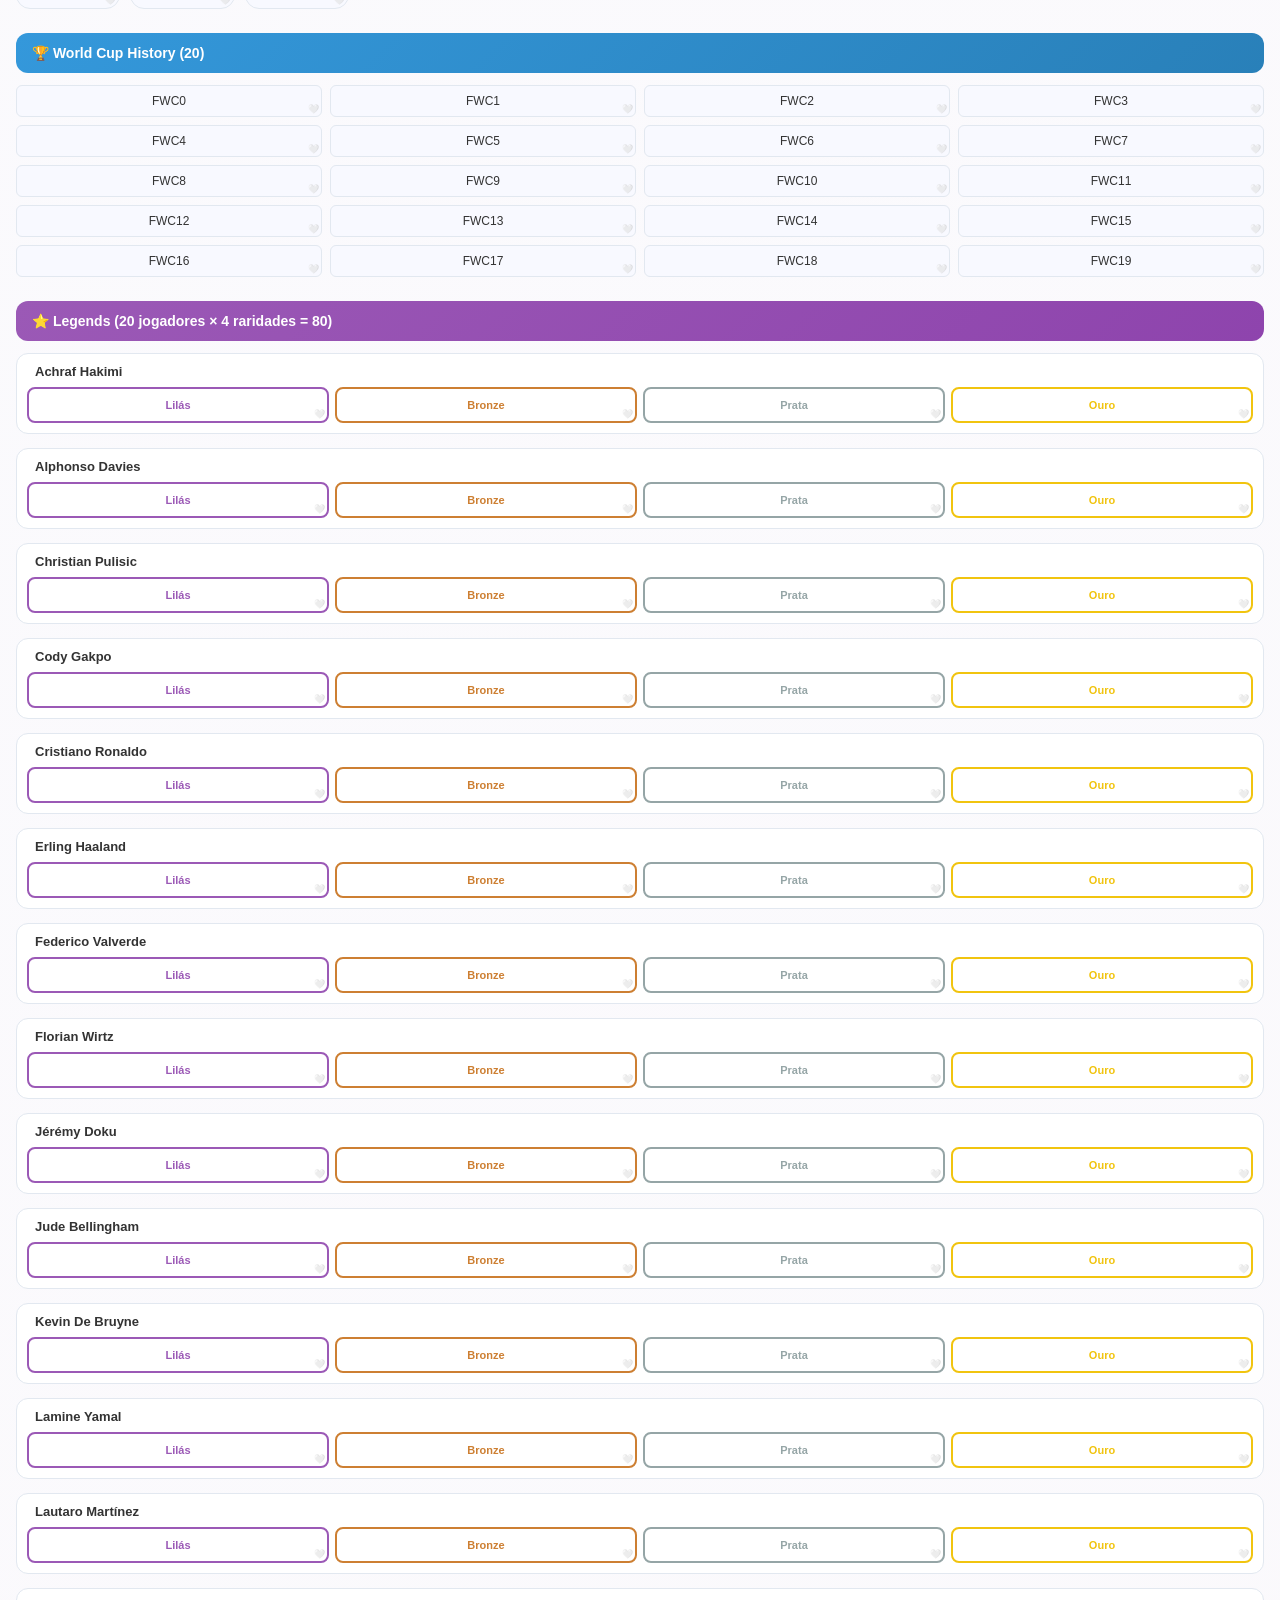
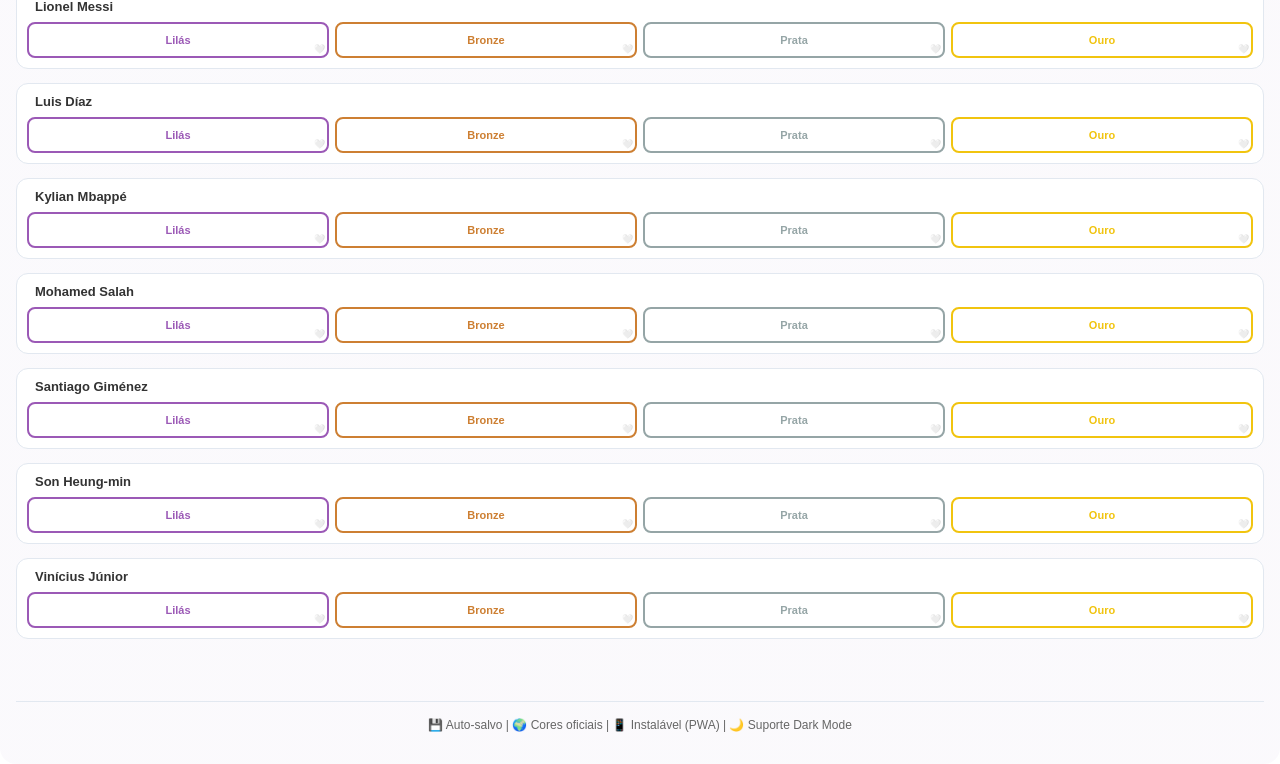
==== commit a0c599b8: "Patch DOM direto no clique, sigla HTI→HAI, botões export/import no perfil - Otimiza stickerClick/clo" ====
--- a/index.html
+++ b/index.html
@@ -2,10 +2,12 @@
 <html lang="pt-BR">
 <head>
   <meta charset="UTF-8">
-  <meta name="viewport" content="width=device-width, initial-scale=1.0, maximum-scale=1.0, user-scalable=no">
+  <meta name="viewport" content="width=device-width, initial-scale=1.0, maximum-scale=1.0, user-scalable=no, viewport-fit=cover">
   <title>🏆 🏆 🏆🇺🇸🇨🇦🇲🇽🏆 🏆 🏆  • Estiva GO</title>
   
   <link rel="manifest" href="manifest.json">
+  <link rel="icon" type="image/png" sizes="32x32" href="favicon.png">
+  <link rel="apple-touch-icon" sizes="180x180" href="icon-180.png">
   <link rel="preconnect" href="https://fonts.googleapis.com">
   <link href="https://fonts.googleapis.com/css2?family=Bebas+Neue&display=swap" rel="stylesheet">
   <link rel="stylesheet" href="https://cdn.jsdelivr.net/gh/lipis/flag-icons@7.2.3/css/flag-icons.min.css">
@@ -197,6 +199,7 @@
         <input type="text" id="search-paises" placeholder="País, código ou jogador..." style="padding: 12px; border: 0.5px solid var(--color-border-tertiary); border-radius: 8px; font-size: 14px; box-sizing: border-box;">
         <input type="number" id="search-number" placeholder="Número..." min="1" max="20" style="padding: 12px; border: 0.5px solid var(--color-border-tertiary); border-radius: 8px; font-size: 14px; box-sizing: border-box;">
       </div>
+      <div id="search-active-bar" style="display:none;align-items:center;gap:6px;flex-wrap:wrap;padding:4px 0 6px;"></div>
       <button onclick="openPhotoIdModal()" style="width:100%;margin-bottom:1rem;padding:12px;background:linear-gradient(135deg,#1a1a2e 0%,#16213e 100%);color:white;border:1px solid rgba(102,126,234,0.4);border-radius:10px;cursor:pointer;font-size:13px;font-weight:700;display:flex;align-items:center;justify-content:center;gap:8px;touch-action:manipulation;">
         <span style="font-size:18px;">📷</span> Identificar figurinhas por foto (IA)
       </button>
@@ -214,7 +217,7 @@
     </div>
 
     <!-- Proposal floating bar -->
-    <div id="proposal-bar" style="display:none;position:fixed;bottom:0;left:0;right:0;background:linear-gradient(135deg,#667eea,#764ba2);padding:12px 16px;z-index:50;align-items:center;justify-content:space-between;gap:12px;box-shadow:0 -4px 20px rgba(102,126,234,0.4);">
+    <div id="proposal-bar" style="display:none;position:fixed;bottom:0;left:0;right:0;background:linear-gradient(135deg,#667eea,#764ba2);padding:12px 16px calc(12px + env(safe-area-inset-bottom,0px));z-index:50;align-items:center;justify-content:space-between;gap:12px;box-shadow:0 -4px 20px rgba(102,126,234,0.4);">
       <span id="proposal-count" style="color:white;font-size:13px;font-weight:600;">Selecione figurinhas</span>
       <button id="proposal-generate-btn" onclick="openProposalModal()" style="padding:10px 18px;background:white;color:#667eea;border:none;border-radius:10px;cursor:pointer;font-size:13px;font-weight:700;opacity:0.4;">Gerar Proposta →</button>
     </div>
@@ -333,10 +336,6 @@
     </div>
 
     <!-- Footer -->
-    <div style="display: flex; flex-wrap: wrap; gap: 8px; justify-content: center; align-items: center; margin-top: 1.5rem;">
-      <button onclick="exportData()" style="padding: 10px 16px; background: #3498DB; color: white; border: none; border-radius: 10px; cursor: pointer; font-size: 13px; font-weight: 600;">📤 Exportar dados</button>
-      <button onclick="importData()" style="padding: 10px 16px; background: #27AE60; color: white; border: none; border-radius: 10px; cursor: pointer; font-size: 13px; font-weight: 600;">📥 Importar dados</button>
-    </div>
     <div class="footer" style="margin-top: 1rem;">
       <p>💾 Auto-salvo | 🌍 Cores oficiais | 📱 Instalável (PWA) | 🌙 Suporte Dark Mode</p>
     </div>
@@ -444,7 +443,7 @@
 </div>
 
 <!-- Profile FAB -->
-<button id="profile-fab" onclick="openProfileModal()" title="Meu Perfil" style="position:fixed;top:14px;right:14px;z-index:300;width:40px;height:40px;border-radius:50%;border:2px solid rgba(255,255,255,0.35);cursor:pointer;font-size:15px;font-weight:800;color:white;background:linear-gradient(135deg,#667eea,#764ba2);box-shadow:0 4px 16px rgba(0,0,0,0.25);display:flex;align-items:center;justify-content:center;line-height:1;padding:0;touch-action:manipulation;">?</button>
+<button id="profile-fab" onclick="openProfileModal()" title="Meu Perfil" style="position:fixed;top:max(14px,env(safe-area-inset-top,0px));right:max(14px,env(safe-area-inset-right,0px));z-index:300;width:40px;height:40px;border-radius:50%;border:2px solid rgba(255,255,255,0.35);cursor:pointer;font-size:15px;font-weight:800;color:white;background:linear-gradient(135deg,#667eea,#764ba2);box-shadow:0 4px 16px rgba(0,0,0,0.25);display:flex;align-items:center;justify-content:center;line-height:1;padding:0;touch-action:manipulation;">?</button>
 
 <!-- Profile Modal -->
 <div id="profile-modal" class="modal">
@@ -478,6 +477,10 @@
         <div style="display: grid; grid-template-columns: 1fr 1fr; gap: 8px;">
           <button id="profile-cancel-btn" onclick="cancelEditProfile()" style="display:none; padding: 12px; background: var(--color-background-secondary); border: 0.5px solid var(--color-border-tertiary); border-radius: 10px; cursor: pointer; font-size: 13px; font-weight: 600; color: var(--color-text-secondary);">Cancelar</button>
           <button onclick="saveCommunityProfile()" id="profile-save-btn" style="grid-column: 1 / -1; padding: 12px 16px; background: linear-gradient(135deg, #667eea 0%, #764ba2 100%); color: white; border: none; border-radius: 10px; cursor: pointer; font-size: 14px; font-weight: 700;">✅ Salvar Perfil</button>
+        </div>
+        <div style="display: grid; grid-template-columns: 1fr 1fr; gap: 8px; margin-top: 14px;">
+          <button onclick="exportData()" style="padding: 12px 16px; background: #3498DB; color: white; border: none; border-radius: 10px; cursor: pointer; font-size: 13px; font-weight: 600;">📤 Exportar dados</button>
+          <button onclick="importData()" style="padding: 12px 16px; background: #27AE60; color: white; border: none; border-radius: 10px; cursor: pointer; font-size: 13px; font-weight: 600;">📥 Importar dados</button>
         </div>
       </div>
     </div>
--- a/styles.css
+++ b/styles.css
@@ -1,4 +1,8 @@
-@keyframes spin { to { transform: rotate(360deg); } }
+@keyframes spin    { to { transform: rotate(360deg); } }
+@keyframes lp-ring {
+  0%   { box-shadow: 0 0 0 0   rgba(102,126,234,0.75), inset 0 0 0 1.5px rgba(102,126,234,0.2); }
+  100% { box-shadow: 0 0 0 7px rgba(102,126,234,0),    inset 0 0 0 1.5px rgba(102,126,234,0.7); }
+}
 
 /* Variables and Theme */
 :root {
@@ -271,6 +275,11 @@
   min-height: 46px;
 }
 
+.sticker-button.lp-active {
+  animation: lp-ring 0.8s ease-out forwards;
+  border-color: rgba(102,126,234,0.8) !important;
+}
+
 .dup-indicator {
   position: absolute;
   top: -8px;
@@ -278,8 +287,8 @@
   background: #E74C3C;
   color: white;
   border-radius: 50%;
-  width: 20px;
-  height: 20px;
+  width: 22px;
+  height: 22px;
   display: flex;
   align-items: center;
   justify-content: center;
@@ -289,10 +298,18 @@
   border: 2px solid white;
   box-shadow: 0 2px 8px rgba(0, 0, 0, 0.2);
   transition: transform 0.3s;
+  /* área de toque estendida sem afetar o layout */
+  -webkit-tap-highlight-color: transparent;
+}
+
+.dup-indicator::before {
+  content: '';
+  position: absolute;
+  inset: -10px;
 }
 
 .dup-indicator:hover {
-  transform: scale(1.1);
+  transform: scale(1.15);
 }
 
 /* Dropdown Menu for Duplicates */
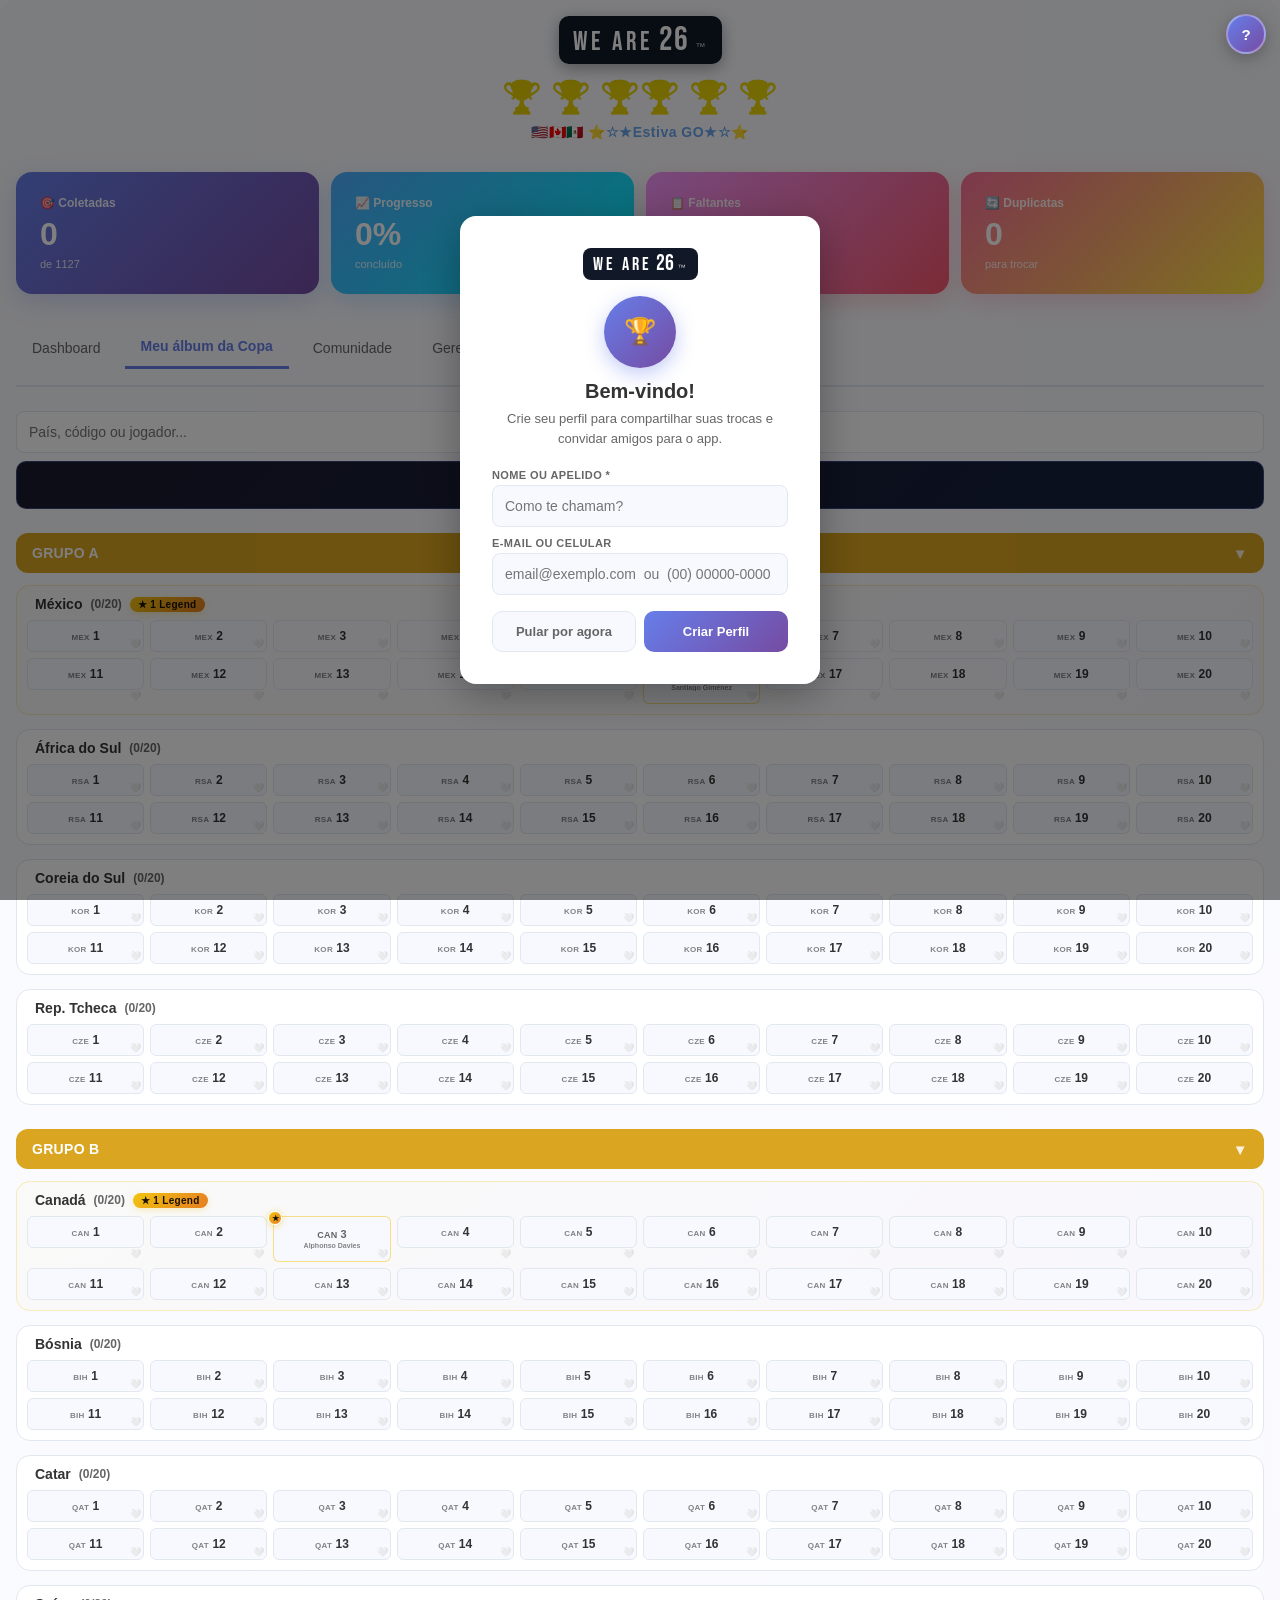
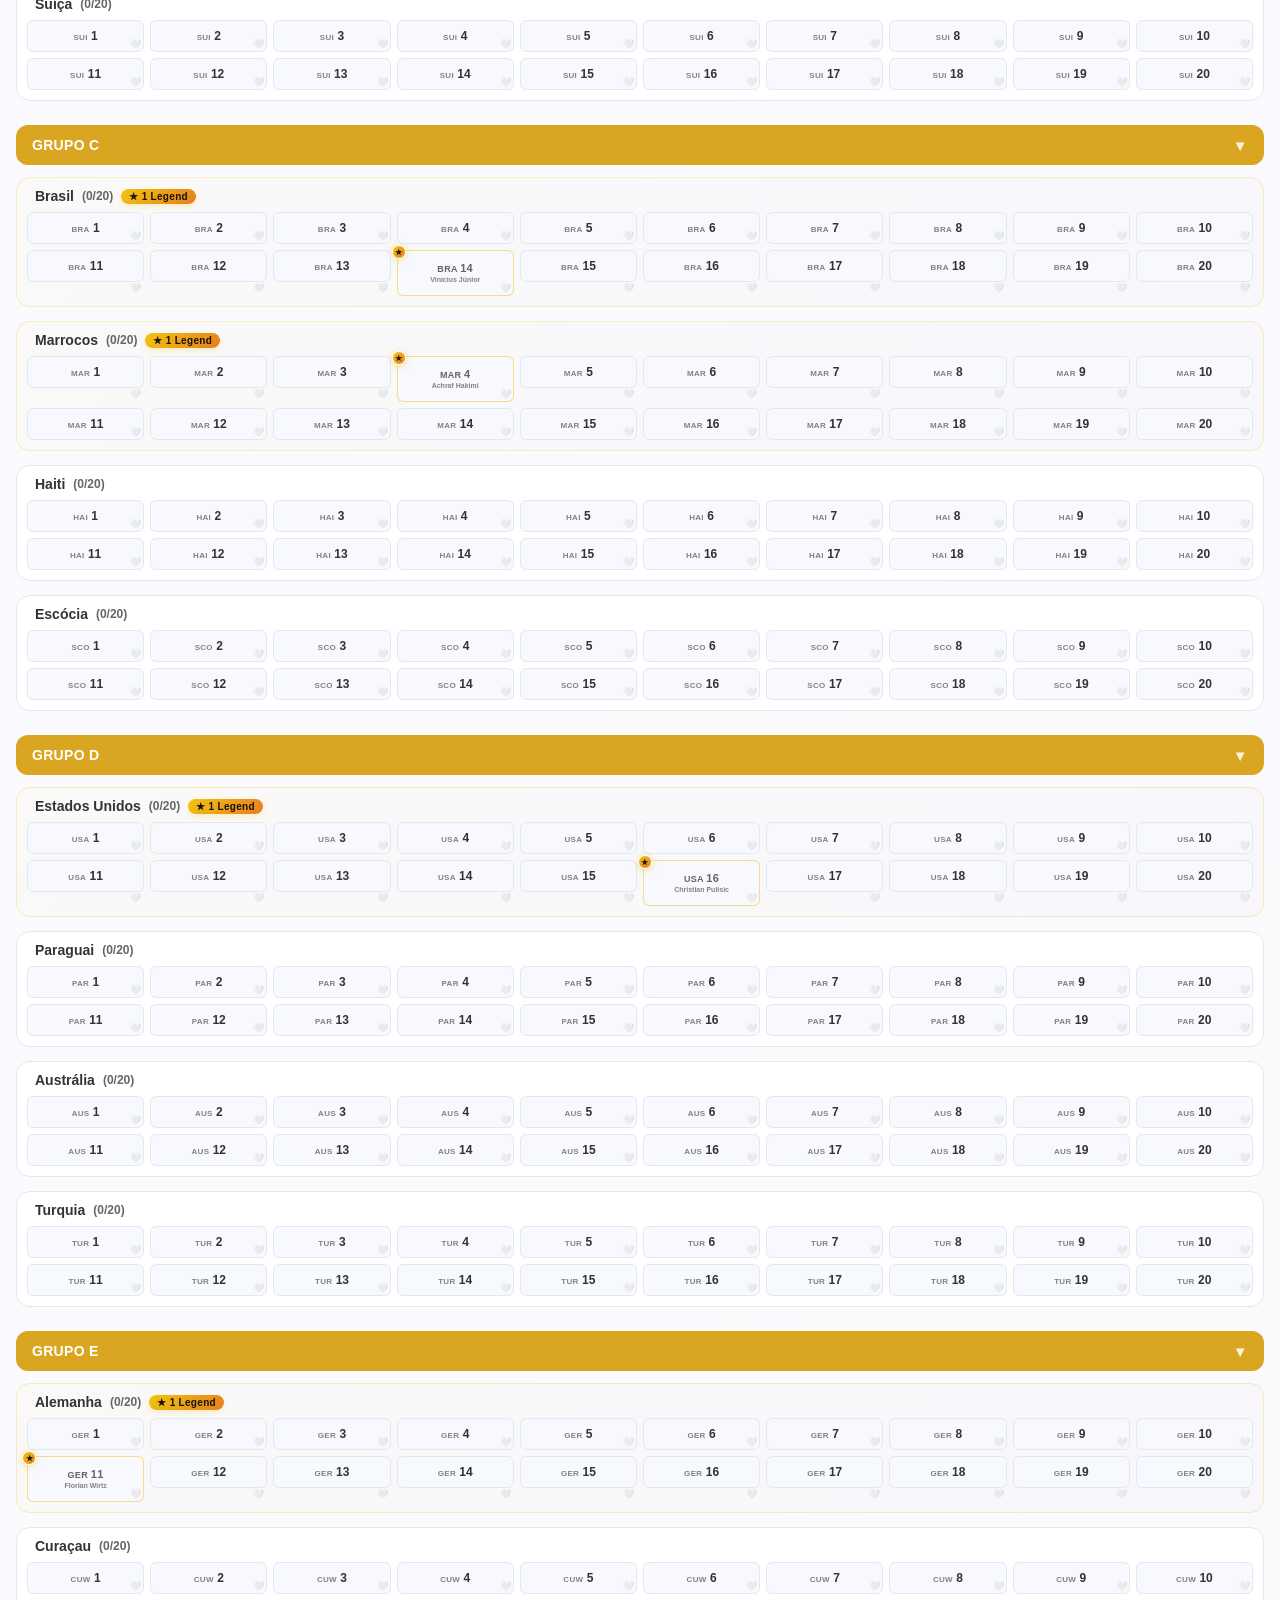
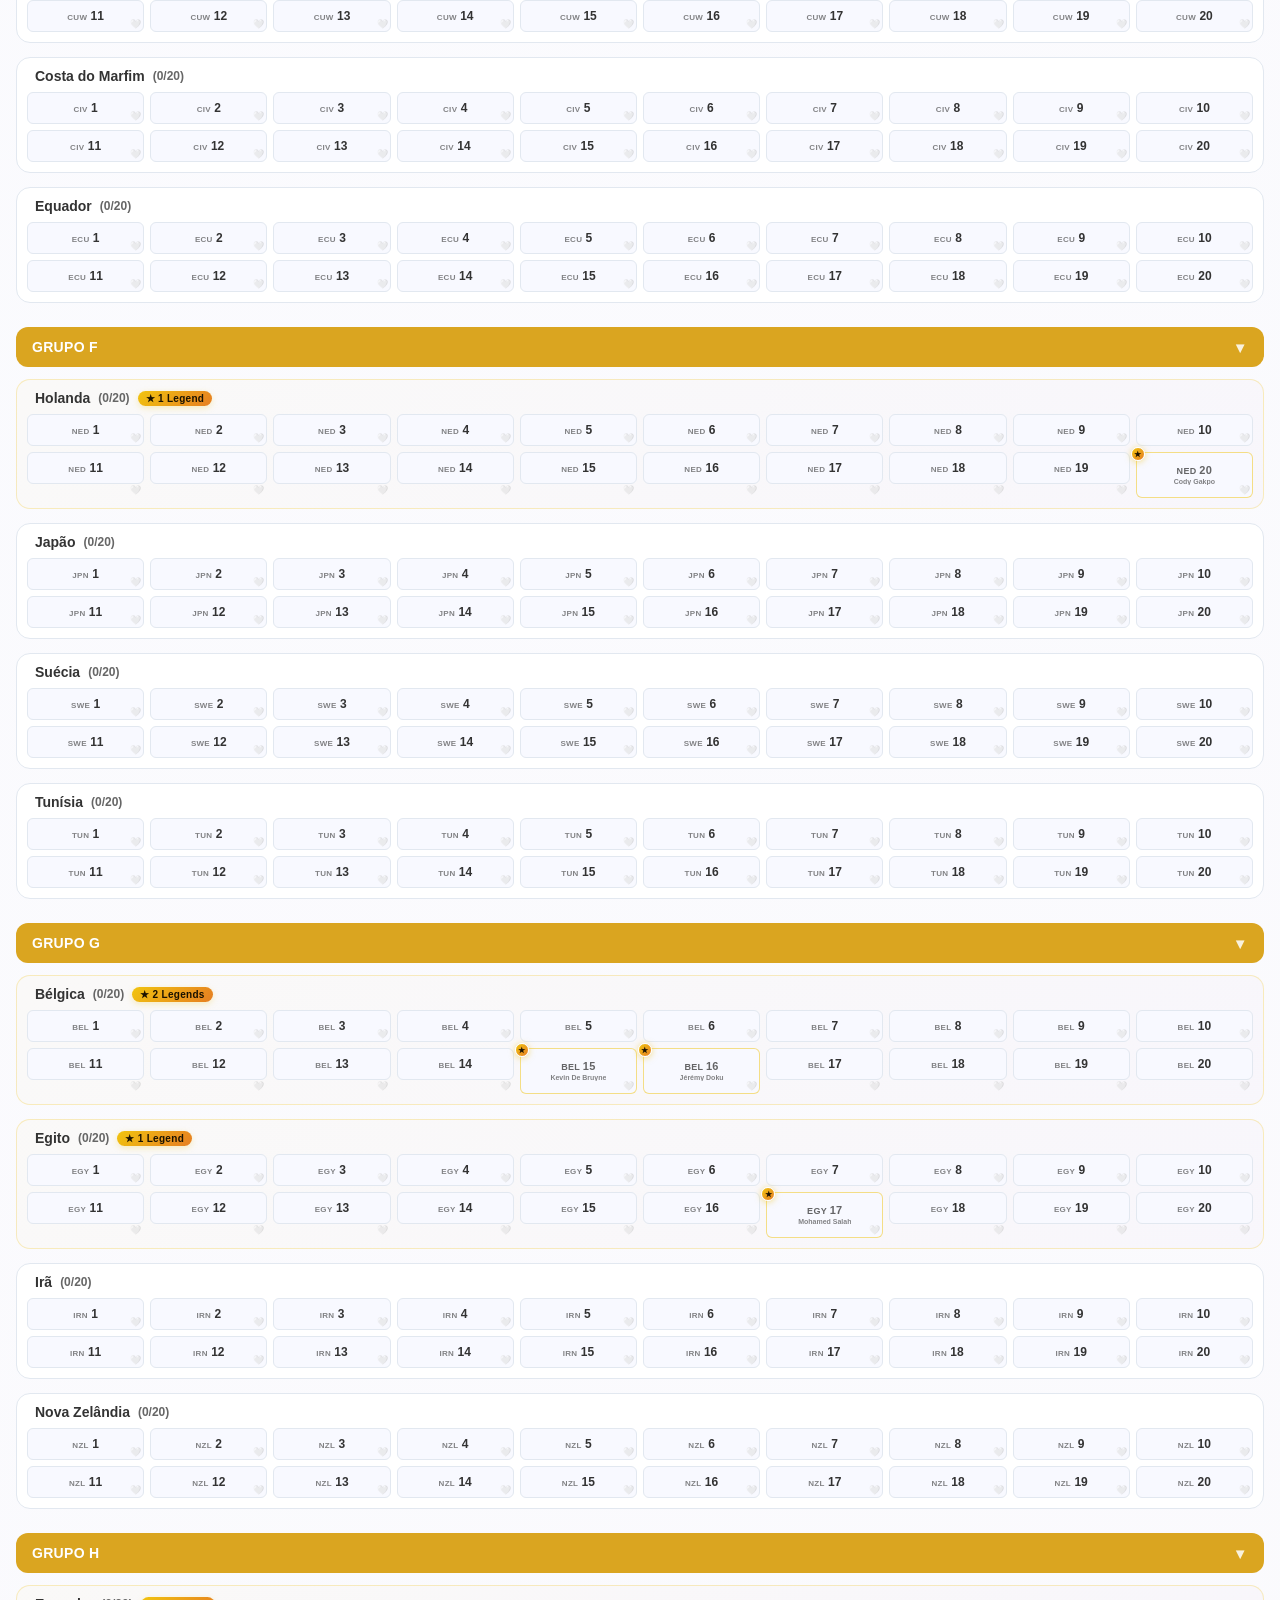
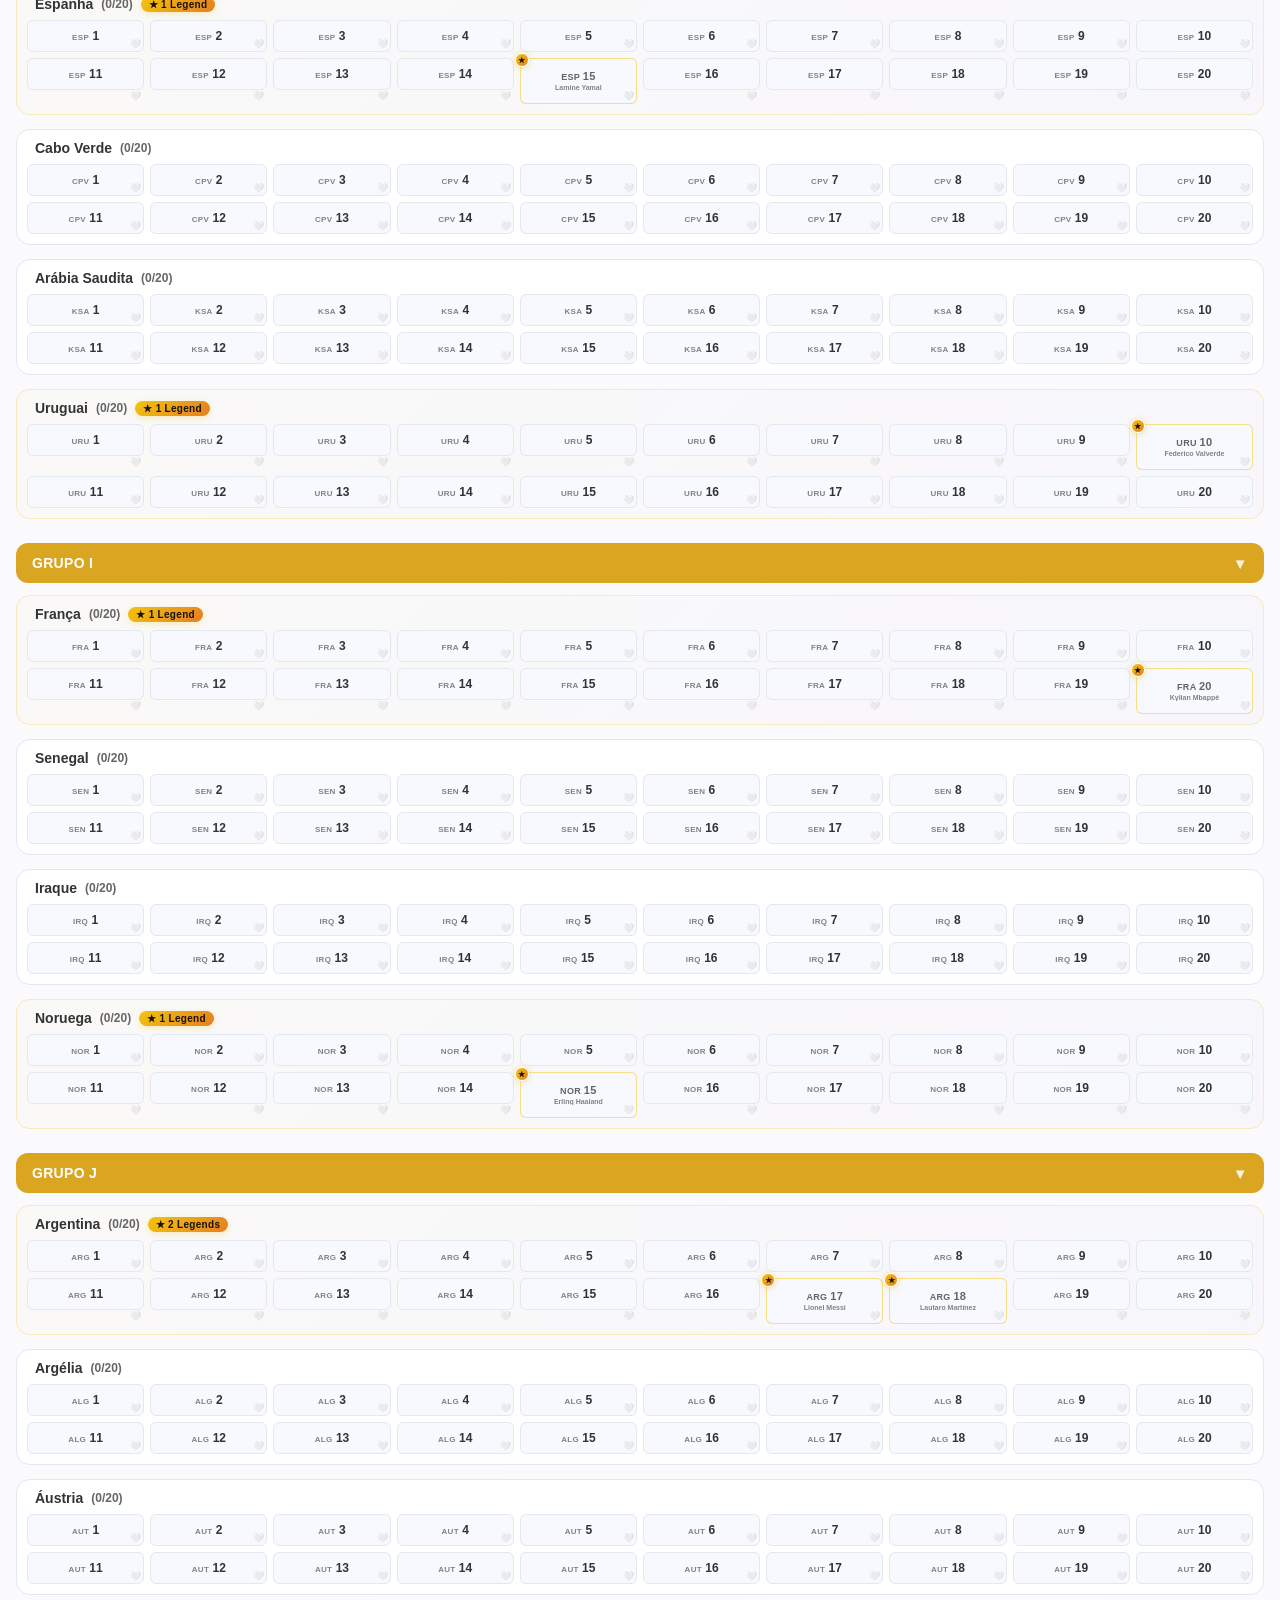
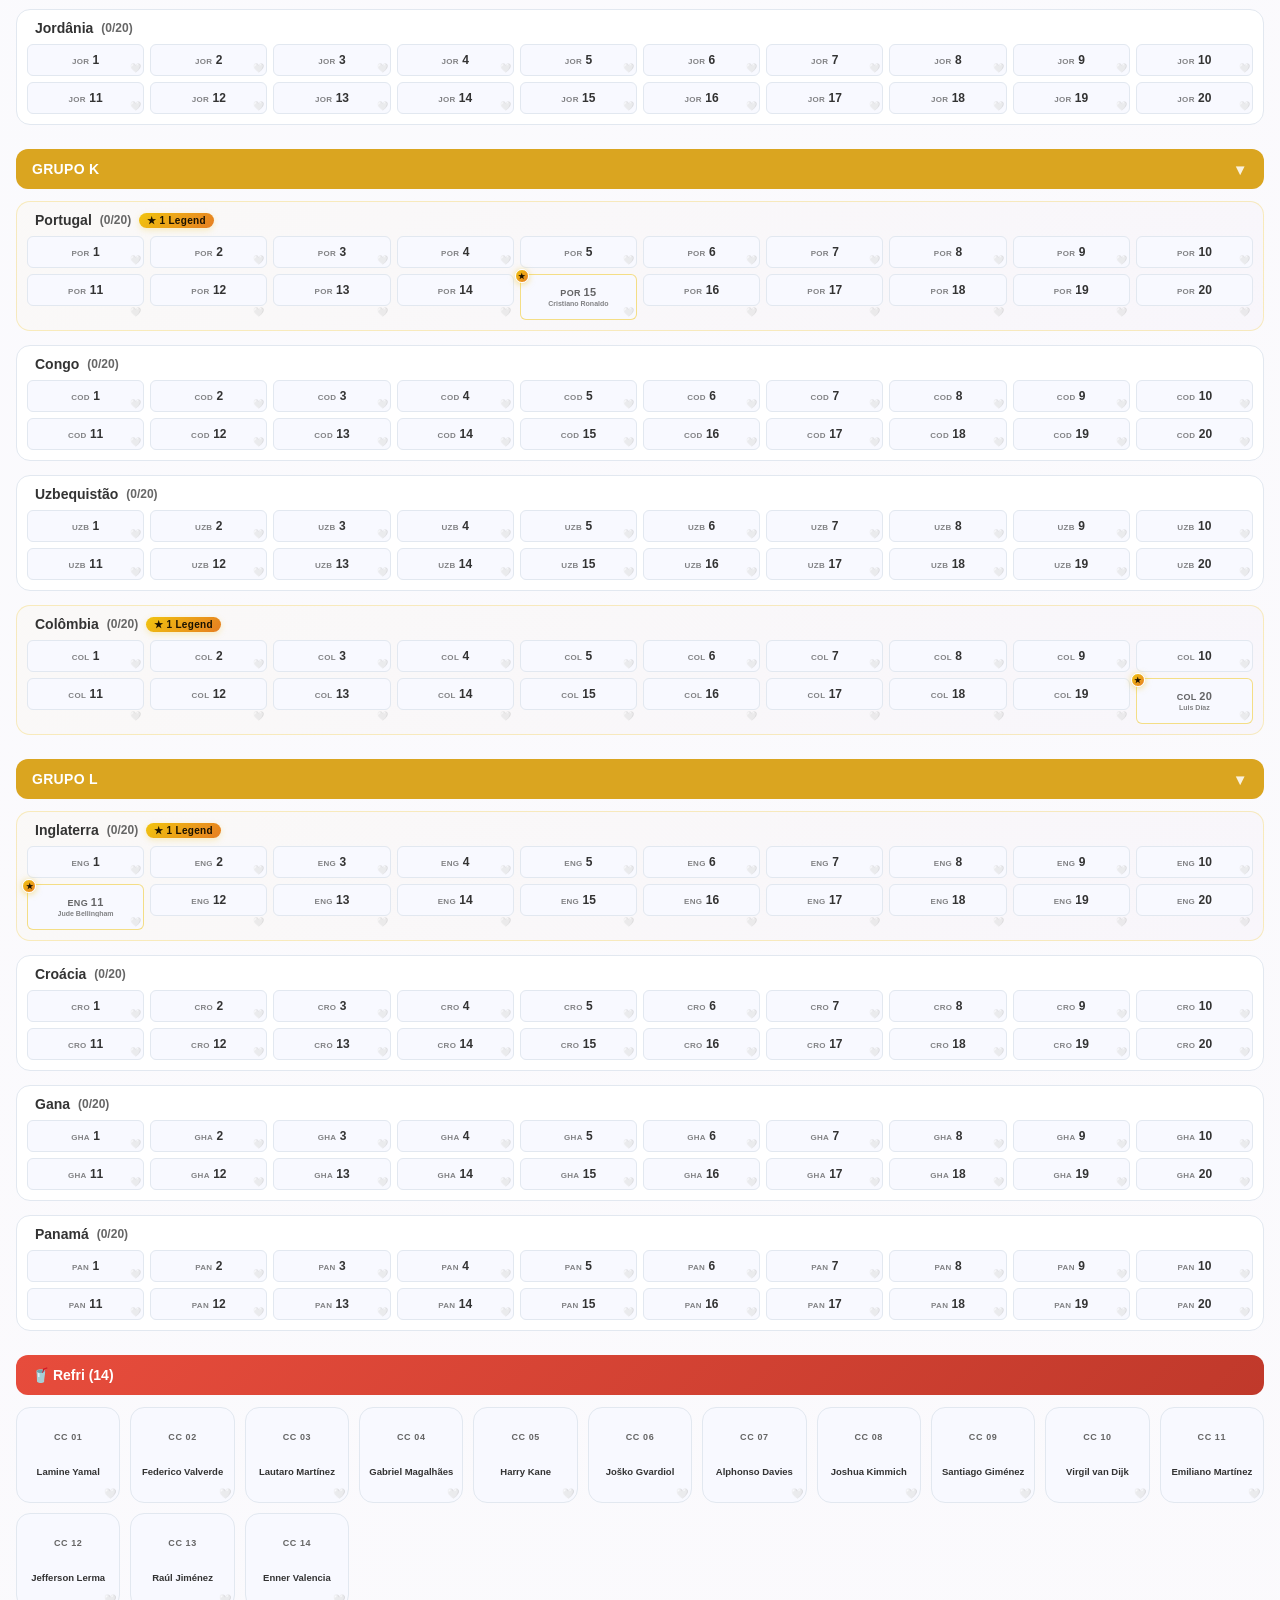
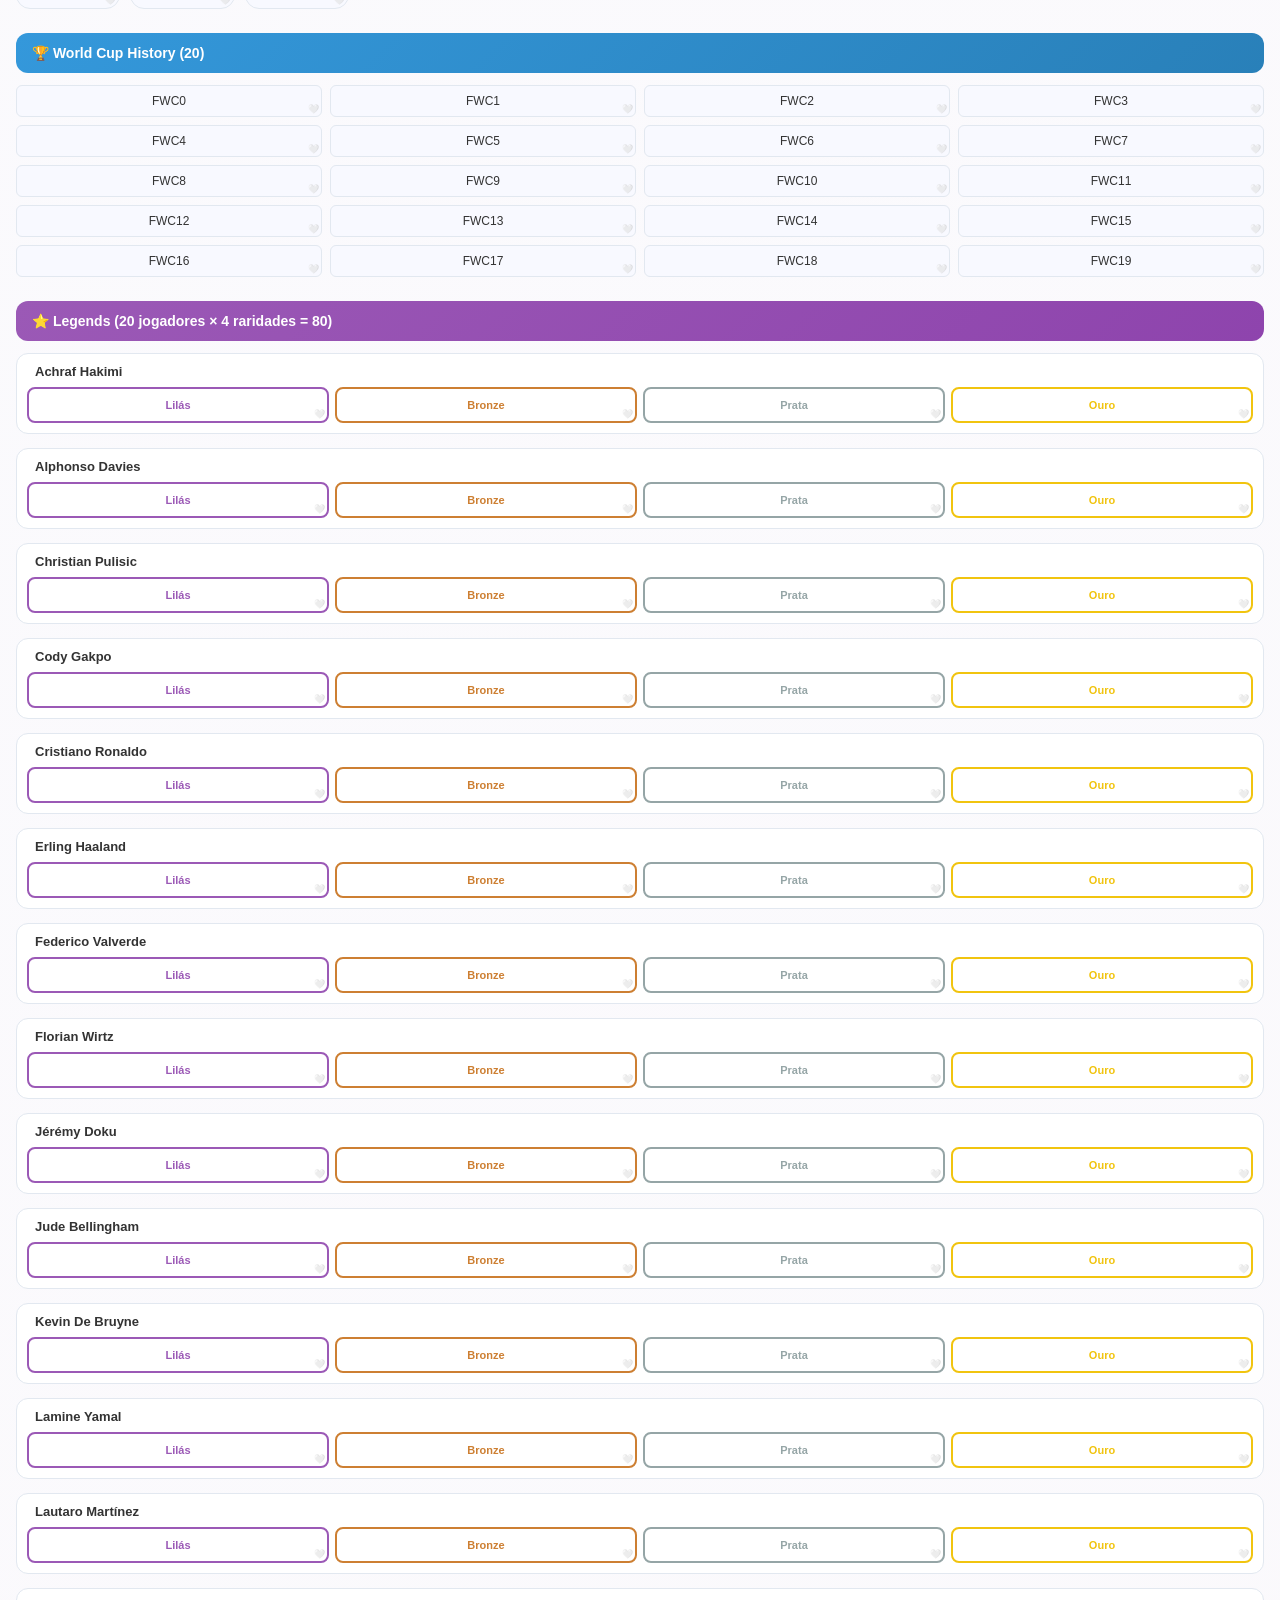
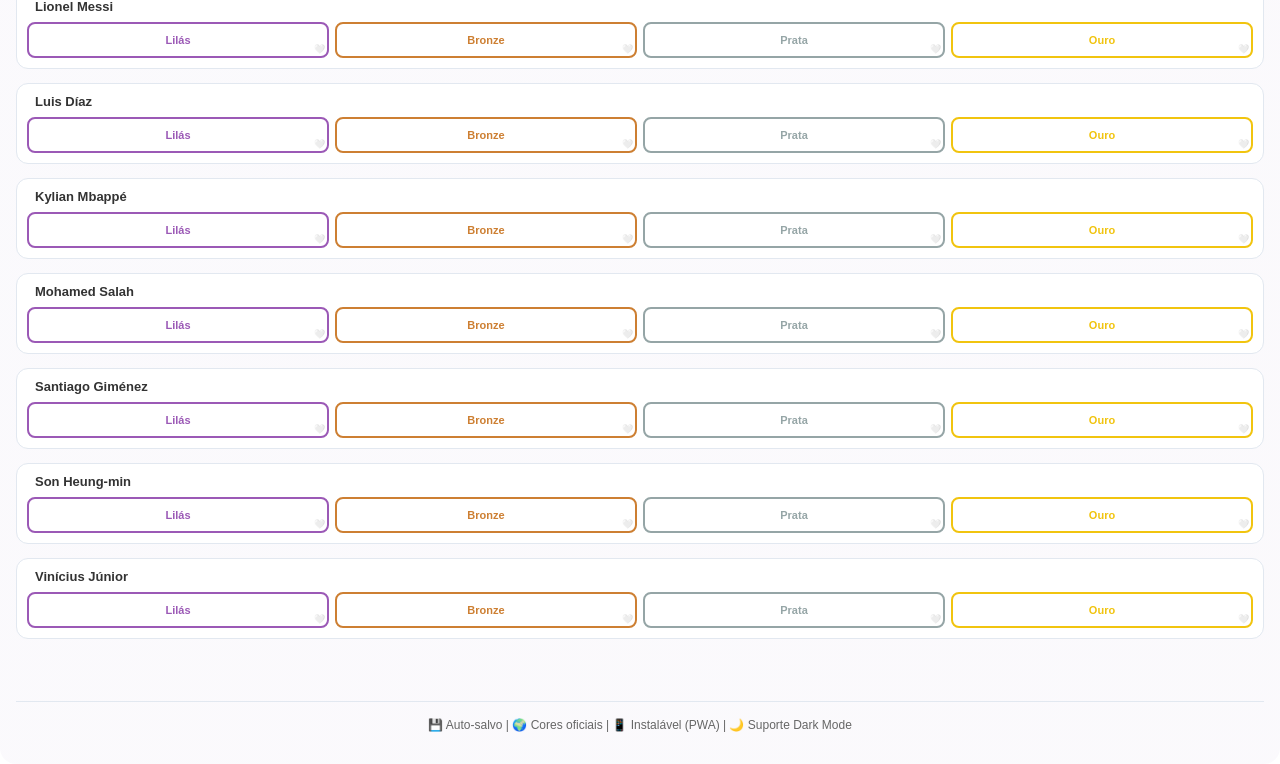
==== commit f92bf5bc: "Integrate gerenciamento panel into app with editable scenario inputs and updated dashboard-style res" ====
--- a/index.html
+++ b/index.html
@@ -138,8 +138,7 @@
     <div class="tab-container">
       <button class="tab-button" id="tab-dashboard" onclick="switchTab('dashboard')">Dashboard</button>
       <button class="tab-button active" id="tab-album" onclick="switchTab('album')">Meu álbum da Copa</button>
-      <button class="tab-button" id="tab-comunidade" onclick="switchTab('comunidade')">Comunidade</button>
-    </div>
+      <button class="tab-button" id="tab-comunidade" onclick="switchTab('comunidade')">Comunidade</button>      <button class="tab-button" id="tab-gerenciamento" onclick="switchTab('gerenciamento')">Gerenciamento</button>    </div>
 
     <!-- Dashboard Content -->
     <div id="dashboard-content" style="display: none; padding-bottom: 2rem;">
@@ -335,6 +334,74 @@
 
     </div>
 
+    <div id="gerenciamento-content" style="display: none; padding-bottom: 2rem;">
+      <div class="card management-panel">
+        <h2>Simulador de Gerenciamento</h2>
+        <p class="management-intro">Planeje compras, pedidos à editora e trocas para reduzir sua lacuna de figurinhas.</p>
+
+        <div class="management-controls">
+          <div class="control-group">
+            <div class="control-header">
+              <label for="faltantes-iniciais">Saldo Inicial de Faltantes</label>
+              <span class="value-badge" id="valFaltantesIniciais">444</span>
+            </div>
+            <input type="number" id="faltantes-iniciais" min="0" max="1127" value="444" step="1" oninput="calcularGerenciamento()" />
+          </div>
+          <div class="control-group">
+            <div class="control-header">
+              <label for="duplicatas-iniciais">Duplicatas Iniciais</label>
+              <span class="value-badge" id="valDuplicatasIniciais">320</span>
+            </div>
+            <input type="number" id="duplicatas-iniciais" min="0" max="2000" value="320" step="1" oninput="calcularGerenciamento()" />
+          </div>
+          <div class="control-group">
+            <div class="control-header">
+              <label for="pacotes">Pacotes Adicionais a Comprar</label>
+              <span class="value-badge" id="valPacotes">20</span>
+            </div>
+            <input type="range" id="pacotes" min="0" max="150" value="20" step="1" oninput="calcularGerenciamento()">
+          </div>
+          <div class="control-group">
+            <div class="control-header">
+              <label for="meta">Meta de Pedido à Editora (Faltantes)</label>
+              <span class="value-badge" id="valMeta">30</span>
+            </div>
+            <input type="range" id="meta" min="0" max="150" value="30" step="1" oninput="calcularGerenciamento()">
+          </div>
+          <div class="control-group">
+            <div class="control-header">
+              <label for="eficiencia">Eficiência das Trocas</label>
+              <span class="value-badge" id="valEficiencia">100%</span>
+            </div>
+            <input type="range" id="eficiencia" min="50" max="100" value="100" step="5" oninput="calcularGerenciamento()">
+          </div>
+        </div>
+
+        <div class="results-grid">
+          <div class="result-card bg-blue">
+            <div class="result-title">Novas por Probabilidade</div>
+            <div class="result-value" id="resNovas">0</div>
+          </div>
+          <div class="result-card bg-pink">
+            <div class="result-title">Novo Saldo de Faltantes</div>
+            <div class="result-value" id="resFaltantes">444</div>
+          </div>
+          <div class="result-card bg-orange">
+            <div class="result-title">Trocas Bem-Sucedidas</div>
+            <div class="result-value" id="resTrocas">0</div>
+          </div>
+          <div class="result-card bg-purple">
+            <div class="result-title">Lacuna Final</div>
+            <div class="result-value" id="resLacuna">0</div>
+          </div>
+        </div>
+
+        <div id="statusBox" class="status-box status-warning">
+          Ajuste os parâmetros para simular o cenário.
+        </div>
+      </div>
+    </div>
+
     <!-- Footer -->
     <div class="footer" style="margin-top: 1rem;">
       <p>💾 Auto-salvo | 🌍 Cores oficiais | 📱 Instalável (PWA) | 🌙 Suporte Dark Mode</p>
@@ -342,7 +409,7 @@
   </div>
 </div>
 
-<input type="file" id="import-data-input" accept=".est" style="display:none;" onchange="handleImportFile(event)">
+<input type="file" id="import-data-input" accept=".est,.json,application/pdf" style="display:none;" onchange="handleImportFile(event)">
 
 <!-- Proposal Modal -->
 <div id="proposal-modal" class="modal">
@@ -480,7 +547,7 @@
         </div>
         <div style="display: grid; grid-template-columns: 1fr 1fr; gap: 8px; margin-top: 14px;">
           <button onclick="exportData()" style="padding: 12px 16px; background: #3498DB; color: white; border: none; border-radius: 10px; cursor: pointer; font-size: 13px; font-weight: 600;">📤 Exportar dados</button>
-          <button onclick="importData()" style="padding: 12px 16px; background: #27AE60; color: white; border: none; border-radius: 10px; cursor: pointer; font-size: 13px; font-weight: 600;">📥 Importar dados</button>
+          <button onclick="importData()" style="padding: 12px 16px; background: #27AE60; color: white; border: none; border-radius: 10px; cursor: pointer; font-size: 13px; font-weight: 600;">📥 Importar dados / PDF</button>
         </div>
       </div>
     </div>
@@ -535,6 +602,7 @@
 
 <!-- External Scripts -->
 <script src="https://cdnjs.cloudflare.com/ajax/libs/qrcodejs/1.0.0/qrcode.min.js"></script>
+<script src="https://cdnjs.cloudflare.com/ajax/libs/pdf.js/3.11.39/pdf.min.js"></script>
 <script src="app.js"></script>
 </body>
 </html>
--- a/styles.css
+++ b/styles.css
@@ -233,6 +233,140 @@
   border-bottom: 3px solid var(--color-primary);
 }
 
+.management-panel {
+  background: var(--color-background-secondary);
+  border: 1px solid var(--color-border-tertiary);
+  border-radius: 20px;
+  padding: 1.6rem;
+  box-shadow: 0 12px 30px rgba(0, 0, 0, 0.06);
+}
+
+.management-panel h2 {
+  margin-bottom: 0.5rem;
+  font-size: 1.4rem;
+  color: var(--color-primary);
+}
+
+.management-intro {
+  margin-bottom: 1.5rem;
+  font-size: 0.95rem;
+  color: var(--color-text-secondary);
+}
+
+.management-controls {
+  display: grid;
+  gap: 1rem;
+  margin-bottom: 1.5rem;
+}
+
+.control-group {
+  display: grid;
+  gap: 0.85rem;
+}
+
+.control-header {
+  display: flex;
+  justify-content: space-between;
+  align-items: center;
+  font-size: 0.95rem;
+  font-weight: 700;
+  color: var(--color-text-primary);
+}
+
+.value-badge {
+  background: var(--color-primary);
+  color: white;
+  padding: 4px 10px;
+  border-radius: 999px;
+  font-size: 0.85rem;
+  min-width: 60px;
+  text-align: center;
+}
+
+.management-controls input[type="range"] {
+  width: 100%;
+  accent-color: var(--color-primary);
+  cursor: pointer;
+}
+
+.results-grid {
+  display: grid;
+  grid-template-columns: repeat(auto-fit, minmax(160px, 1fr));
+  gap: 1rem;
+  margin-bottom: 1.5rem;
+}
+
+.result-card {
+  padding: 1.4rem 1.2rem;
+  border-radius: 16px;
+  text-align: center;
+  color: white;
+  box-shadow: 0 12px 26px rgba(0, 0, 0, 0.12);
+  min-height: 140px;
+  display: grid;
+  align-items: center;
+  justify-items: center;
+  gap: 0.8rem;
+}
+
+.result-card .result-title {
+  font-size: 0.82rem;
+  text-transform: uppercase;
+  letter-spacing: 0.8px;
+  opacity: 0.9;
+  margin: 0;
+  font-weight: 700;
+}
+
+.result-card .result-value {
+  font-size: 2.2rem;
+  font-weight: 900;
+  line-height: 1.05;
+}
+
+.result-card.bg-blue {
+  background: linear-gradient(135deg, #4FACFE 0%, #0052D4 100%);
+}
+
+.result-card.bg-pink {
+  background: linear-gradient(135deg, #F093FB 0%, #F5576C 100%);
+}
+
+.result-card.bg-orange {
+  background: linear-gradient(135deg, #F6D365 0%, #FDA085 100%);
+}
+
+.result-card.bg-purple {
+  background: linear-gradient(135deg, #667eea 0%, #764ba2 100%);
+}
+
+.status-box {
+  padding: 1.2rem 1.25rem;
+  border-radius: 18px;
+  text-align: center;
+  font-weight: 600;
+  font-size: 0.95rem;
+  border: 2px solid transparent;
+}
+
+.status-success {
+  background-color: #e8f5e9;
+  color: #2e7d32;
+  border-color: #c8e6c9;
+}
+
+.status-warning {
+  background-color: #fff8e1;
+  color: #f57f17;
+  border-color: #ffecb3;
+}
+
+.status-danger {
+  background-color: #ffebee;
+  color: #c62828;
+  border-color: #ffcdd2;
+}
+
 /* Country/Item Grid */
 .sticker-grid {
   display: grid;
@@ -255,6 +389,88 @@
   .history-grid {
     grid-template-columns: repeat(4, 1fr);
     gap: 5px;
+  }
+}
+
+.management-panel {
+  padding: 1.5rem;
+  border-radius: 16px;
+  background: var(--color-background-primary);
+  border: 1px solid var(--color-border-tertiary);
+  box-shadow: 0 8px 24px rgba(0, 0, 0, 0.08);
+}
+
+.management-panel h2 {
+  font-size: 1.5rem;
+  margin-bottom: 0.5rem;
+  color: var(--color-primary-dark);
+}
+
+.management-intro {
+  margin-bottom: 1.5rem;
+  font-size: 0.96rem;
+  color: var(--color-text-secondary);
+  line-height: 1.7;
+}
+
+.management-controls {
+  display: grid;
+  gap: 1rem;
+  margin-bottom: 1.5rem;
+}
+
+.control-header {
+  display: flex;
+  justify-content: space-between;
+  align-items: center;
+  gap: 1rem;
+  margin-bottom: 0.7rem;
+}
+
+.control-group {
+  background: var(--color-background-secondary);
+  border: 1px solid var(--color-border-tertiary);
+  border-radius: 16px;
+  padding: 1rem;
+}
+
+.control-header label {
+  font-size: 0.95rem;
+  font-weight: 700;
+  color: var(--color-text-primary);
+}
+
+.management-controls input[type="range"],
+.management-controls input[type="number"] {
+  width: 100%;
+  cursor: pointer;
+}
+
+.management-controls input[type="range"] {
+  accent-color: var(--color-primary);
+}
+
+.management-controls input[type="number"] {
+  padding: 0.85rem 0.9rem;
+  border: 1px solid var(--color-border-tertiary);
+  border-radius: 12px;
+  background: var(--color-background-primary);
+  color: var(--color-text-primary);
+  font-size: 0.95rem;
+}
+
+.management-controls input[type="number"]:focus {
+  outline: none;
+  border-color: var(--color-primary);
+  box-shadow: 0 0 0 4px rgba(102, 126, 234, 0.12);
+}
+
+@media (max-width: 640px) {
+  .management-controls {
+    gap: 0.9rem;
+  }
+  .results-grid {
+    grid-template-columns: 1fr;
   }
 }
 
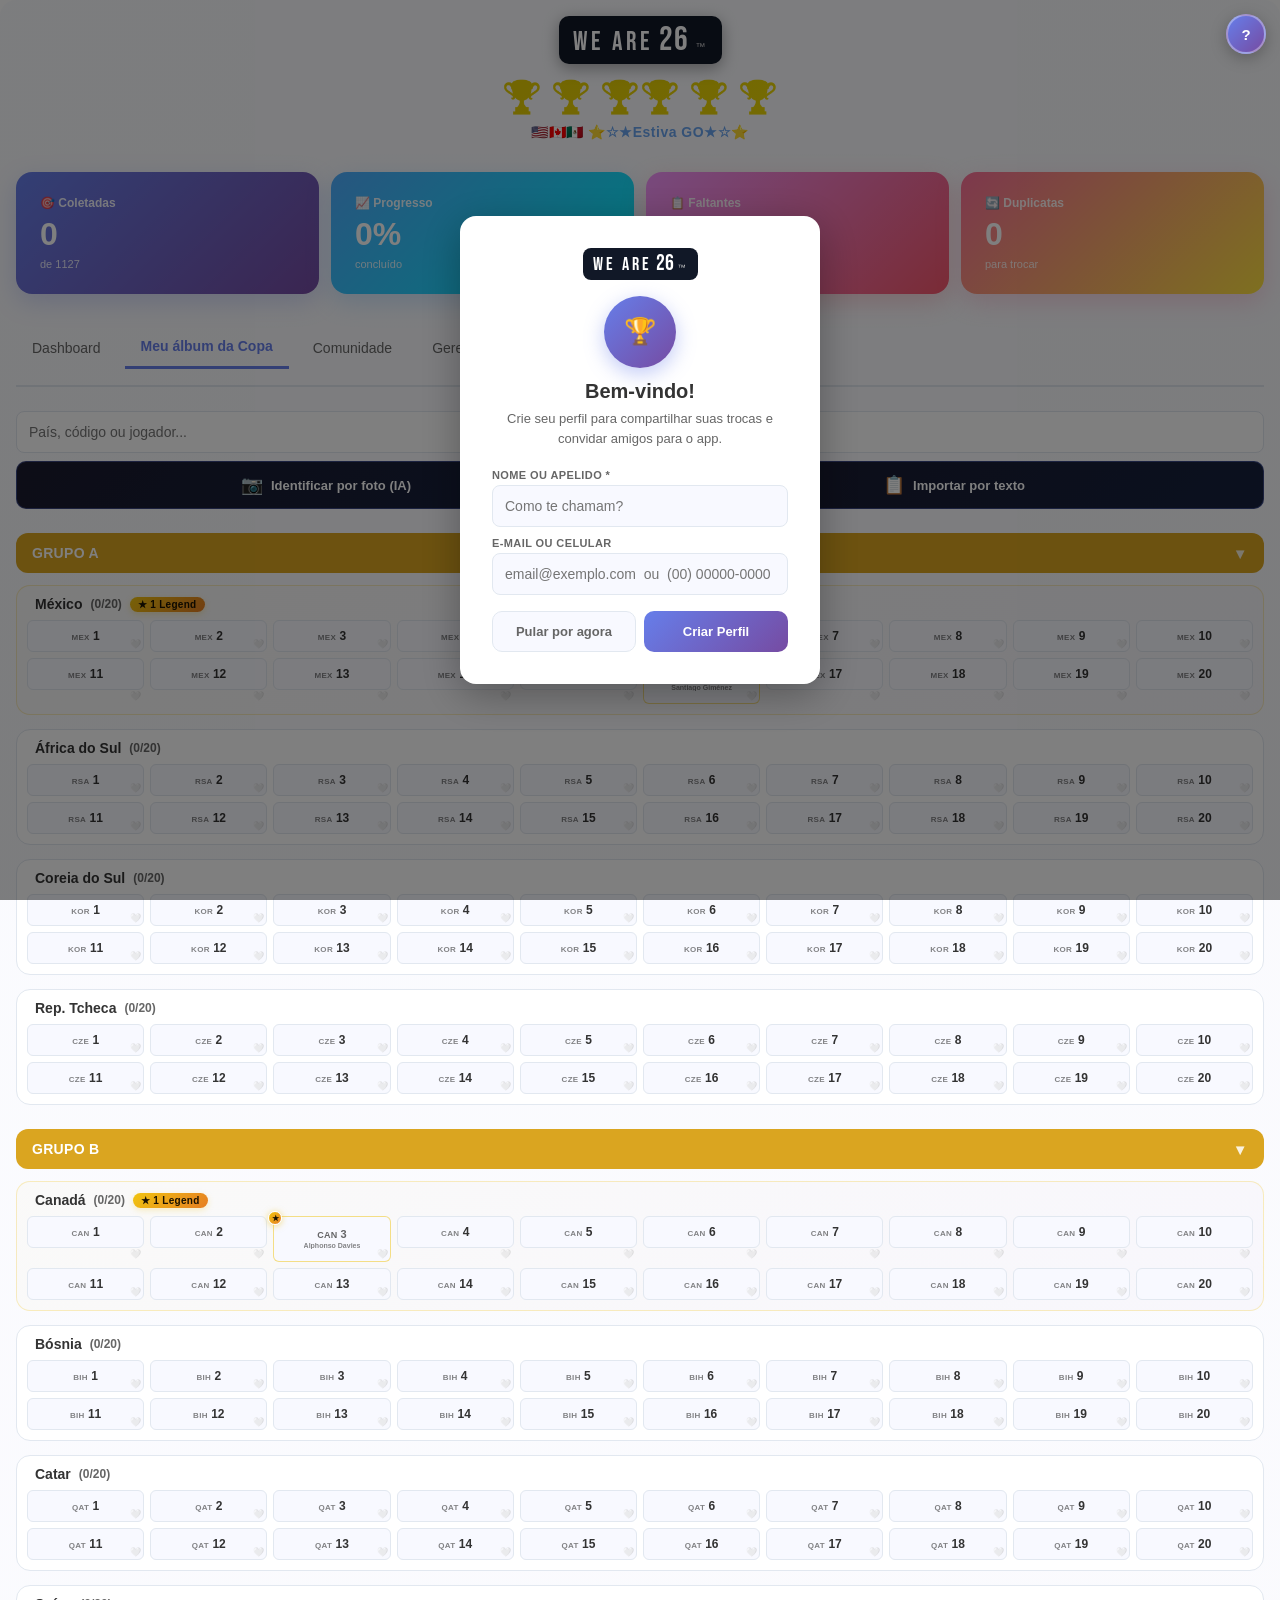
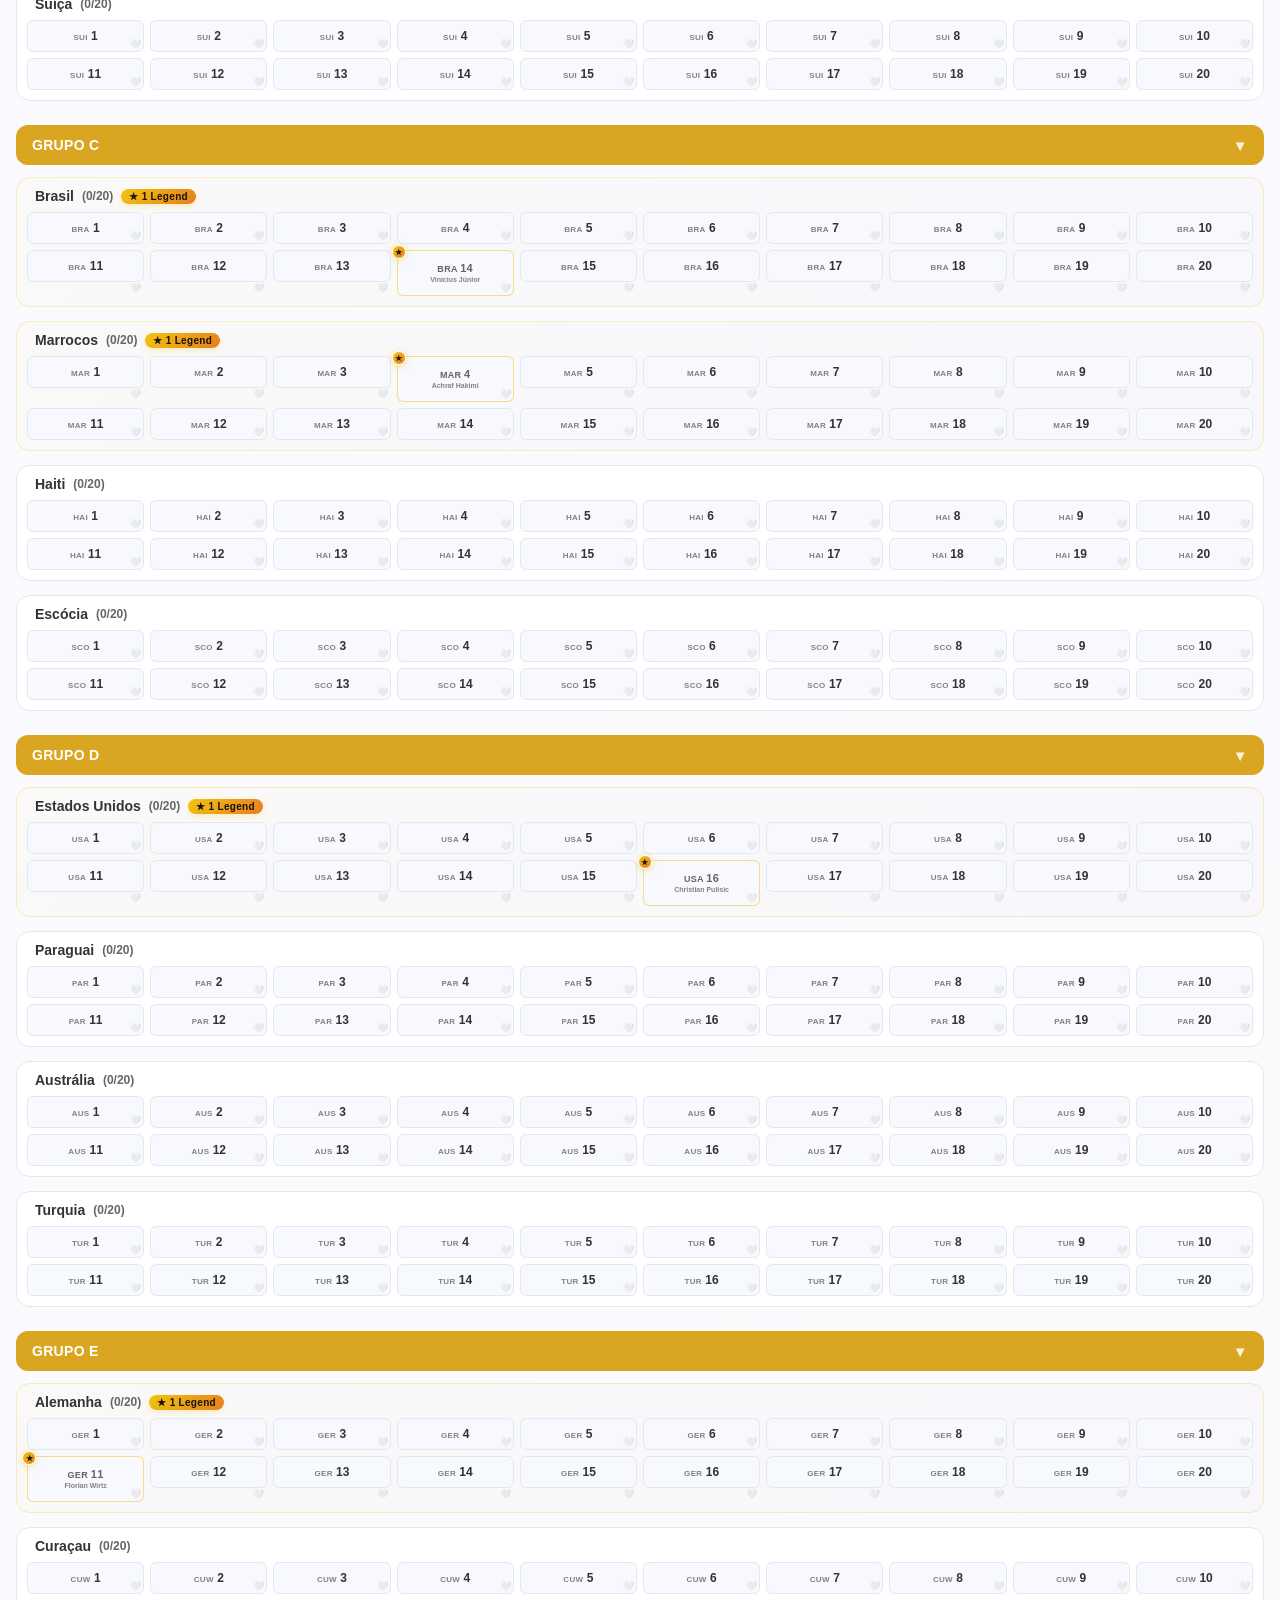
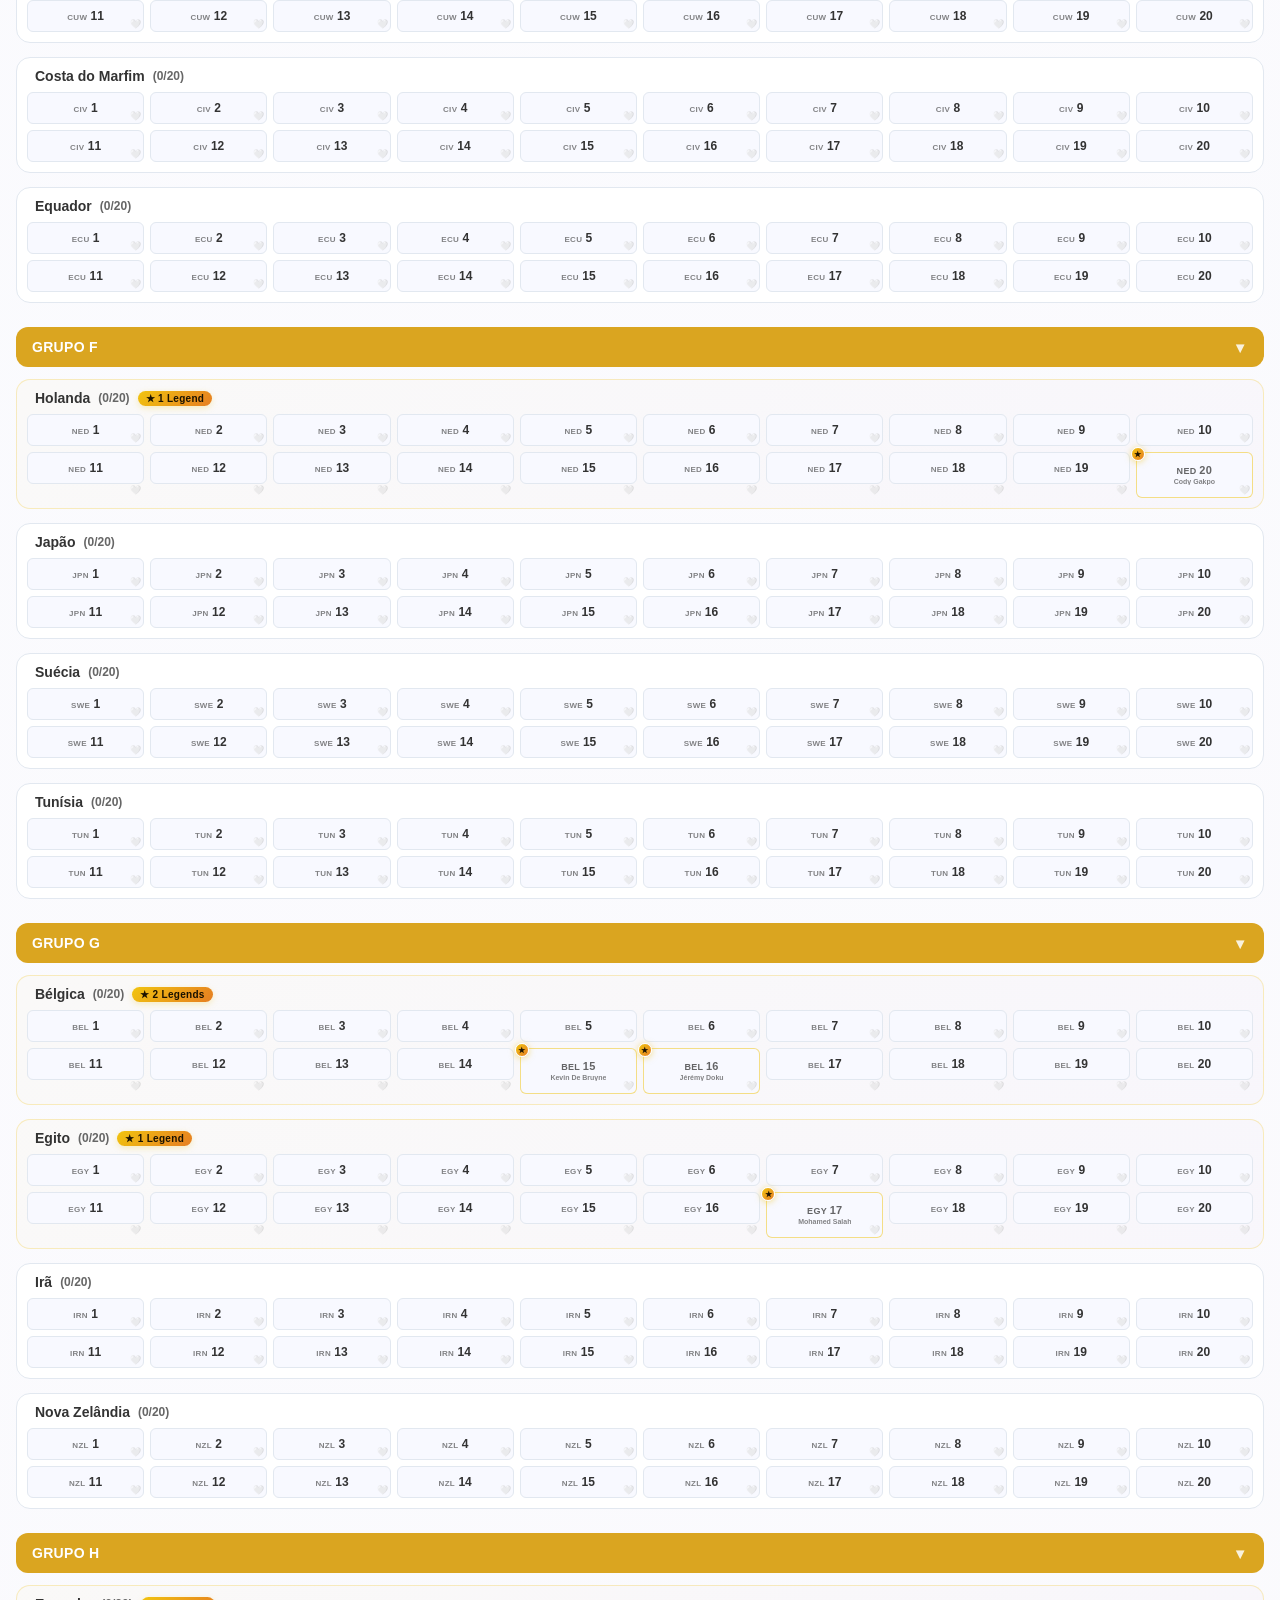
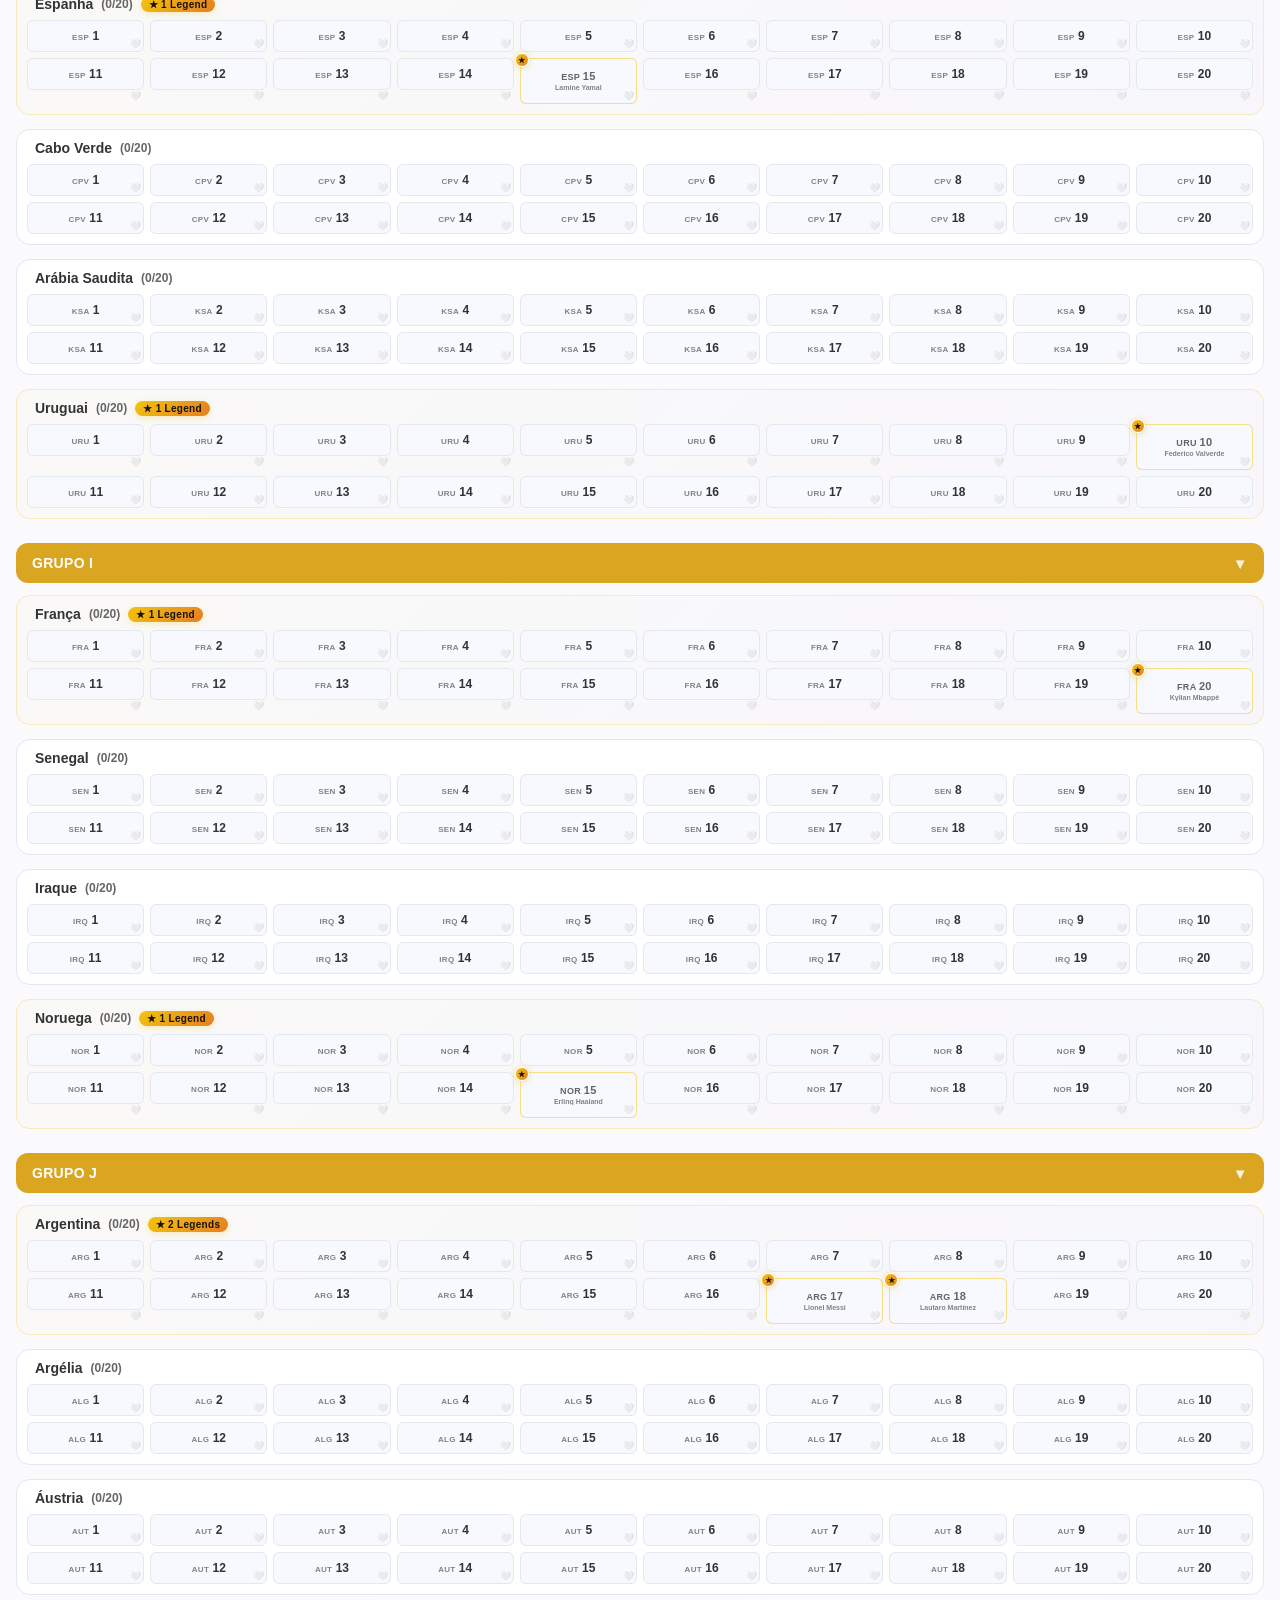
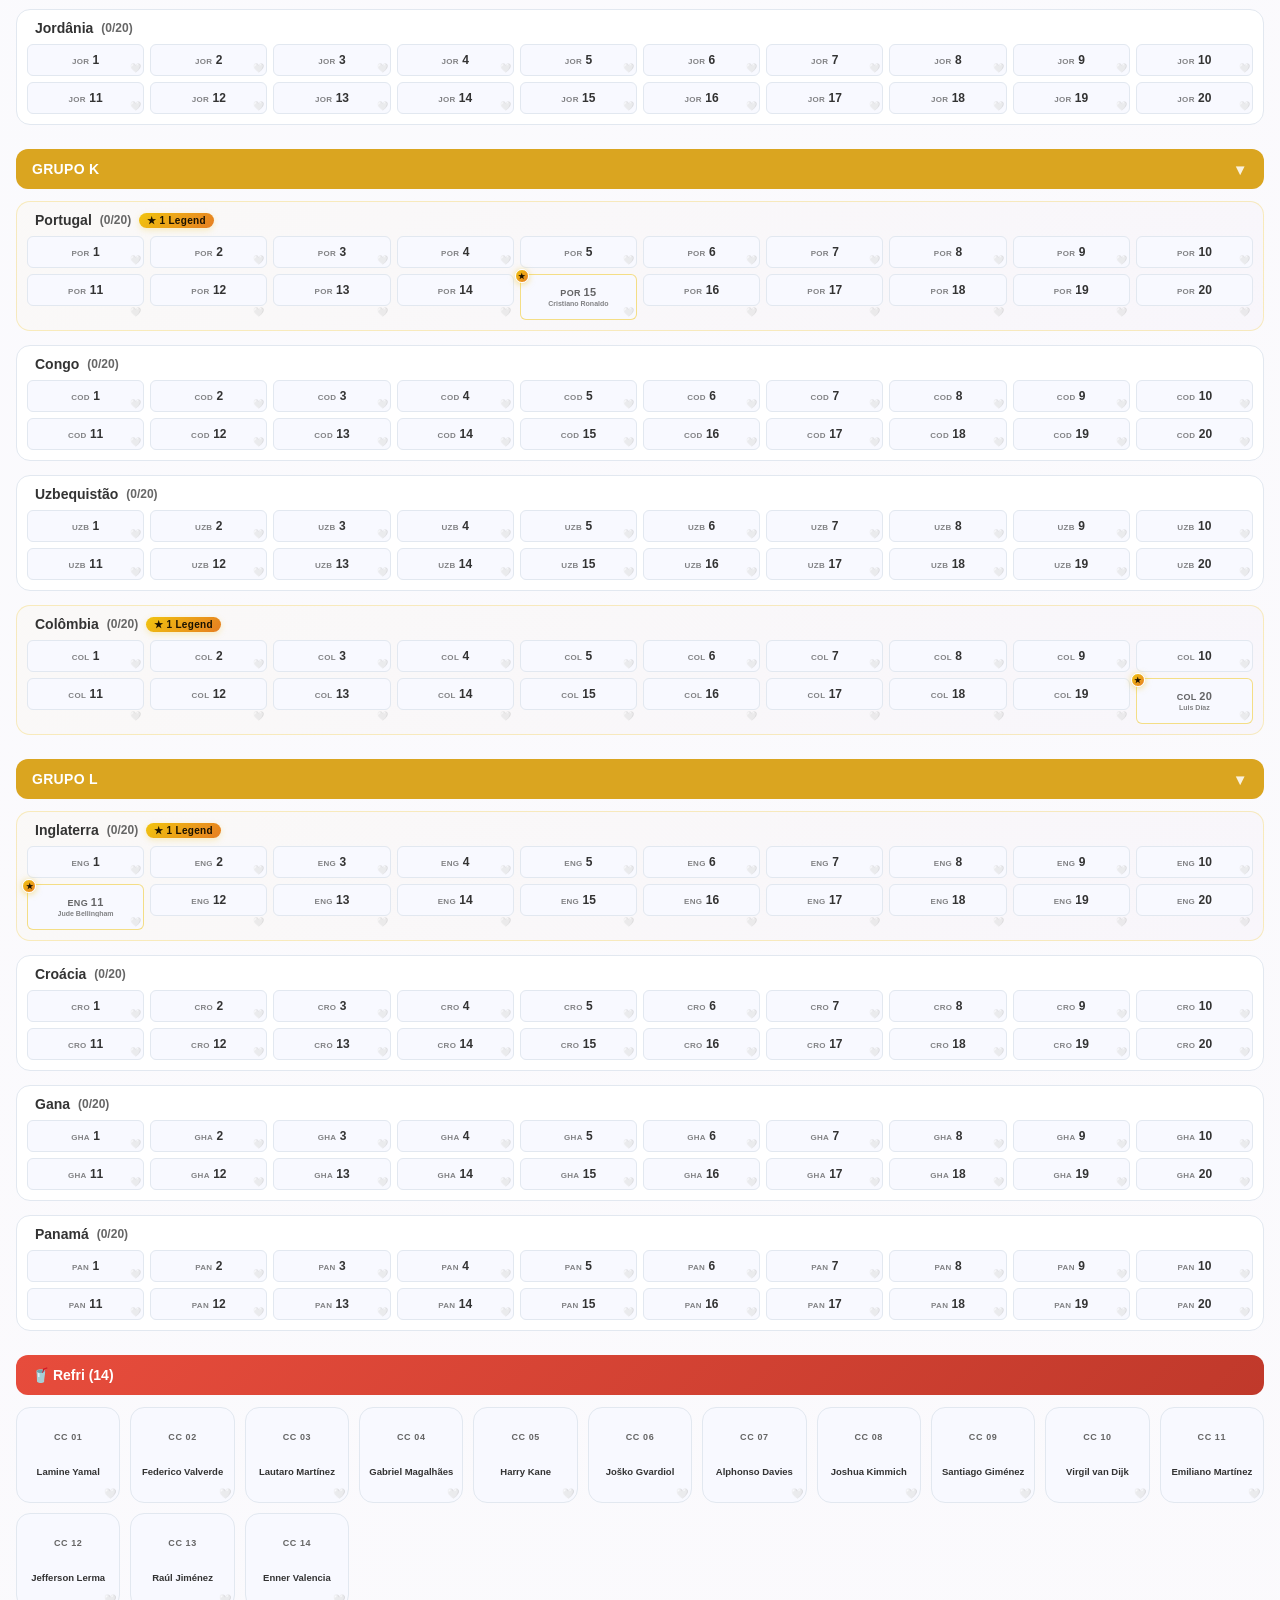
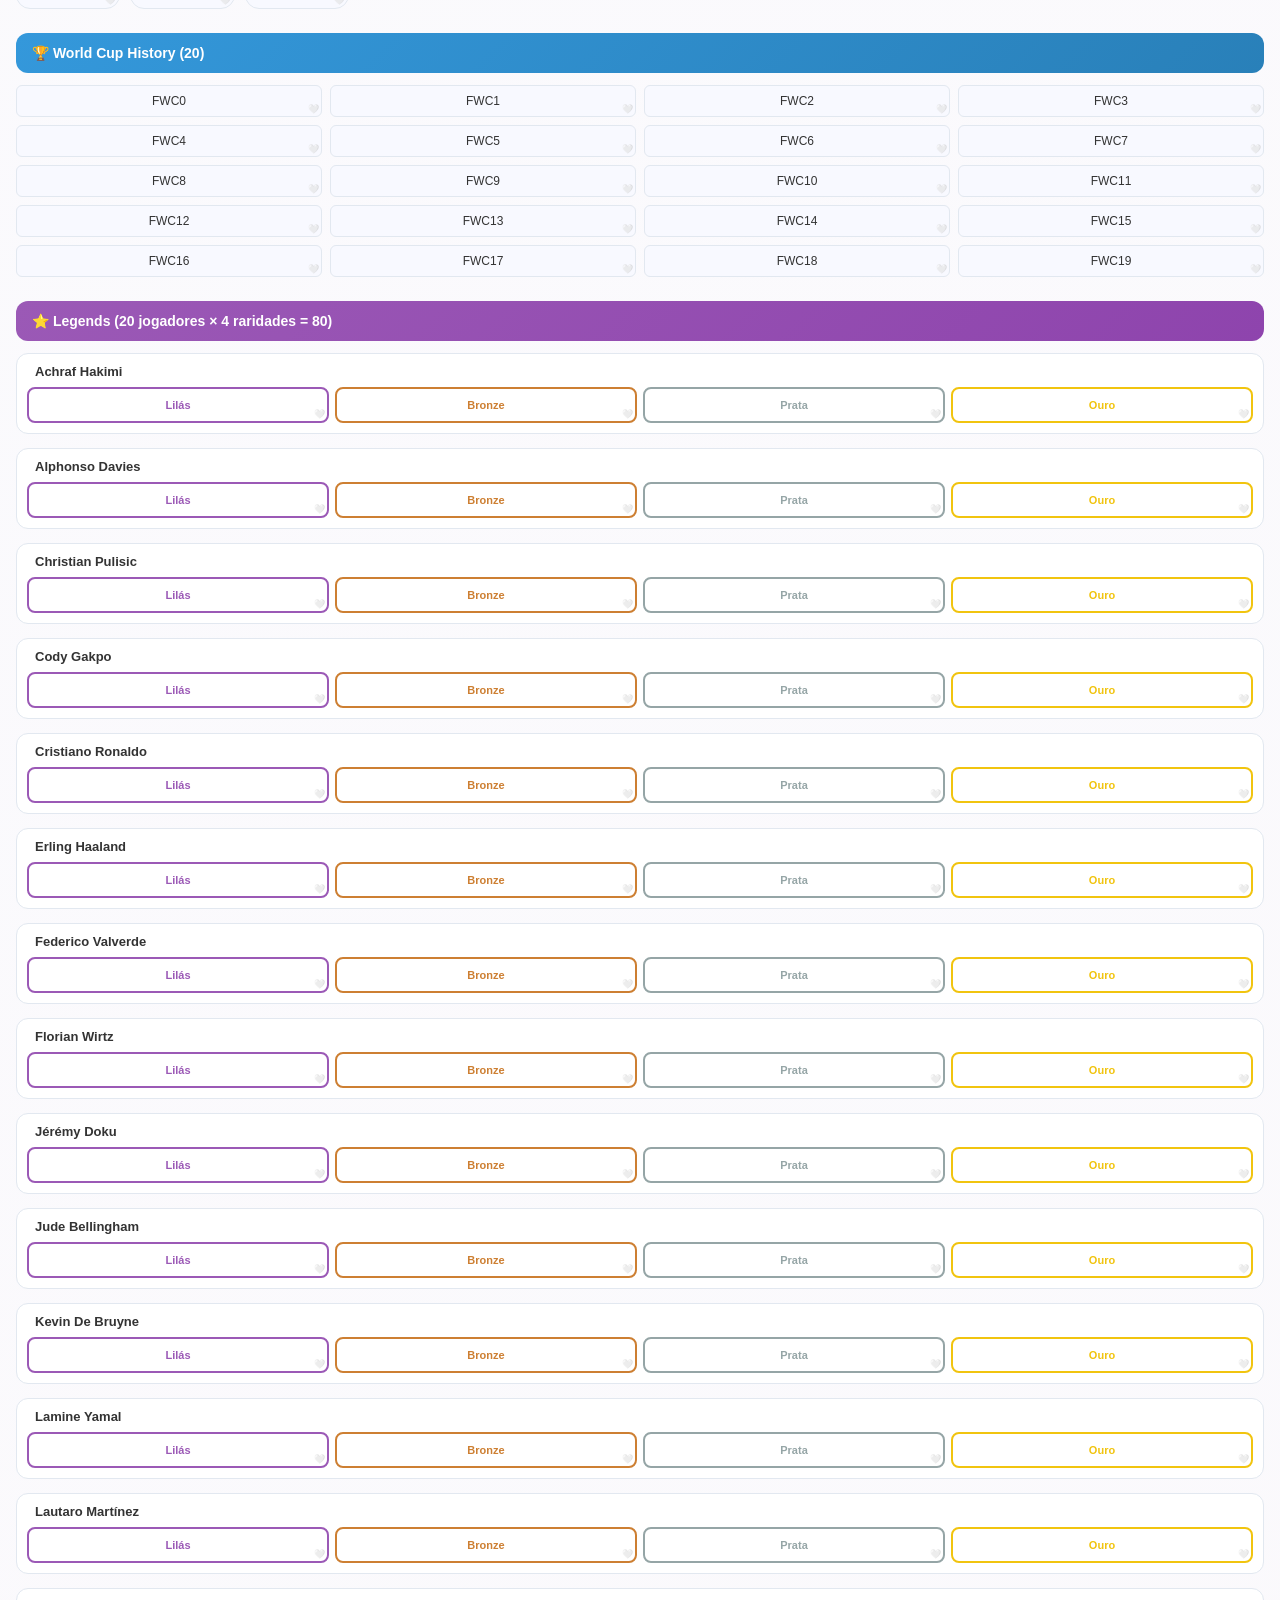
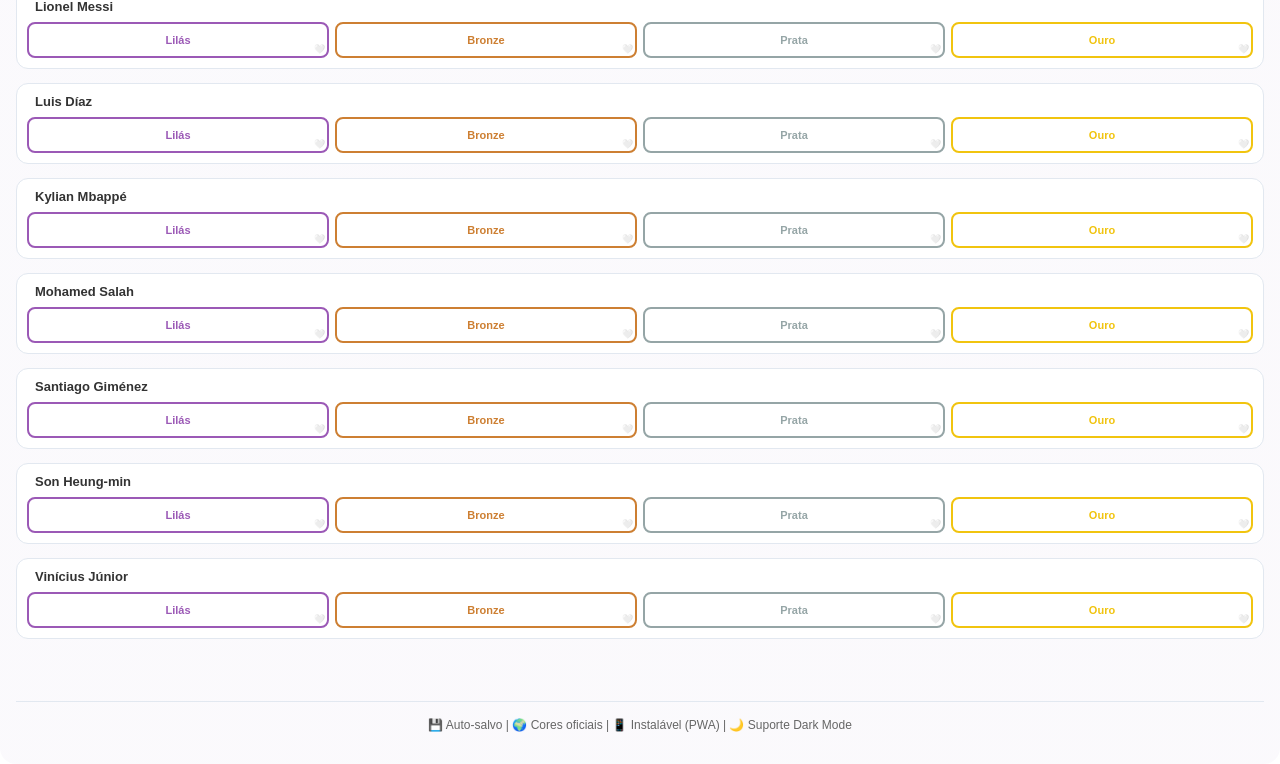
==== commit 87770b2b: "Aprimora importação por texto: intervalos, Refri/History, avisos e resumo - Suporte a intervalos (ex" ====
--- a/index.html
+++ b/index.html
@@ -199,9 +199,14 @@
         <input type="number" id="search-number" placeholder="Número..." min="1" max="20" style="padding: 12px; border: 0.5px solid var(--color-border-tertiary); border-radius: 8px; font-size: 14px; box-sizing: border-box;">
       </div>
       <div id="search-active-bar" style="display:none;align-items:center;gap:6px;flex-wrap:wrap;padding:4px 0 6px;"></div>
-      <button onclick="openPhotoIdModal()" style="width:100%;margin-bottom:1rem;padding:12px;background:linear-gradient(135deg,#1a1a2e 0%,#16213e 100%);color:white;border:1px solid rgba(102,126,234,0.4);border-radius:10px;cursor:pointer;font-size:13px;font-weight:700;display:flex;align-items:center;justify-content:center;gap:8px;touch-action:manipulation;">
-        <span style="font-size:18px;">📷</span> Identificar figurinhas por foto (IA)
-      </button>
+      <div style="display:grid;grid-template-columns:1fr 1fr;gap:8px;margin-bottom:1rem;">
+        <button onclick="openPhotoIdModal()" style="padding:12px;background:linear-gradient(135deg,#1a1a2e 0%,#16213e 100%);color:white;border:1px solid rgba(102,126,234,0.4);border-radius:10px;cursor:pointer;font-size:13px;font-weight:700;display:flex;align-items:center;justify-content:center;gap:8px;touch-action:manipulation;">
+          <span style="font-size:18px;">📷</span> Identificar por foto (IA)
+        </button>
+        <button onclick="openTextImportModal()" style="padding:12px;background:linear-gradient(135deg,#1a1a2e 0%,#16213e 100%);color:white;border:1px solid rgba(102,126,234,0.4);border-radius:10px;cursor:pointer;font-size:13px;font-weight:700;display:flex;align-items:center;justify-content:center;gap:8px;touch-action:manipulation;">
+          <span style="font-size:18px;">📋</span> Importar por texto
+        </button>
+      </div>
       <input id="photo-id-file" type="file" accept="image/*" style="display:none;" onchange="handlePhotoFile(this)">
       <div id="paises-list"></div>
 
@@ -391,7 +396,7 @@
             <div class="result-value" id="resTrocas">0</div>
           </div>
           <div class="result-card bg-purple">
-            <div class="result-title">Lacuna Final</div>
+            <div class="result-title">Figurinhas Restantes</div>
             <div class="result-value" id="resLacuna">0</div>
           </div>
         </div>
@@ -410,6 +415,36 @@
 </div>
 
 <input type="file" id="import-data-input" accept=".est,.json,application/pdf" style="display:none;" onchange="handleImportFile(event)">
+
+<div id="text-import-modal" class="modal">
+  <div class="modal-content" style="max-width: 520px; width: 100%; max-height: 90vh; display: flex; flex-direction: column;">
+    <div style="display: flex; justify-content: space-between; align-items: center; margin-bottom: 14px;">
+      <div>
+        <h2 style="margin: 0; font-size: 18px; font-weight: 700;">📋 Importar por Texto</h2>
+        <p style="margin: 4px 0 0; font-size: 13px; color: var(--color-text-secondary); line-height: 1.5;">Cole os grupos e as figurinhas no formato mostrado abaixo.</p>
+      </div>
+      <button onclick="closeTextImportModal()" style="background:none;border:none;cursor:pointer;font-size:20px;color:var(--color-text-secondary);line-height:1;padding:4px;">✕</button>
+    </div>
+    <div style="background: var(--color-background-secondary); border-radius: 12px; border: 0.5px solid var(--color-border-tertiary); padding: 12px; margin-bottom: 12px; font-size: 12px; color: var(--color-text-secondary); white-space: pre-wrap; line-height: 1.5;">
+GRUPO A
+------------------------------
+México: 1-10, 12, 12, 14, 17-20
+Brasil: 1, 2, 3, 4, 5, 6, 7, 8, 9, 10
+
+Refri: 1, 2, 3, 5-8
+History: 1-10, 12, 15
+
+• Intervalos: "1-10" = figurinhas 1 até 10
+• Repetidos: "12, 12" = 2 cópias da figurinha 12
+• Seções: Refri (CC 1-14) e History (FWC 1-20)
+    </div>
+    <textarea id="text-import-area" placeholder="Cole aqui os dados de figurinhas..." rows="10" style="width: 100%; padding: 12px; border: 0.5px solid var(--color-border-tertiary); border-radius: 12px; font-size: 14px; background: var(--color-background-primary); color: var(--color-text-primary); resize: vertical; box-sizing: border-box; font-family: var(--font-sans);"></textarea>
+    <div style="display: grid; grid-template-columns: 1fr 1fr; gap: 8px; margin-top: 12px;">
+      <button onclick="processTextImport()" style="padding: 12px 16px; background: #27AE60; color: white; border: none; border-radius: 10px; cursor: pointer; font-size: 13px; font-weight: 600;">Importar texto</button>
+      <button onclick="closeTextImportModal()" style="padding: 12px 16px; background: var(--color-background-secondary); color: var(--color-text-primary); border: 0.5px solid var(--color-border-tertiary); border-radius: 10px; cursor: pointer; font-size: 13px; font-weight: 600;">Cancelar</button>
+    </div>
+  </div>
+</div>
 
 <!-- Proposal Modal -->
 <div id="proposal-modal" class="modal">
@@ -545,9 +580,10 @@
           <button id="profile-cancel-btn" onclick="cancelEditProfile()" style="display:none; padding: 12px; background: var(--color-background-secondary); border: 0.5px solid var(--color-border-tertiary); border-radius: 10px; cursor: pointer; font-size: 13px; font-weight: 600; color: var(--color-text-secondary);">Cancelar</button>
           <button onclick="saveCommunityProfile()" id="profile-save-btn" style="grid-column: 1 / -1; padding: 12px 16px; background: linear-gradient(135deg, #667eea 0%, #764ba2 100%); color: white; border: none; border-radius: 10px; cursor: pointer; font-size: 14px; font-weight: 700;">✅ Salvar Perfil</button>
         </div>
-        <div style="display: grid; grid-template-columns: 1fr 1fr; gap: 8px; margin-top: 14px;">
+        <div style="display: grid; grid-template-columns: repeat(3, minmax(0, 1fr)); gap: 8px; margin-top: 14px;">
           <button onclick="exportData()" style="padding: 12px 16px; background: #3498DB; color: white; border: none; border-radius: 10px; cursor: pointer; font-size: 13px; font-weight: 600;">📤 Exportar dados</button>
           <button onclick="importData()" style="padding: 12px 16px; background: #27AE60; color: white; border: none; border-radius: 10px; cursor: pointer; font-size: 13px; font-weight: 600;">📥 Importar dados / PDF</button>
+          <button onclick="openTextImportModal()" style="padding: 12px 16px; background: #9B59B6; color: white; border: none; border-radius: 10px; cursor: pointer; font-size: 13px; font-weight: 600;">📋 Importar por texto</button>
         </div>
       </div>
     </div>
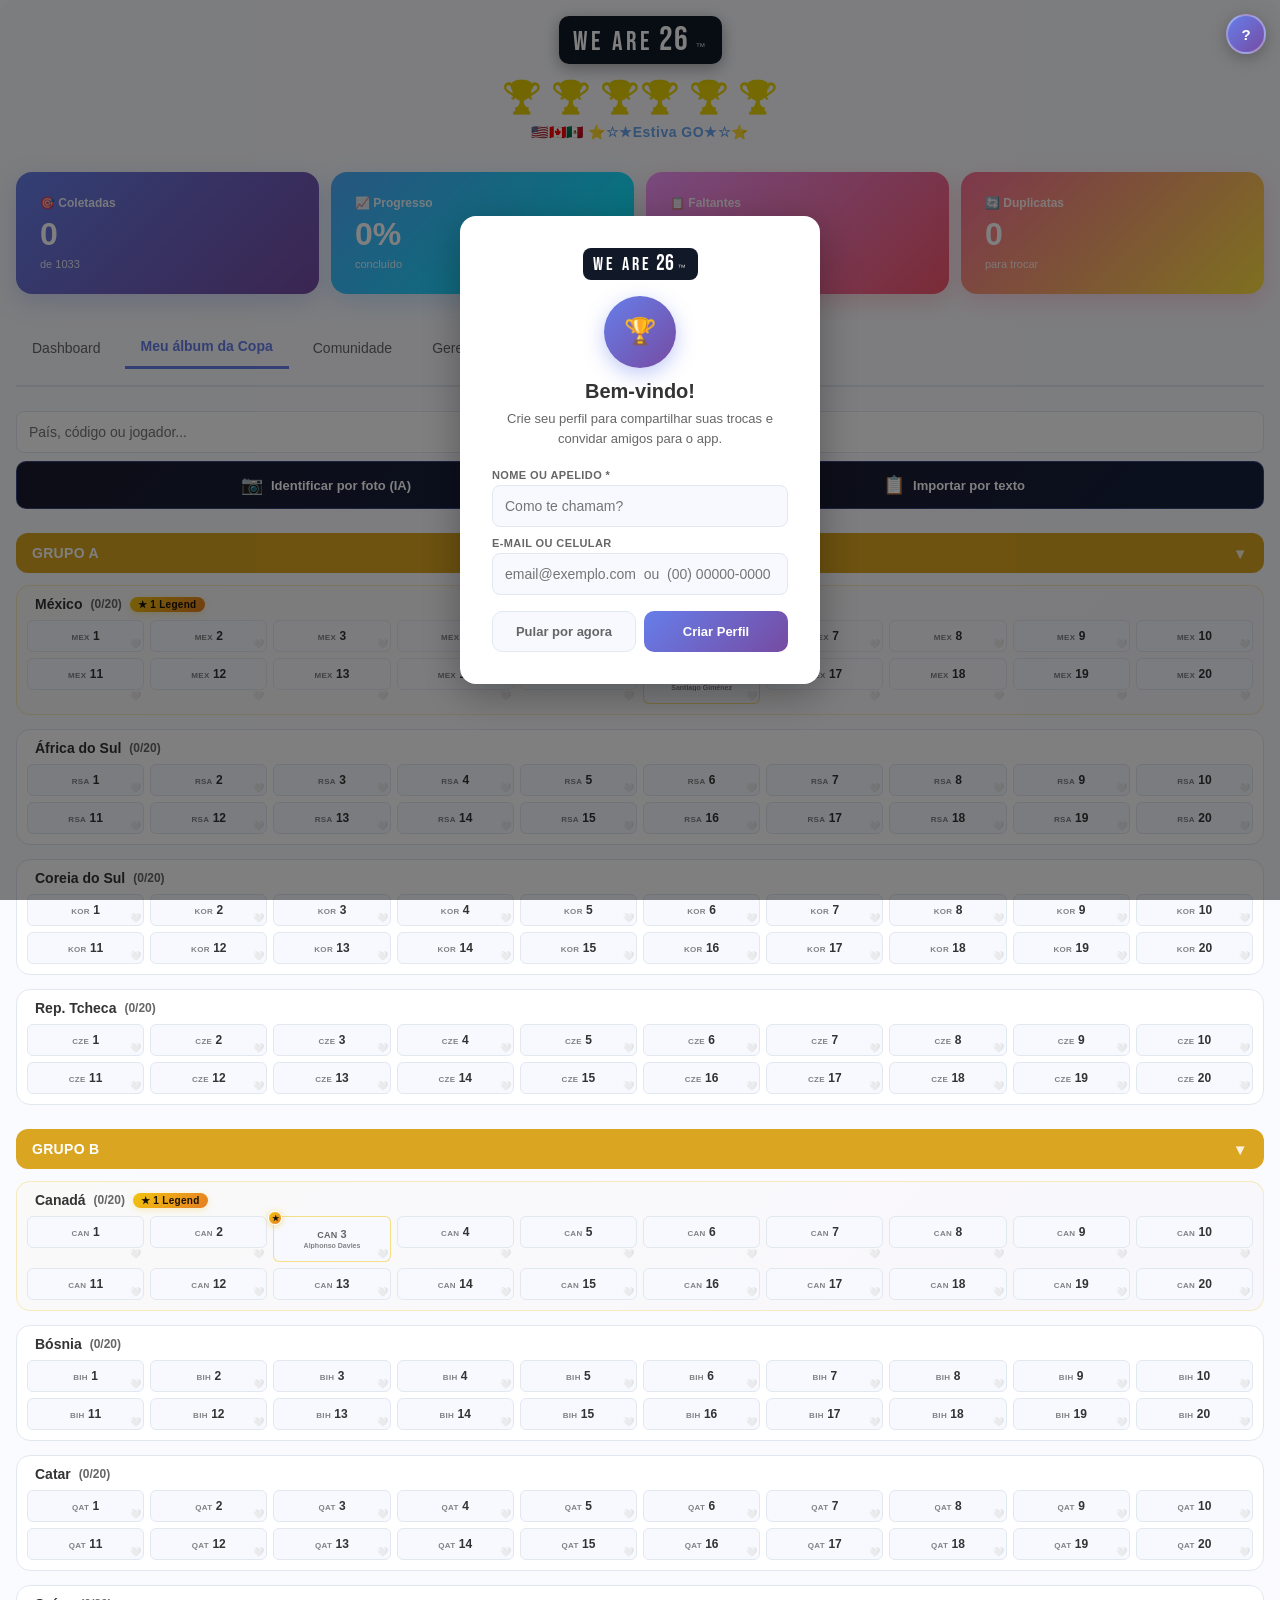
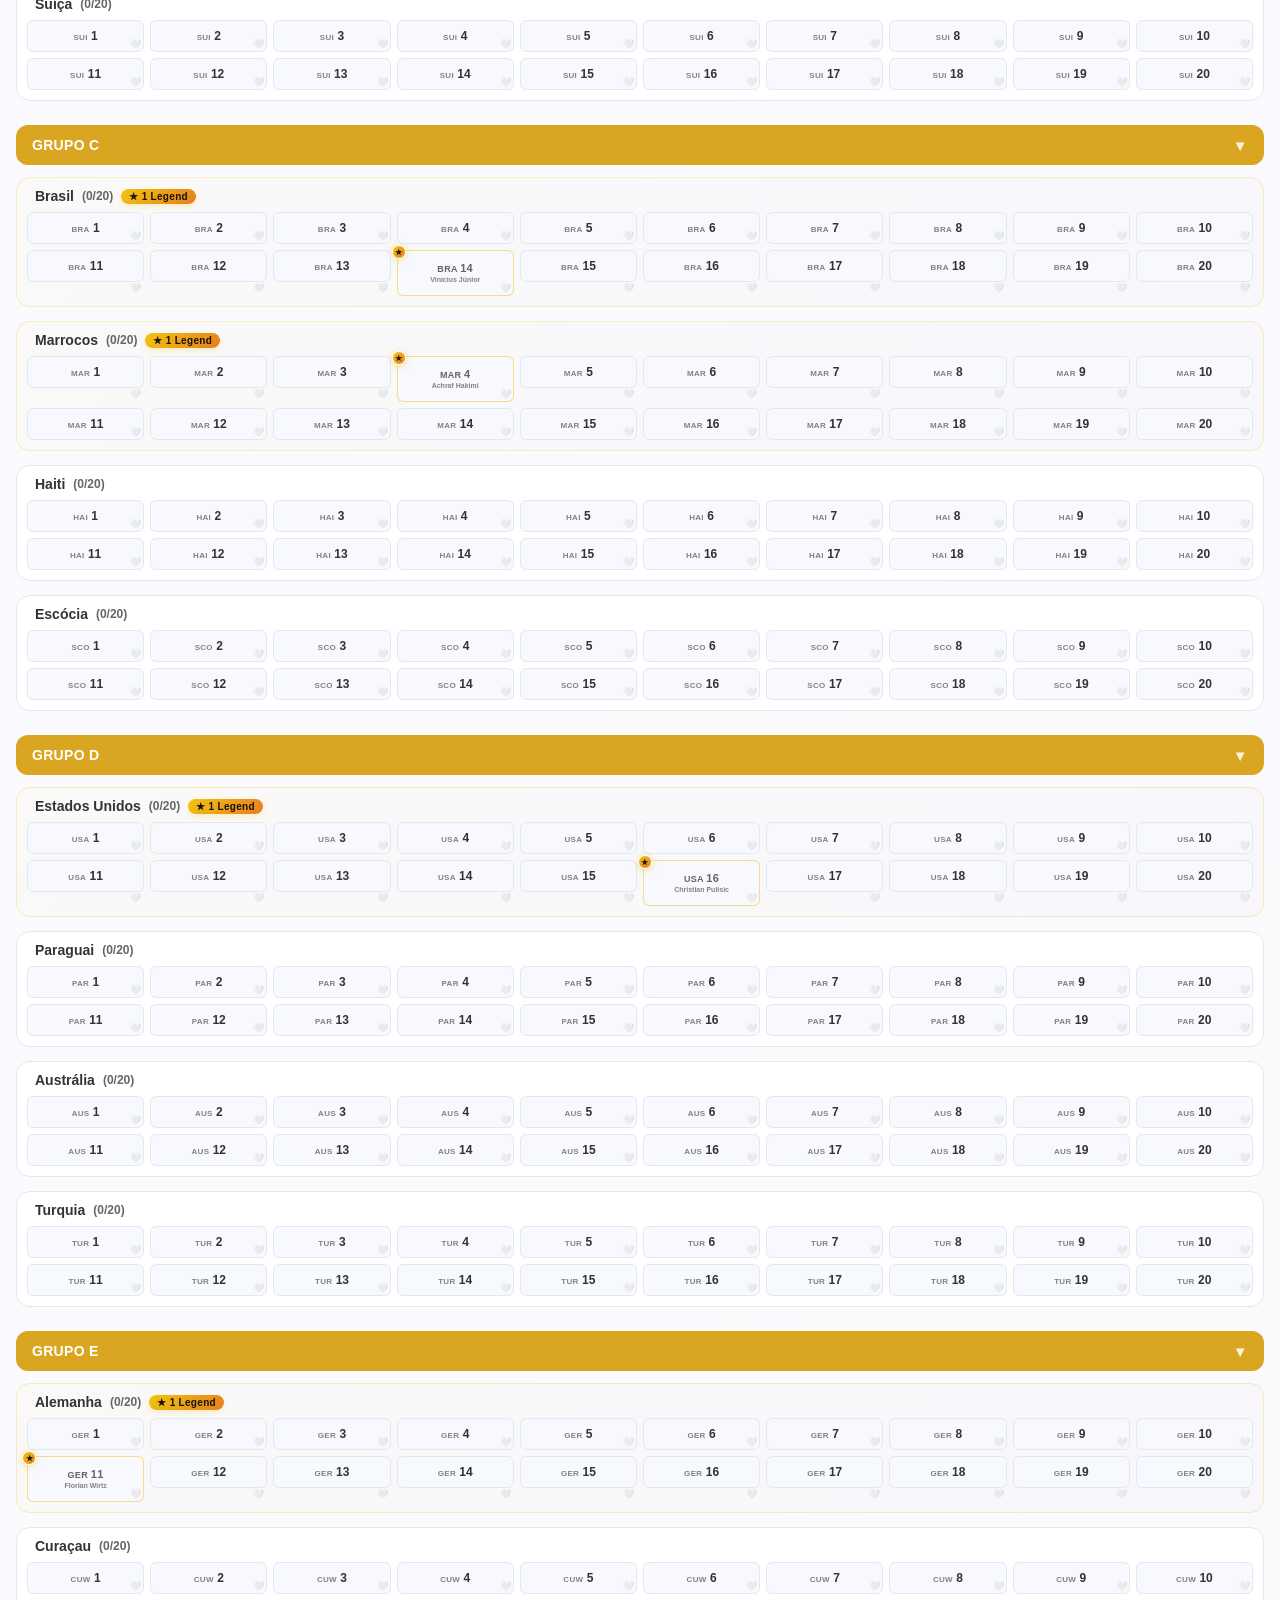
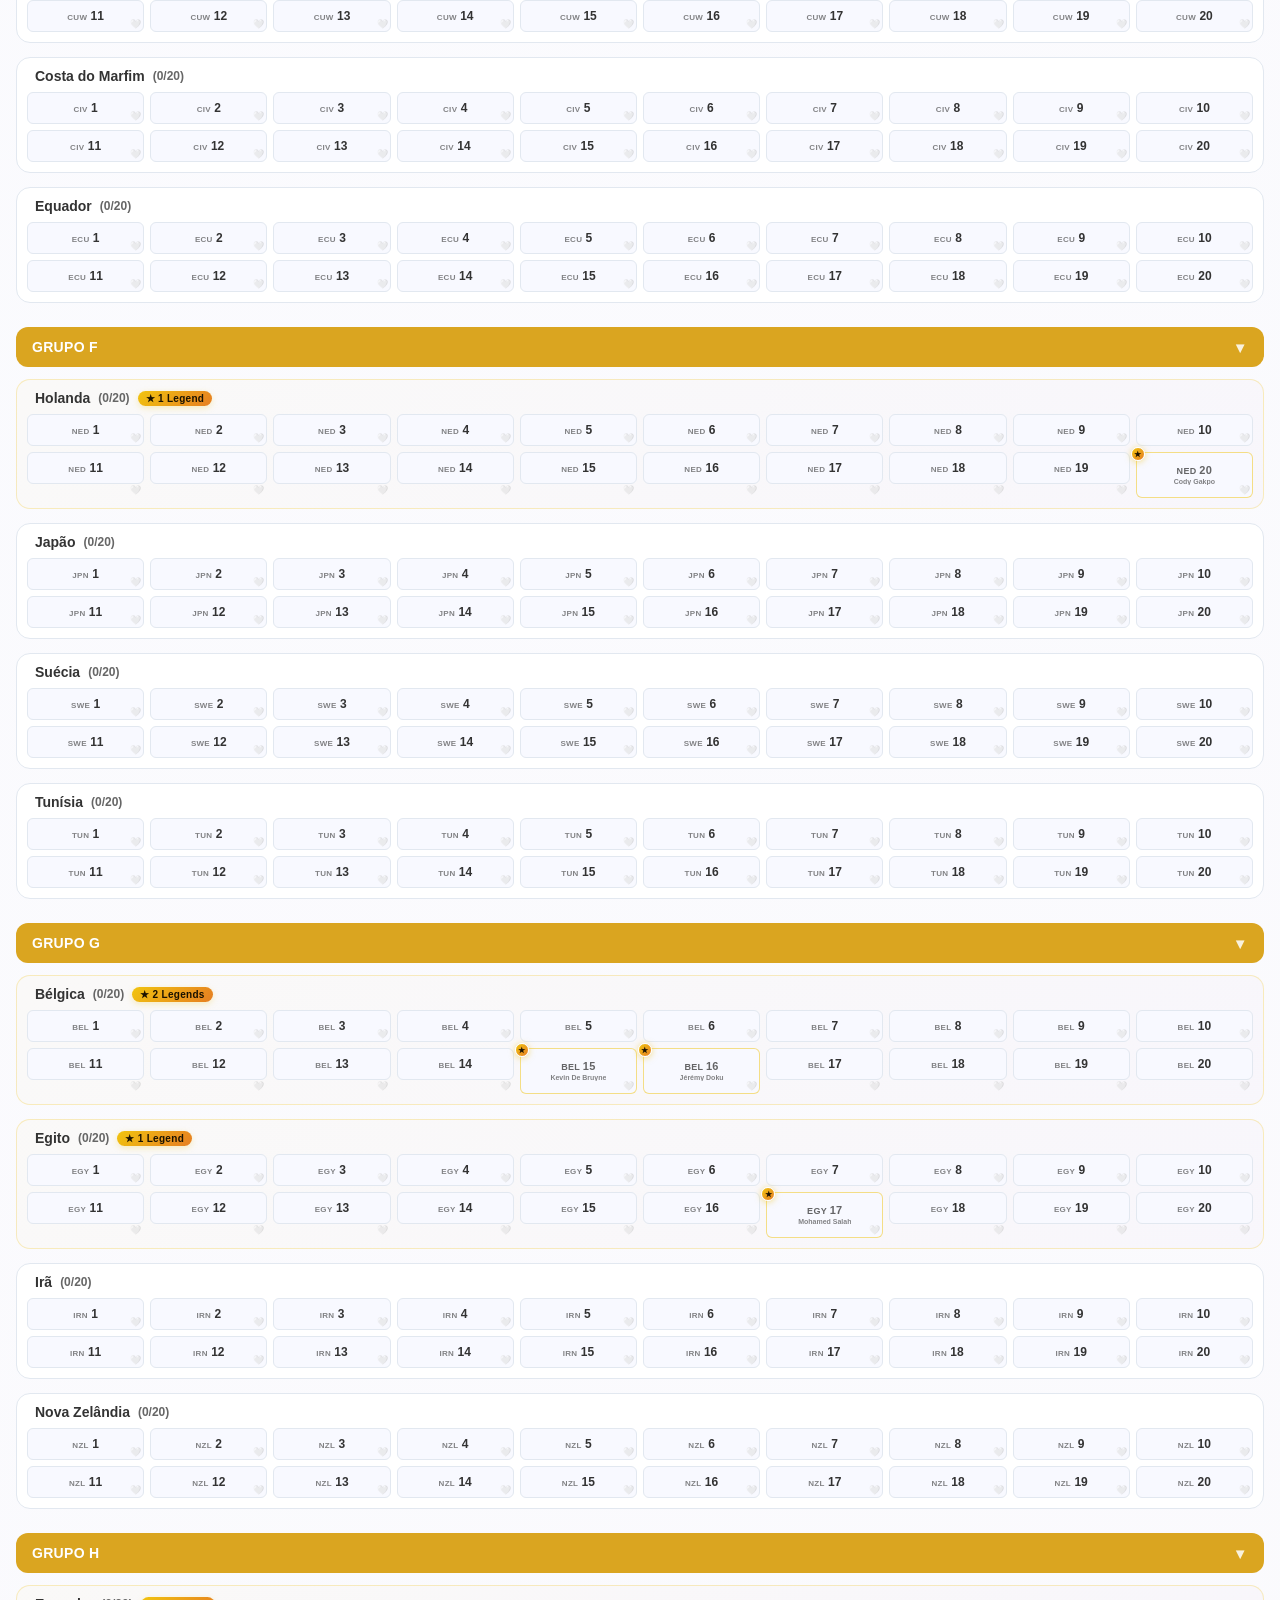
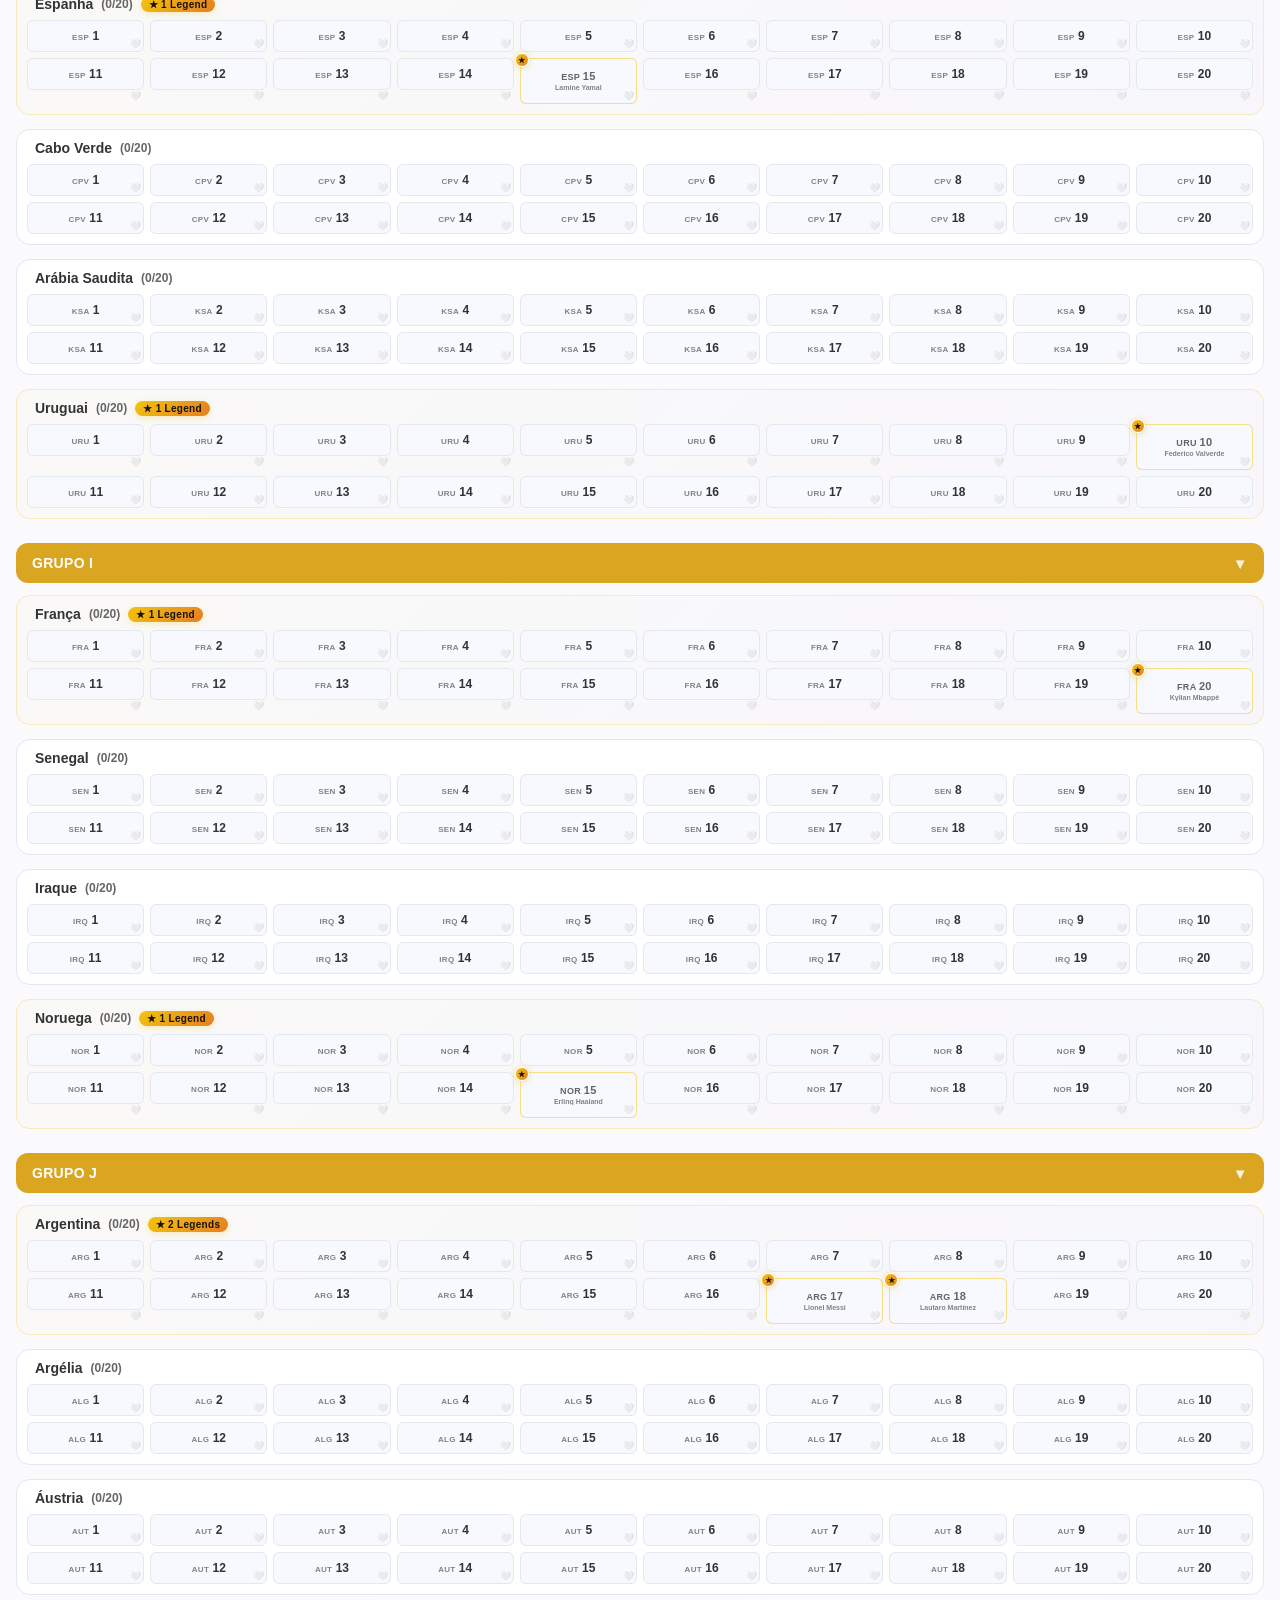
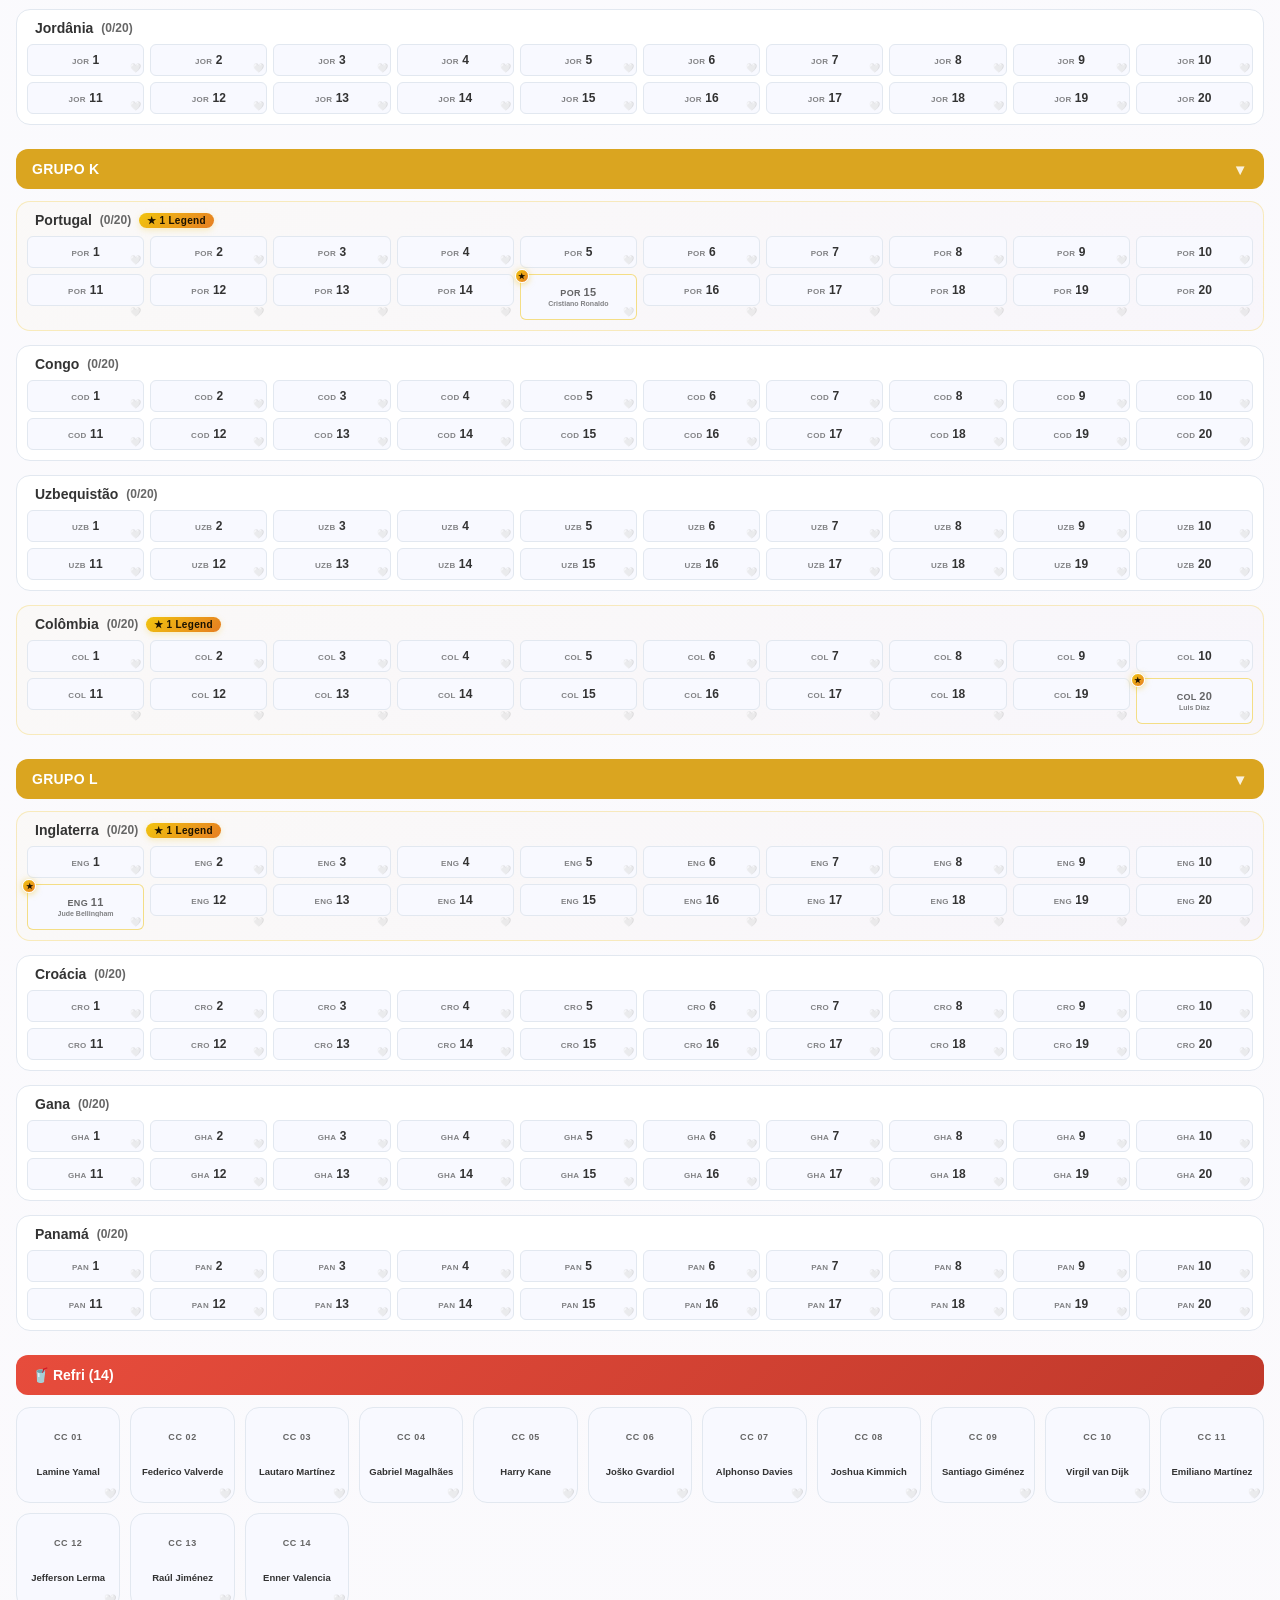
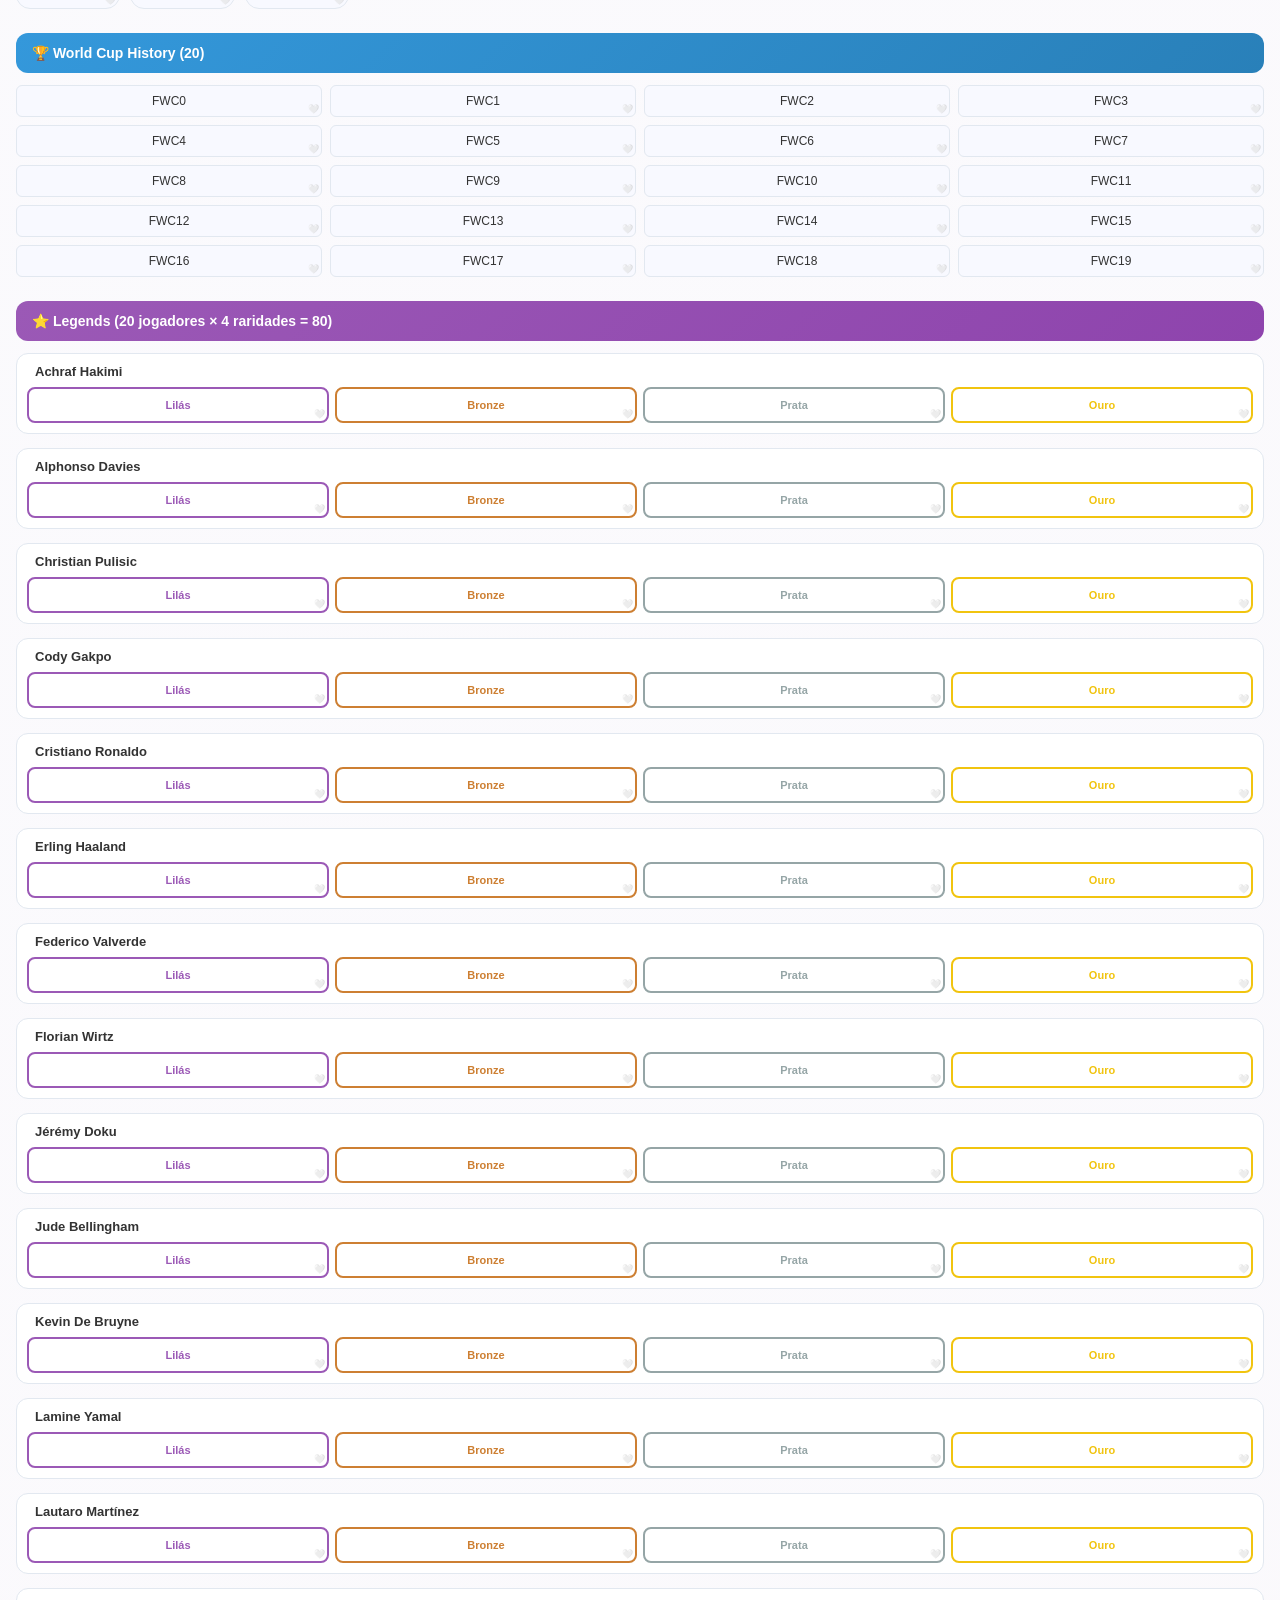
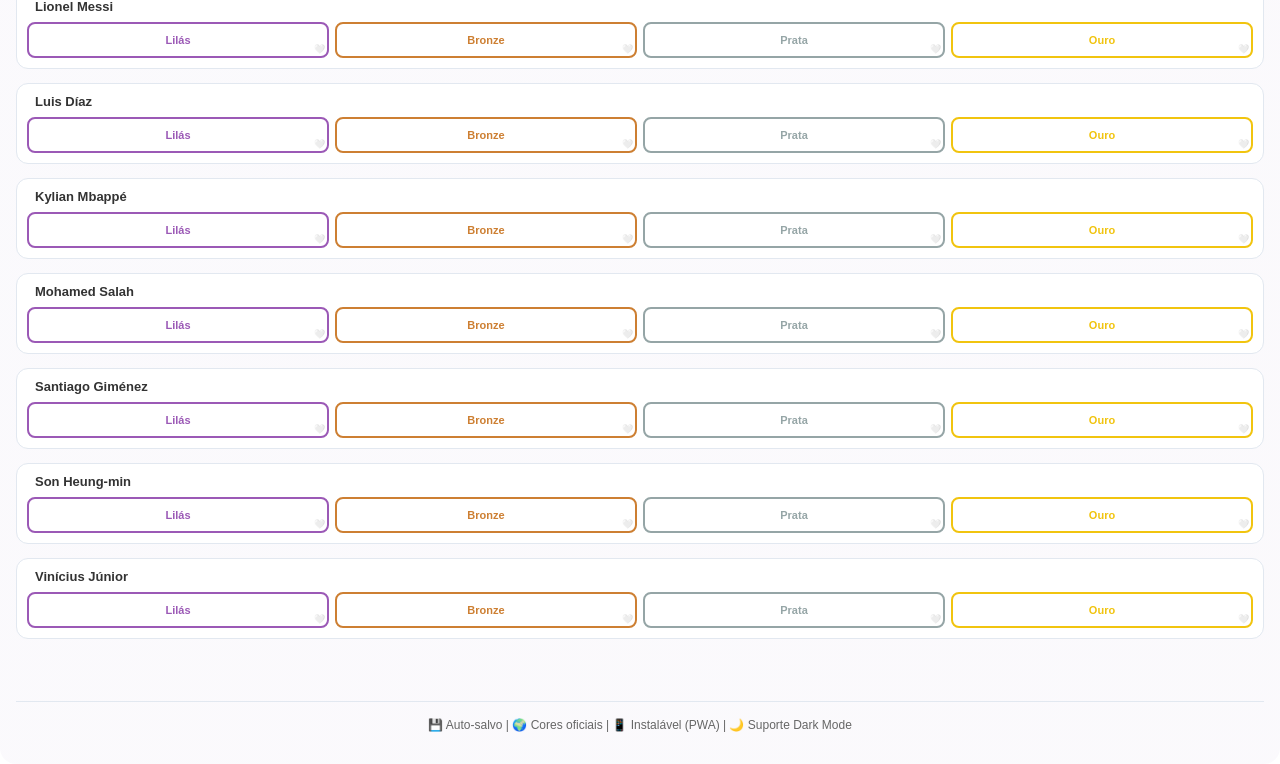
==== commit e21e997b: "Atualiza total do álbum de 1127 para 1033 figurinhas Co-Authored-By: Claude Sonnet 4.6 <noreply@anth" ====
--- a/index.html
+++ b/index.html
@@ -115,7 +115,7 @@
       <div class="stat-card" style="background: linear-gradient(135deg, #667eea 0%, #764ba2 100%); box-shadow: 0 8px 24px rgba(102, 126, 234, 0.25);">
         <small>🎯 Coletadas</small>
         <div class="value" id="collected">0</div>
-        <div class="label">de 1127</div>
+        <div class="label">de 1033</div>
       </div>
       <div class="stat-card" style="background: linear-gradient(135deg, #4FACFE 0%, #00F2FE 100%); box-shadow: 0 8px 24px rgba(79, 172, 254, 0.25);">
         <small>📈 Progresso</small>
@@ -124,7 +124,7 @@
       </div>
       <div class="stat-card" style="background: linear-gradient(135deg, #F093FB 0%, #F5576C 100%); box-shadow: 0 8px 24px rgba(245, 87, 108, 0.25);">
         <small>📋 Faltantes</small>
-        <div class="value" id="missing">1127</div>
+        <div class="value" id="missing">1033</div>
         <div class="label">a coletar</div>
       </div>
       <div class="stat-card" style="background: linear-gradient(135deg, #FA709A 0%, #FEE140 100%); box-shadow: 0 8px 24px rgba(250, 112, 154, 0.25);">
@@ -350,7 +350,7 @@
               <label for="faltantes-iniciais">Saldo Inicial de Faltantes</label>
               <span class="value-badge" id="valFaltantesIniciais">444</span>
             </div>
-            <input type="number" id="faltantes-iniciais" min="0" max="1127" value="444" step="1" oninput="calcularGerenciamento()" />
+            <input type="number" id="faltantes-iniciais" min="0" max="1033" value="444" step="1" oninput="calcularGerenciamento()" />
           </div>
           <div class="control-group">
             <div class="control-header">
